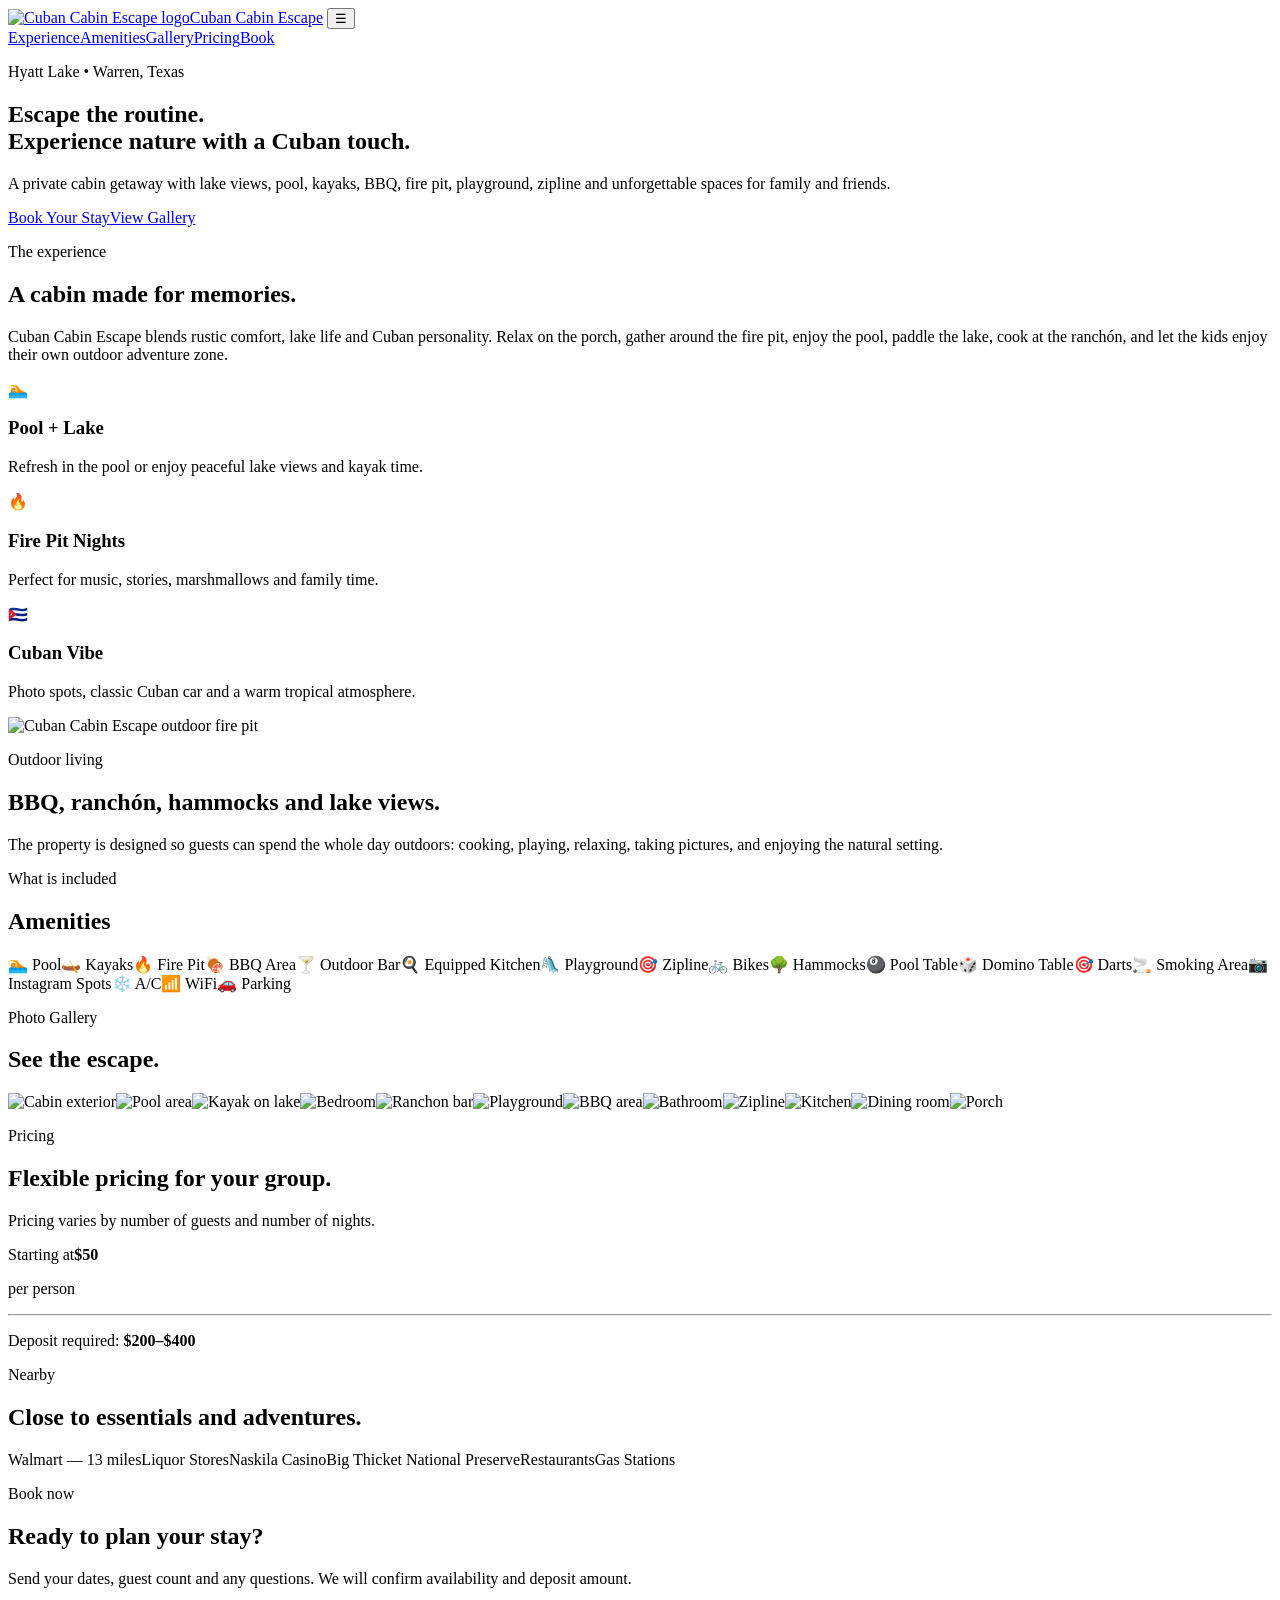
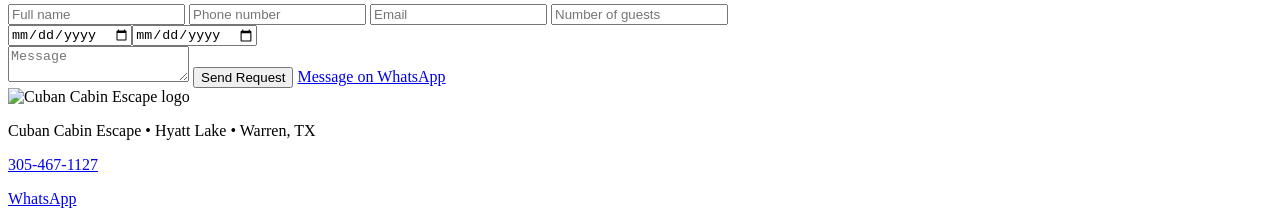
==== index.html @ 9cd669f5 "Add files via upload" ====
<!doctype html>
<html lang="en">
<head>
  <meta charset="utf-8" />
  <meta name="viewport" content="width=device-width, initial-scale=1" />
  <title>Cuban Cabin Escape | Hyatt Lake Cabin Rental in Warren, TX</title>
  <meta name="description" content="Cuban Cabin Escape is a private lake cabin in Warren, Texas with pool, kayaks, BBQ, fire pit, playground, zipline and a Cuban tropical touch." />
  <link rel="preconnect" href="https://fonts.googleapis.com">
  <link rel="preconnect" href="https://fonts.gstatic.com" crossorigin>
  <link href="https://fonts.googleapis.com/css2?family=Inter:wght@400;500;700;800&family=Playfair+Display:wght@700;800&display=swap" rel="stylesheet">
  <link rel="stylesheet" href="assets/styles.css" />
</head>
<body>
  <header class="site-header" id="top">
    <a class="brand" href="#top"><img src="assets/images/logo.jpg" alt="Cuban Cabin Escape logo"><span>Cuban Cabin Escape</span></a>
    <button class="menu-btn" aria-label="Open menu">☰</button>
    <nav class="nav">
      <a href="#experience">Experience</a><a href="#amenities">Amenities</a><a href="#gallery">Gallery</a><a href="#pricing">Pricing</a><a href="#book">Book</a>
    </nav>
  </header>

  <main>
    <section class="hero">
      <div class="hero-bg"></div>
      <div class="hero-content">
        <p class="eyebrow">Hyatt Lake • Warren, Texas</p>
        <h1>Escape the routine.<br>Experience nature with a Cuban touch.</h1>
        <p class="hero-text">A private cabin getaway with lake views, pool, kayaks, BBQ, fire pit, playground, zipline and unforgettable spaces for family and friends.</p>
        <div class="hero-actions"><a class="btn primary" href="#book">Book Your Stay</a><a class="btn ghost" href="#gallery">View Gallery</a></div>
      </div>
    </section>

    <section class="intro" id="experience">
      <div>
        <p class="eyebrow">The experience</p>
        <h2>A cabin made for memories.</h2>
      </div>
      <p>Cuban Cabin Escape blends rustic comfort, lake life and Cuban personality. Relax on the porch, gather around the fire pit, enjoy the pool, paddle the lake, cook at the ranchón, and let the kids enjoy their own outdoor adventure zone.</p>
    </section>

    <section class="highlights">
      <article><span>🏊</span><h3>Pool + Lake</h3><p>Refresh in the pool or enjoy peaceful lake views and kayak time.</p></article>
      <article><span>🔥</span><h3>Fire Pit Nights</h3><p>Perfect for music, stories, marshmallows and family time.</p></article>
      <article><span>🇨🇺</span><h3>Cuban Vibe</h3><p>Photo spots, classic Cuban car and a warm tropical atmosphere.</p></article>
    </section>

    <section class="split">
      <img src="assets/images/photo-10.jpg" alt="Cuban Cabin Escape outdoor fire pit">
      <div><p class="eyebrow">Outdoor living</p><h2>BBQ, ranchón, hammocks and lake views.</h2><p>The property is designed so guests can spend the whole day outdoors: cooking, playing, relaxing, taking pictures, and enjoying the natural setting.</p></div>
    </section>

    <section class="amenities" id="amenities">
      <p class="eyebrow">What is included</p>
      <h2>Amenities</h2>
      <div class="amenity-grid">
        <span>🏊 Pool</span><span>🛶 Kayaks</span><span>🔥 Fire Pit</span><span>🍖 BBQ Area</span><span>🍸 Outdoor Bar</span><span>🍳 Equipped Kitchen</span><span>🛝 Playground</span><span>🎯 Zipline</span><span>🚲 Bikes</span><span>🌳 Hammocks</span><span>🎱 Pool Table</span><span>🎲 Domino Table</span><span>🎯 Darts</span><span>🚬 Smoking Area</span><span>📷 Instagram Spots</span><span>❄️ A/C</span><span>📶 WiFi</span><span>🚗 Parking</span>
      </div>
    </section>

    <section class="gallery-section" id="gallery">
      <div class="section-title"><p class="eyebrow">Photo Gallery</p><h2>See the escape.</h2></div>
      <div class="gallery">
        <img src="assets/images/photo-09.jpg" alt="Cabin exterior"><img src="assets/images/photo-19.jpg" alt="Pool area"><img src="assets/images/photo-06.jpg" alt="Kayak on lake"><img src="assets/images/photo-20.jpg" alt="Bedroom"><img src="assets/images/photo-15.jpg" alt="Ranchon bar"><img src="assets/images/photo-04.jpg" alt="Playground"><img src="assets/images/photo-03.jpg" alt="BBQ area"><img src="assets/images/photo-16.jpg" alt="Bathroom"><img src="assets/images/photo-13.jpg" alt="Zipline"><img src="assets/images/photo-17.jpg" alt="Kitchen"><img src="assets/images/photo-12.jpg" alt="Dining room"><img src="assets/images/photo-08.jpg" alt="Porch">
      </div>
    </section>

    <section class="pricing" id="pricing">
      <div><p class="eyebrow">Pricing</p><h2>Flexible pricing for your group.</h2><p>Pricing varies by number of guests and number of nights.</p></div>
      <div class="price-card"><span>Starting at</span><strong>$50</strong><p>per person</p><hr><p>Deposit required: <b>$200–$400</b></p></div>
    </section>

    <section class="nearby">
      <p class="eyebrow">Nearby</p><h2>Close to essentials and adventures.</h2>
      <div class="nearby-grid"><span>Walmart — 13 miles</span><span>Liquor Stores</span><span>Naskila Casino</span><span>Big Thicket National Preserve</span><span>Restaurants</span><span>Gas Stations</span></div>
    </section>

    <section class="booking" id="book">
      <div><p class="eyebrow">Book now</p><h2>Ready to plan your stay?</h2><p>Send your dates, guest count and any questions. We will confirm availability and deposit amount.</p></div>
      <form action="https://formsubmit.co/ldispatch2022@gmail.com" method="POST">
        <input type="hidden" name="_subject" value="New Cuban Cabin Escape Booking Request">
        <input name="name" placeholder="Full name" required>
        <input name="phone" placeholder="Phone number" required>
        <input name="email" type="email" placeholder="Email">
        <input name="guests" placeholder="Number of guests">
        <div class="form-row"><input name="checkin" type="date"><input name="checkout" type="date"></div>
        <textarea name="message" placeholder="Message"></textarea>
        <button class="btn primary" type="submit">Send Request</button>
        <a class="btn whatsapp" href="https://wa.me/13054671127?text=Hello%2C%20I%20am%20interested%20in%20Cuban%20Cabin%20Escape." target="_blank">Message on WhatsApp</a>
      </form>
    </section>
  </main>

  <footer><img src="assets/images/logo.jpg" alt="Cuban Cabin Escape logo"><p>Cuban Cabin Escape • Hyatt Lake • Warren, TX</p><p><a href="tel:13054671127">305-467-1127</a></p></footer>
  <a class="float-whatsapp" href="https://wa.me/13054671127" target="_blank">WhatsApp</a>
  <script src="assets/script.js"></script>
</body>
</html>
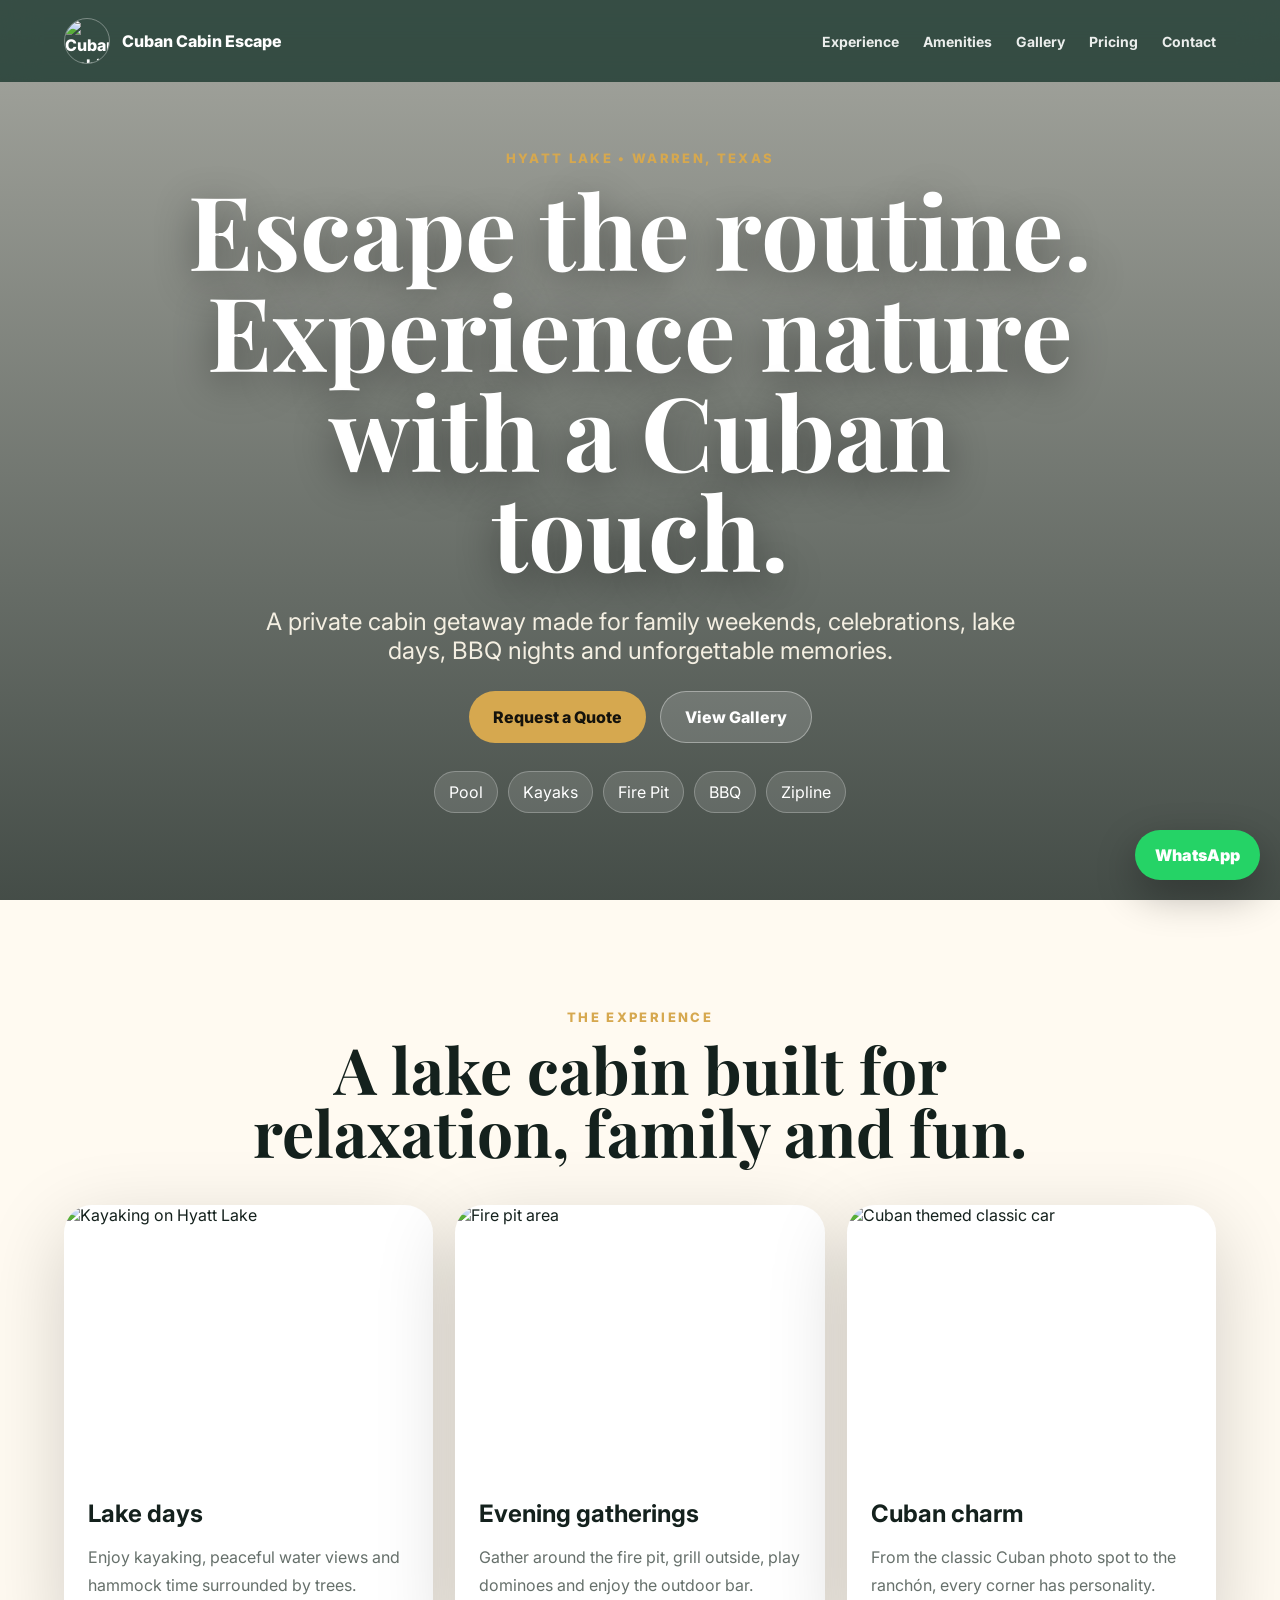
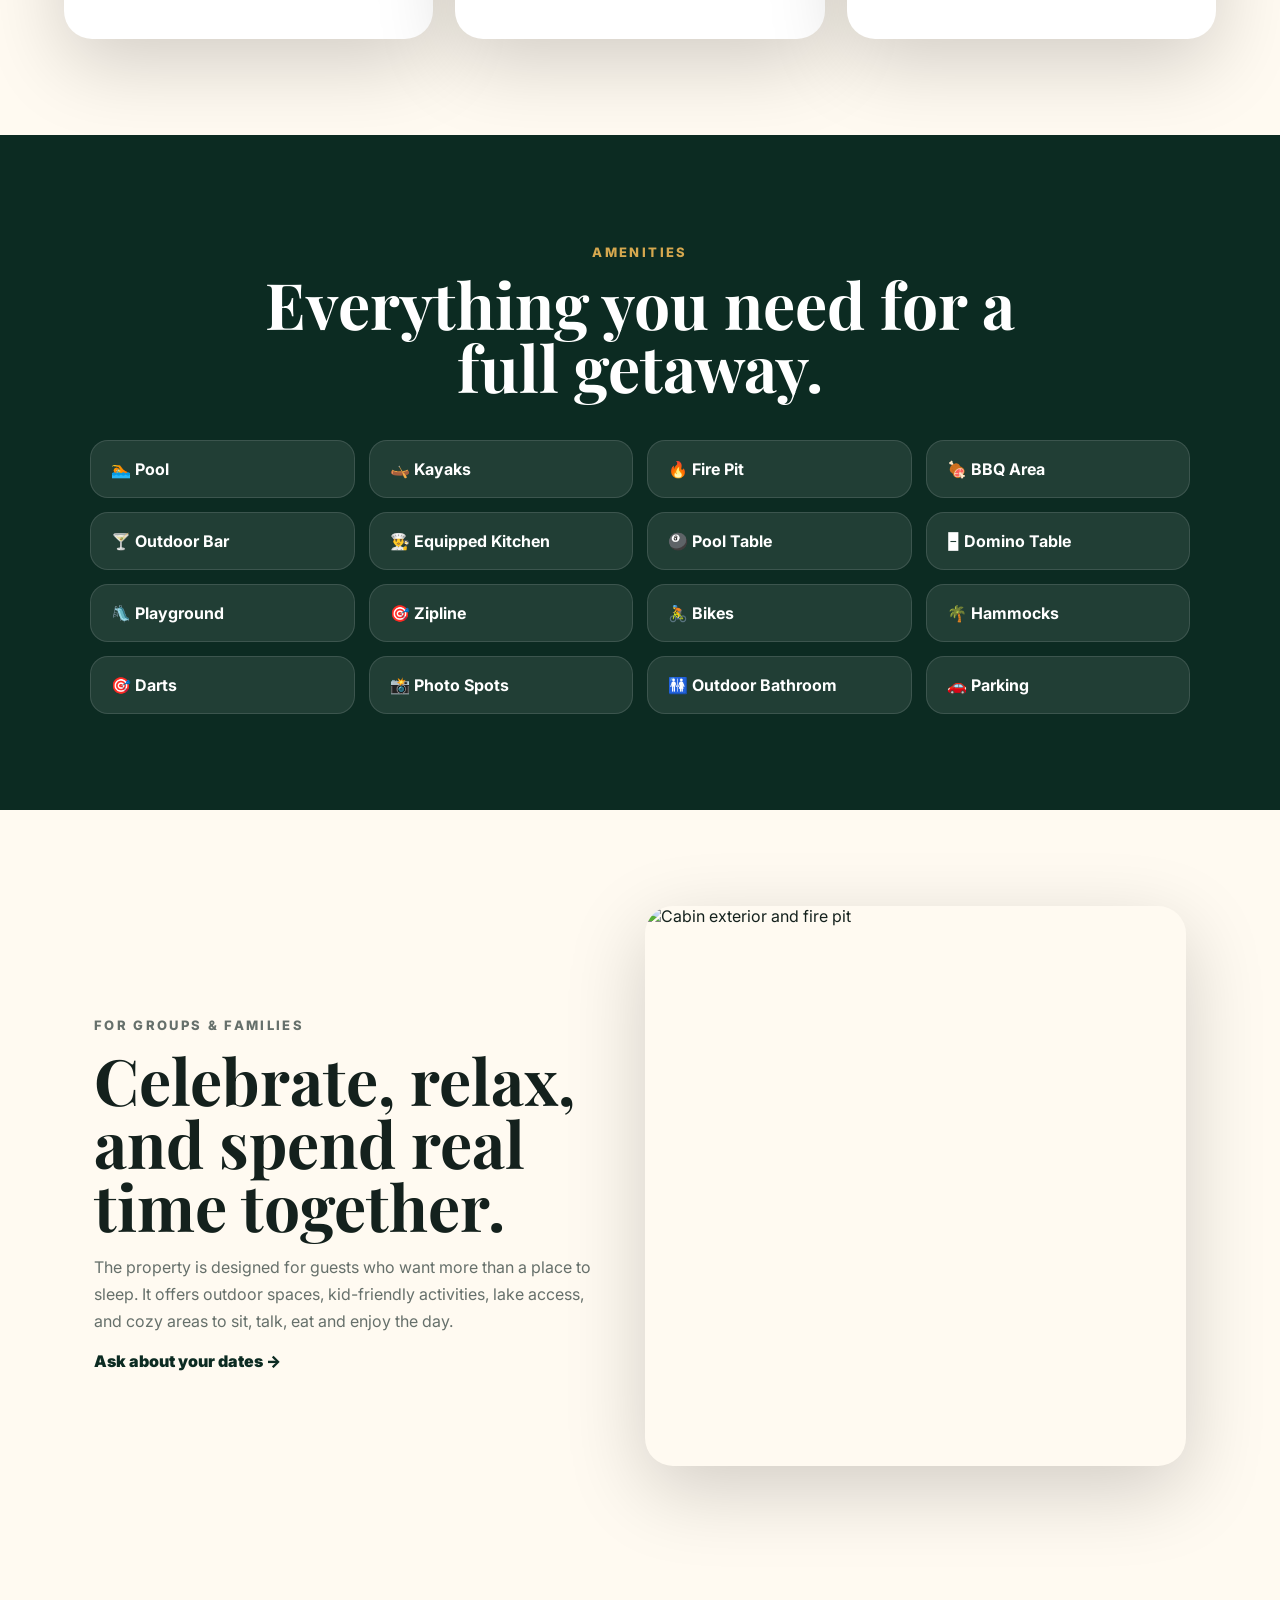
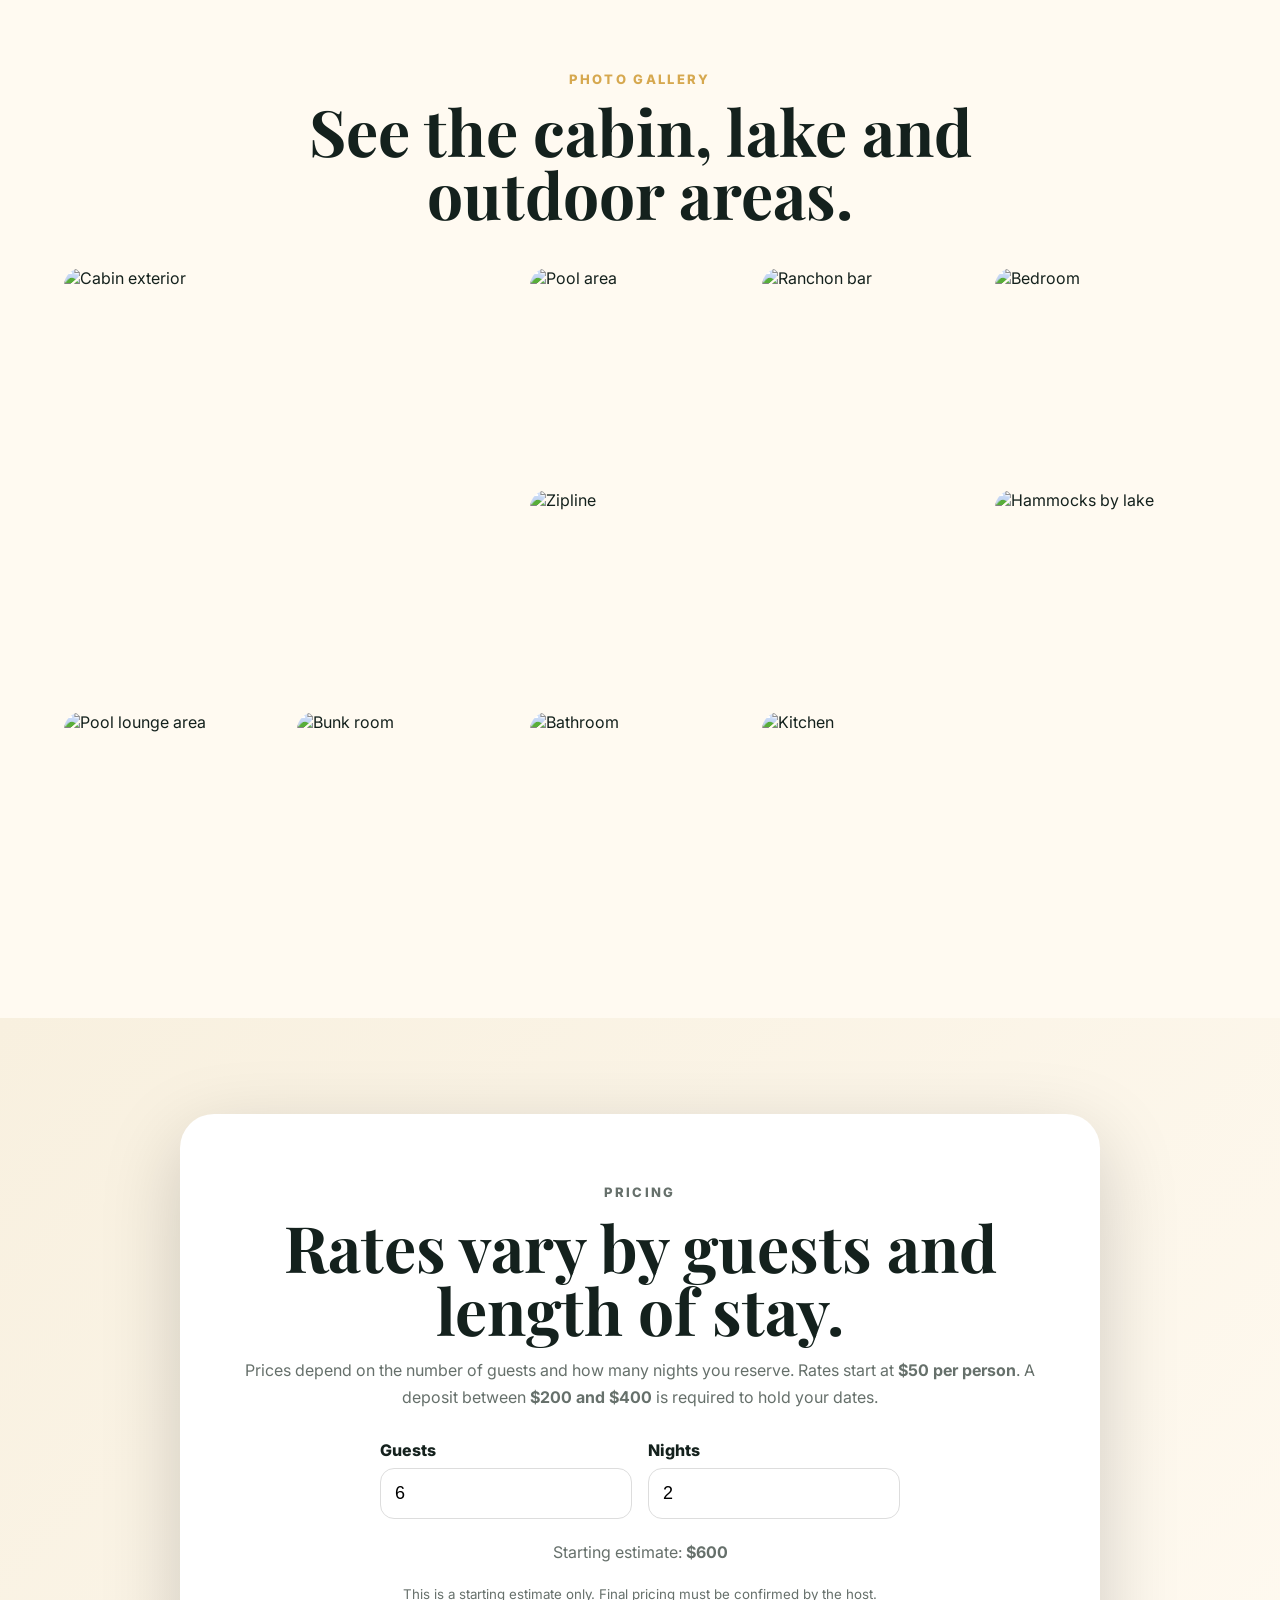
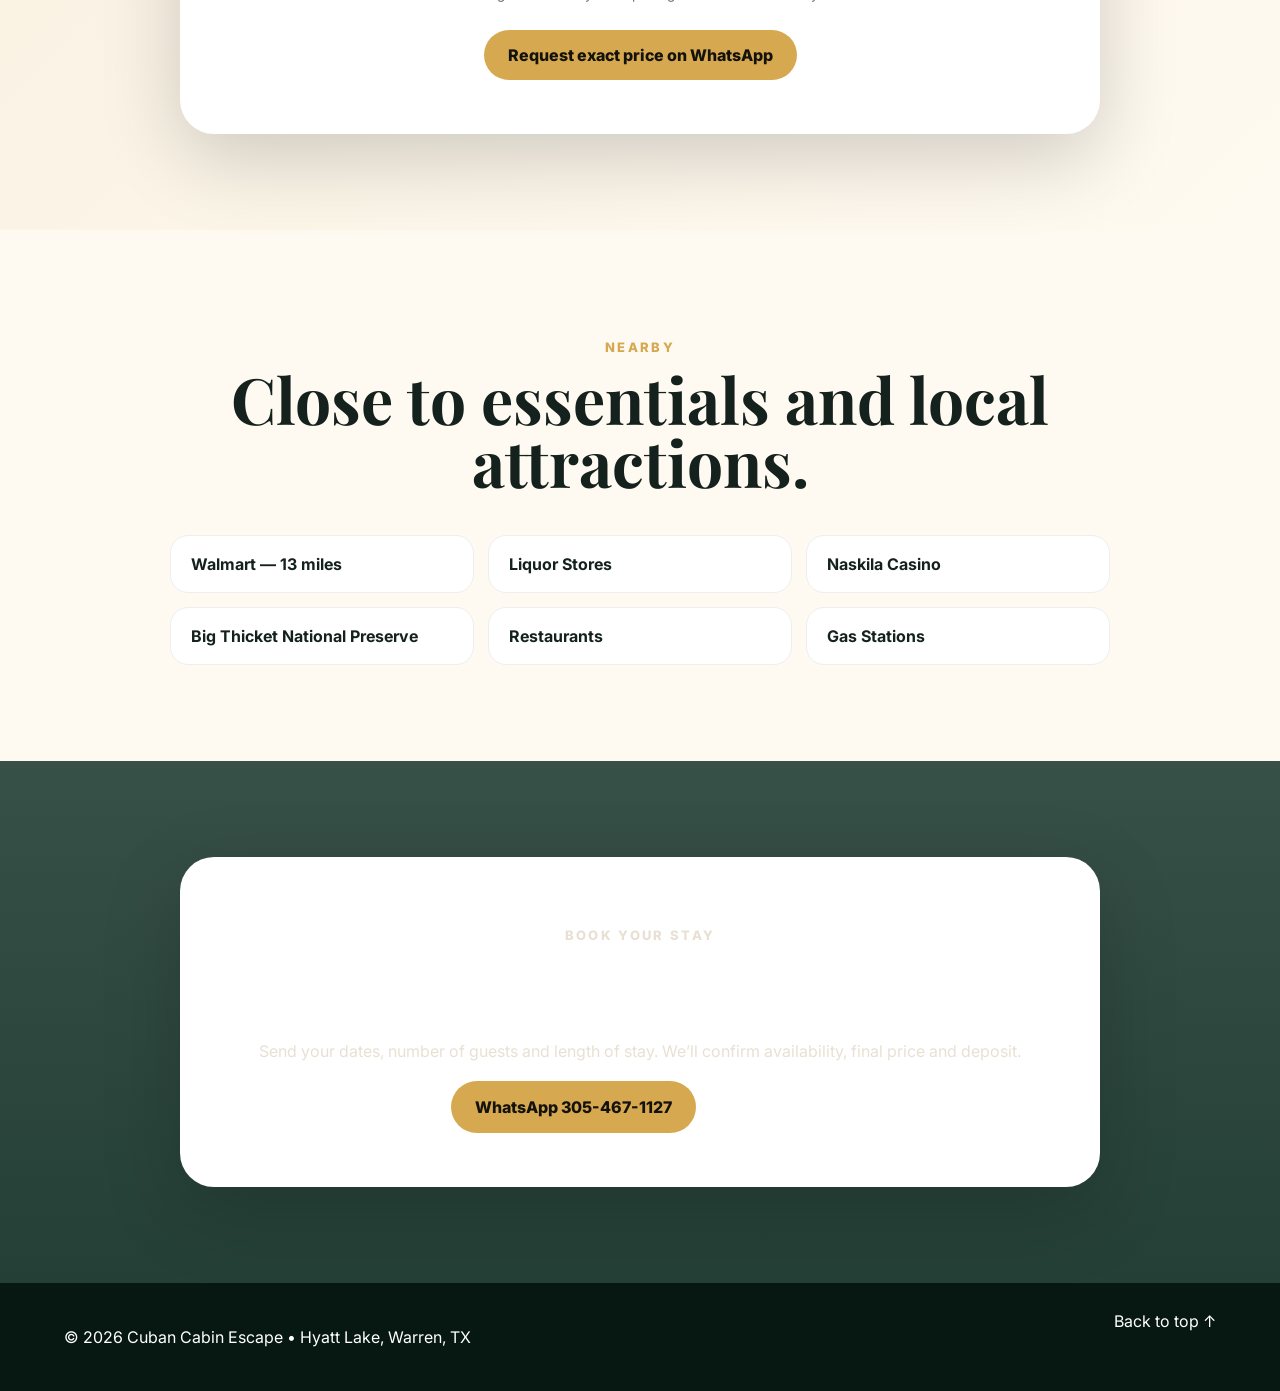
==== commit 75e3abd0: "Add files via upload" ====
--- a/index.html
+++ b/index.html
@@ -4,94 +4,133 @@
   <meta charset="utf-8" />
   <meta name="viewport" content="width=device-width, initial-scale=1" />
   <title>Cuban Cabin Escape | Hyatt Lake Cabin Rental in Warren, TX</title>
-  <meta name="description" content="Cuban Cabin Escape is a private lake cabin in Warren, Texas with pool, kayaks, BBQ, fire pit, playground, zipline and a Cuban tropical touch." />
+  <meta name="description" content="Cuban Cabin Escape is a private cabin getaway in Hyatt Lake, Warren, Texas with pool, kayaks, BBQ, outdoor bar, fire pit, playground, zipline and lake views." />
+  <meta property="og:title" content="Cuban Cabin Escape" />
+  <meta property="og:description" content="Experience nature with a Cuban touch in Warren, Texas." />
+  <meta property="og:image" content="assets/images/logo.jpg" />
   <link rel="preconnect" href="https://fonts.googleapis.com">
   <link rel="preconnect" href="https://fonts.gstatic.com" crossorigin>
-  <link href="https://fonts.googleapis.com/css2?family=Inter:wght@400;500;700;800&family=Playfair+Display:wght@700;800&display=swap" rel="stylesheet">
-  <link rel="stylesheet" href="assets/styles.css" />
+  <link href="https://fonts.googleapis.com/css2?family=Inter:wght@400;500;600;700;800&family=Playfair+Display:wght@600;700;800&display=swap" rel="stylesheet">
+  <link rel="stylesheet" href="styles.css" />
 </head>
 <body>
   <header class="site-header" id="top">
     <a class="brand" href="#top"><img src="assets/images/logo.jpg" alt="Cuban Cabin Escape logo"><span>Cuban Cabin Escape</span></a>
-    <button class="menu-btn" aria-label="Open menu">☰</button>
+    <button class="nav-toggle" aria-label="Open menu">☰</button>
     <nav class="nav">
-      <a href="#experience">Experience</a><a href="#amenities">Amenities</a><a href="#gallery">Gallery</a><a href="#pricing">Pricing</a><a href="#book">Book</a>
+      <a href="#experience">Experience</a>
+      <a href="#amenities">Amenities</a>
+      <a href="#gallery">Gallery</a>
+      <a href="#pricing">Pricing</a>
+      <a href="#contact">Contact</a>
     </nav>
   </header>
 
   <main>
     <section class="hero">
       <div class="hero-bg"></div>
-      <div class="hero-content">
+      <div class="hero-content reveal">
         <p class="eyebrow">Hyatt Lake • Warren, Texas</p>
-        <h1>Escape the routine.<br>Experience nature with a Cuban touch.</h1>
-        <p class="hero-text">A private cabin getaway with lake views, pool, kayaks, BBQ, fire pit, playground, zipline and unforgettable spaces for family and friends.</p>
-        <div class="hero-actions"><a class="btn primary" href="#book">Book Your Stay</a><a class="btn ghost" href="#gallery">View Gallery</a></div>
+        <h1>Escape the routine. Experience nature with a Cuban touch.</h1>
+        <p class="hero-copy">A private cabin getaway made for family weekends, celebrations, lake days, BBQ nights and unforgettable memories.</p>
+        <div class="hero-actions">
+          <a class="btn primary" href="https://wa.me/13054671127?text=Hello%2C%20I%20would%20like%20to%20request%20a%20quote%20for%20Cuban%20Cabin%20Escape." target="_blank" rel="noopener">Request a Quote</a>
+          <a class="btn secondary" href="#gallery">View Gallery</a>
+        </div>
+        <div class="hero-pills"><span>Pool</span><span>Kayaks</span><span>Fire Pit</span><span>BBQ</span><span>Zipline</span></div>
       </div>
     </section>
 
-    <section class="intro" id="experience">
-      <div>
+    <section class="intro section" id="experience">
+      <div class="section-head reveal">
         <p class="eyebrow">The experience</p>
-        <h2>A cabin made for memories.</h2>
+        <h2>A lake cabin built for relaxation, family and fun.</h2>
       </div>
-      <p>Cuban Cabin Escape blends rustic comfort, lake life and Cuban personality. Relax on the porch, gather around the fire pit, enjoy the pool, paddle the lake, cook at the ranchón, and let the kids enjoy their own outdoor adventure zone.</p>
-    </section>
-
-    <section class="highlights">
-      <article><span>🏊</span><h3>Pool + Lake</h3><p>Refresh in the pool or enjoy peaceful lake views and kayak time.</p></article>
-      <article><span>🔥</span><h3>Fire Pit Nights</h3><p>Perfect for music, stories, marshmallows and family time.</p></article>
-      <article><span>🇨🇺</span><h3>Cuban Vibe</h3><p>Photo spots, classic Cuban car and a warm tropical atmosphere.</p></article>
-    </section>
-
-    <section class="split">
-      <img src="assets/images/photo-10.jpg" alt="Cuban Cabin Escape outdoor fire pit">
-      <div><p class="eyebrow">Outdoor living</p><h2>BBQ, ranchón, hammocks and lake views.</h2><p>The property is designed so guests can spend the whole day outdoors: cooking, playing, relaxing, taking pictures, and enjoying the natural setting.</p></div>
-    </section>
-
-    <section class="amenities" id="amenities">
-      <p class="eyebrow">What is included</p>
-      <h2>Amenities</h2>
-      <div class="amenity-grid">
-        <span>🏊 Pool</span><span>🛶 Kayaks</span><span>🔥 Fire Pit</span><span>🍖 BBQ Area</span><span>🍸 Outdoor Bar</span><span>🍳 Equipped Kitchen</span><span>🛝 Playground</span><span>🎯 Zipline</span><span>🚲 Bikes</span><span>🌳 Hammocks</span><span>🎱 Pool Table</span><span>🎲 Domino Table</span><span>🎯 Darts</span><span>🚬 Smoking Area</span><span>📷 Instagram Spots</span><span>❄️ A/C</span><span>📶 WiFi</span><span>🚗 Parking</span>
+      <div class="feature-grid">
+        <article class="feature-card reveal"><img src="assets/images/photo-01.jpg" alt="Kayaking on Hyatt Lake"><div><h3>Lake days</h3><p>Enjoy kayaking, peaceful water views and hammock time surrounded by trees.</p></div></article>
+        <article class="feature-card reveal"><img src="assets/images/photo-06.jpg" alt="Fire pit area"><div><h3>Evening gatherings</h3><p>Gather around the fire pit, grill outside, play dominoes and enjoy the outdoor bar.</p></div></article>
+        <article class="feature-card reveal"><img src="assets/images/photo-04.jpg" alt="Cuban themed classic car"><div><h3>Cuban charm</h3><p>From the classic Cuban photo spot to the ranchón, every corner has personality.</p></div></article>
       </div>
     </section>
 
-    <section class="gallery-section" id="gallery">
-      <div class="section-title"><p class="eyebrow">Photo Gallery</p><h2>See the escape.</h2></div>
-      <div class="gallery">
-        <img src="assets/images/photo-09.jpg" alt="Cabin exterior"><img src="assets/images/photo-19.jpg" alt="Pool area"><img src="assets/images/photo-06.jpg" alt="Kayak on lake"><img src="assets/images/photo-20.jpg" alt="Bedroom"><img src="assets/images/photo-15.jpg" alt="Ranchon bar"><img src="assets/images/photo-04.jpg" alt="Playground"><img src="assets/images/photo-03.jpg" alt="BBQ area"><img src="assets/images/photo-16.jpg" alt="Bathroom"><img src="assets/images/photo-13.jpg" alt="Zipline"><img src="assets/images/photo-17.jpg" alt="Kitchen"><img src="assets/images/photo-12.jpg" alt="Dining room"><img src="assets/images/photo-08.jpg" alt="Porch">
+    <section class="section dark" id="amenities">
+      <div class="section-head reveal">
+        <p class="eyebrow">Amenities</p>
+        <h2>Everything you need for a full getaway.</h2>
+      </div>
+      <div class="amenities-grid reveal">
+        <span>🏊 Pool</span><span>🛶 Kayaks</span><span>🔥 Fire Pit</span><span>🍖 BBQ Area</span><span>🍸 Outdoor Bar</span><span>👨‍🍳 Equipped Kitchen</span><span>🎱 Pool Table</span><span>🁢 Domino Table</span><span>🛝 Playground</span><span>🎯 Zipline</span><span>🚴 Bikes</span><span>🌴 Hammocks</span><span>🎯 Darts</span><span>📸 Photo Spots</span><span>🚻 Outdoor Bathroom</span><span>🚗 Parking</span>
       </div>
     </section>
 
-    <section class="pricing" id="pricing">
-      <div><p class="eyebrow">Pricing</p><h2>Flexible pricing for your group.</h2><p>Pricing varies by number of guests and number of nights.</p></div>
-      <div class="price-card"><span>Starting at</span><strong>$50</strong><p>per person</p><hr><p>Deposit required: <b>$200–$400</b></p></div>
+    <section class="section split">
+      <div class="split-text reveal">
+        <p class="eyebrow">For groups & families</p>
+        <h2>Celebrate, relax, and spend real time together.</h2>
+        <p>The property is designed for guests who want more than a place to sleep. It offers outdoor spaces, kid-friendly activities, lake access, and cozy areas to sit, talk, eat and enjoy the day.</p>
+        <a class="text-link" href="#contact">Ask about your dates →</a>
+      </div>
+      <div class="split-image reveal"><img src="assets/images/photo-08.jpg" alt="Cabin exterior and fire pit"></div>
     </section>
 
-    <section class="nearby">
-      <p class="eyebrow">Nearby</p><h2>Close to essentials and adventures.</h2>
-      <div class="nearby-grid"><span>Walmart — 13 miles</span><span>Liquor Stores</span><span>Naskila Casino</span><span>Big Thicket National Preserve</span><span>Restaurants</span><span>Gas Stations</span></div>
+    <section class="section" id="gallery">
+      <div class="section-head reveal">
+        <p class="eyebrow">Photo gallery</p>
+        <h2>See the cabin, lake and outdoor areas.</h2>
+      </div>
+      <div class="gallery reveal">
+        <img src="assets/images/photo-07.jpg" alt="Cabin exterior">
+        <img src="assets/images/photo-14.jpg" alt="Pool area">
+        <img src="assets/images/photo-12.jpg" alt="Ranchon bar">
+        <img src="assets/images/photo-15.jpg" alt="Bedroom">
+        <img src="assets/images/photo-09.jpg" alt="Zipline">
+        <img src="assets/images/photo-02.jpg" alt="Hammocks by lake">
+        <img src="assets/images/photo-10.jpg" alt="Pool lounge area">
+        <img src="assets/images/photo-11.jpg" alt="Bunk room">
+        <img src="assets/images/photo-13.jpg" alt="Bathroom">
+        <img src="assets/images/photo-18.jpg" alt="Kitchen">
+      </div>
     </section>
 
-    <section class="booking" id="book">
-      <div><p class="eyebrow">Book now</p><h2>Ready to plan your stay?</h2><p>Send your dates, guest count and any questions. We will confirm availability and deposit amount.</p></div>
-      <form action="https://formsubmit.co/ldispatch2022@gmail.com" method="POST">
-        <input type="hidden" name="_subject" value="New Cuban Cabin Escape Booking Request">
-        <input name="name" placeholder="Full name" required>
-        <input name="phone" placeholder="Phone number" required>
-        <input name="email" type="email" placeholder="Email">
-        <input name="guests" placeholder="Number of guests">
-        <div class="form-row"><input name="checkin" type="date"><input name="checkout" type="date"></div>
-        <textarea name="message" placeholder="Message"></textarea>
-        <button class="btn primary" type="submit">Send Request</button>
-        <a class="btn whatsapp" href="https://wa.me/13054671127?text=Hello%2C%20I%20am%20interested%20in%20Cuban%20Cabin%20Escape." target="_blank">Message on WhatsApp</a>
-      </form>
+    <section class="section pricing" id="pricing">
+      <div class="pricing-card reveal">
+        <p class="eyebrow">Pricing</p>
+        <h2>Rates vary by guests and length of stay.</h2>
+        <p>Prices depend on the number of guests and how many nights you reserve. Rates start at <strong>$50 per person</strong>. A deposit between <strong>$200 and $400</strong> is required to hold your dates.</p>
+        <div class="quote-box">
+          <label>Guests <input id="guests" type="number" min="1" value="6"></label>
+          <label>Nights <input id="nights" type="number" min="1" value="2"></label>
+          <p class="estimate">Starting estimate: <strong id="estimate">$600</strong></p>
+          <small>This is a starting estimate only. Final pricing must be confirmed by the host.</small>
+        </div>
+        <a class="btn primary" href="https://wa.me/13054671127?text=Hello%2C%20I%20would%20like%20to%20request%20a%20quote%20for%20Cuban%20Cabin%20Escape.%20Dates%3A%20%20Guests%3A%20" target="_blank" rel="noopener">Request exact price on WhatsApp</a>
+      </div>
+    </section>
+
+    <section class="section nearby">
+      <div class="section-head reveal"><p class="eyebrow">Nearby</p><h2>Close to essentials and local attractions.</h2></div>
+      <div class="nearby-grid reveal"><span>Walmart — 13 miles</span><span>Liquor Stores</span><span>Naskila Casino</span><span>Big Thicket National Preserve</span><span>Restaurants</span><span>Gas Stations</span></div>
+    </section>
+
+    <section class="section contact" id="contact">
+      <div class="contact-card reveal">
+        <p class="eyebrow">Book your stay</p>
+        <h2>Ready to check availability?</h2>
+        <p>Send your dates, number of guests and length of stay. We’ll confirm availability, final price and deposit.</p>
+        <div class="contact-actions">
+          <a class="btn primary" href="https://wa.me/13054671127?text=Hello%2C%20I%20want%20to%20book%20Cuban%20Cabin%20Escape.%20My%20dates%20are%3A%20" target="_blank" rel="noopener">WhatsApp 305-467-1127</a>
+          <a class="btn secondary" href="tel:+13054671127">Call Now</a>
+        </div>
+      </div>
     </section>
   </main>
 
-  <footer><img src="assets/images/logo.jpg" alt="Cuban Cabin Escape logo"><p>Cuban Cabin Escape • Hyatt Lake • Warren, TX</p><p><a href="tel:13054671127">305-467-1127</a></p></footer>
-  <a class="float-whatsapp" href="https://wa.me/13054671127" target="_blank">WhatsApp</a>
-  <script src="assets/script.js"></script>
+  <footer class="footer">
+    <p>© <span id="year"></span> Cuban Cabin Escape • Hyatt Lake, Warren, TX</p>
+    <a href="#top">Back to top ↑</a>
+  </footer>
+
+  <a class="whatsapp" href="https://wa.me/13054671127?text=Hello%2C%20I%20am%20interested%20in%20Cuban%20Cabin%20Escape." target="_blank" rel="noopener">WhatsApp</a>
+  <script src="script.js"></script>
 </body>
 </html>
--- a/styles.css
+++ b/styles.css
@@ -0,0 +1 @@
+:root{--green:#0c2b22;--green2:#153d31;--gold:#d6a84f;--sand:#f7f1e7;--cream:#fffaf1;--ink:#14211d;--muted:#66706b;--white:#fff;--shadow:0 24px 80px rgba(0,0,0,.18);--radius:28px}*{box-sizing:border-box}html{scroll-behavior:smooth}body{margin:0;font-family:Inter,system-ui,sans-serif;color:var(--ink);background:var(--cream)}img{max-width:100%;display:block}a{color:inherit;text-decoration:none}.site-header{position:fixed;top:0;left:0;right:0;z-index:20;display:flex;align-items:center;justify-content:space-between;padding:18px 5vw;background:rgba(12,43,34,.72);backdrop-filter:blur(18px);color:white}.brand{display:flex;gap:12px;align-items:center;font-weight:800}.brand img{width:46px;height:46px;border-radius:50%;object-fit:cover;border:1px solid rgba(255,255,255,.35)}.nav{display:flex;gap:24px;font-size:14px;font-weight:700}.nav a{opacity:.9}.nav a:hover{color:var(--gold)}.nav-toggle{display:none;background:none;border:0;color:white;font-size:28px}.hero{min-height:100vh;position:relative;display:grid;place-items:center;text-align:center;color:white;overflow:hidden}.hero-bg{position:absolute;inset:0;background:linear-gradient(rgba(4,17,13,.35),rgba(4,17,13,.75)),url('assets/images/photo-08.jpg') center/cover no-repeat;transform:scale(1.03)}.hero-content{position:relative;z-index:1;max-width:980px;padding:130px 24px 80px}.eyebrow{text-transform:uppercase;letter-spacing:.18em;color:var(--gold);font-size:13px;font-weight:800}.hero h1,.section h2{font-family:'Playfair Display',serif;line-height:.98;margin:0}.hero h1{font-size:clamp(48px,8vw,104px);text-shadow:0 10px 40px rgba(0,0,0,.45)}.hero-copy{font-size:clamp(18px,2vw,24px);max-width:760px;margin:26px auto;color:#f4efe2}.hero-actions,.contact-actions{display:flex;gap:14px;justify-content:center;flex-wrap:wrap}.btn{display:inline-flex;align-items:center;justify-content:center;padding:15px 24px;border-radius:999px;font-weight:800;transition:.25s}.btn.primary{background:var(--gold);color:#14120c}.btn.secondary{background:rgba(255,255,255,.14);color:white;border:1px solid rgba(255,255,255,.36)}.btn:hover{transform:translateY(-2px);box-shadow:0 15px 40px rgba(0,0,0,.2)}.hero-pills{display:flex;gap:10px;justify-content:center;flex-wrap:wrap;margin-top:28px}.hero-pills span{border:1px solid rgba(255,255,255,.25);background:rgba(255,255,255,.12);padding:10px 14px;border-radius:999px}.section{padding:96px 5vw}.section-head{max-width:840px;margin:0 auto 42px;text-align:center}.section h2{font-size:clamp(36px,5vw,64px)}.feature-grid{display:grid;grid-template-columns:repeat(3,1fr);gap:22px;max-width:1180px;margin:auto}.feature-card{background:white;border-radius:var(--radius);overflow:hidden;box-shadow:var(--shadow)}.feature-card img{height:270px;width:100%;object-fit:cover}.feature-card div{padding:24px}.feature-card h3{font-size:24px;margin:0 0 8px}.feature-card p,.split p,.pricing p,.contact p{color:var(--muted);line-height:1.7}.dark{background:var(--green);color:white}.dark .section-head h2{color:white}.amenities-grid{display:grid;grid-template-columns:repeat(4,1fr);gap:14px;max-width:1100px;margin:auto}.amenities-grid span,.nearby-grid span{padding:18px 20px;border-radius:18px;background:rgba(255,255,255,.09);border:1px solid rgba(255,255,255,.12);font-weight:700}.split{display:grid;grid-template-columns:1fr 1.08fr;gap:50px;align-items:center;max-width:1220px;margin:auto}.split-image img{border-radius:var(--radius);box-shadow:var(--shadow);height:560px;width:100%;object-fit:cover}.text-link{font-weight:900;color:var(--green)}.gallery{display:grid;grid-template-columns:repeat(5,1fr);grid-auto-rows:210px;gap:12px}.gallery img{height:100%;width:100%;object-fit:cover;border-radius:18px;cursor:pointer;transition:.25s}.gallery img:hover{transform:scale(1.015);filter:saturate(1.05)}.gallery img:first-child{grid-column:span 2;grid-row:span 2}.gallery img:nth-child(3){grid-row:span 2}.pricing{background:linear-gradient(135deg,#f8f0df,#fffaf1)}.pricing-card,.contact-card{max-width:920px;margin:auto;text-align:center;background:white;border-radius:34px;padding:54px;box-shadow:var(--shadow)}.quote-box{margin:28px auto;display:grid;grid-template-columns:1fr 1fr;gap:16px;max-width:520px;text-align:left}.quote-box label{font-weight:800}.quote-box input{width:100%;padding:14px;border-radius:14px;border:1px solid #ddd;margin-top:8px;font-size:18px}.estimate{grid-column:1/-1;text-align:center;margin:4px 0!important}.quote-box small{grid-column:1/-1;text-align:center;color:var(--muted)}.nearby-grid{display:grid;grid-template-columns:repeat(3,1fr);gap:14px;max-width:940px;margin:auto}.nearby-grid span{background:white;border-color:#eee}.contact{background:linear-gradient(rgba(12,43,34,.82),rgba(12,43,34,.9)),url('assets/images/photo-14.jpg') center/cover fixed;color:white}.contact p{color:#e8e0d3}.footer{display:flex;justify-content:space-between;gap:20px;padding:28px 5vw;background:#071813;color:white}.whatsapp{position:fixed;right:20px;bottom:20px;z-index:30;background:#25d366;color:white;font-weight:900;padding:15px 20px;border-radius:999px;box-shadow:0 15px 40px rgba(0,0,0,.3)}.reveal{opacity:0;transform:translateY(22px);transition:opacity .7s ease, transform .7s ease}.reveal.visible{opacity:1;transform:none}@media(max-width:900px){.nav{position:absolute;right:5vw;top:74px;flex-direction:column;background:var(--green);padding:20px;border-radius:18px;display:none}.nav.open{display:flex}.nav-toggle{display:block}.feature-grid,.split{grid-template-columns:1fr}.amenities-grid,.nearby-grid{grid-template-columns:repeat(2,1fr)}.gallery{grid-template-columns:repeat(2,1fr);grid-auto-rows:190px}.gallery img:first-child,.gallery img:nth-child(3){grid-column:span 1;grid-row:span 1}.pricing-card,.contact-card{padding:34px 22px}.quote-box{grid-template-columns:1fr}.footer{flex-direction:column;text-align:center}.split-image img{height:420px}}@media(max-width:520px){.brand span{display:none}.section{padding:74px 22px}.hero-content{padding-top:110px}.amenities-grid,.nearby-grid{grid-template-columns:1fr}.gallery{grid-template-columns:1fr}.hero-actions .btn,.contact-actions .btn{width:100%}}
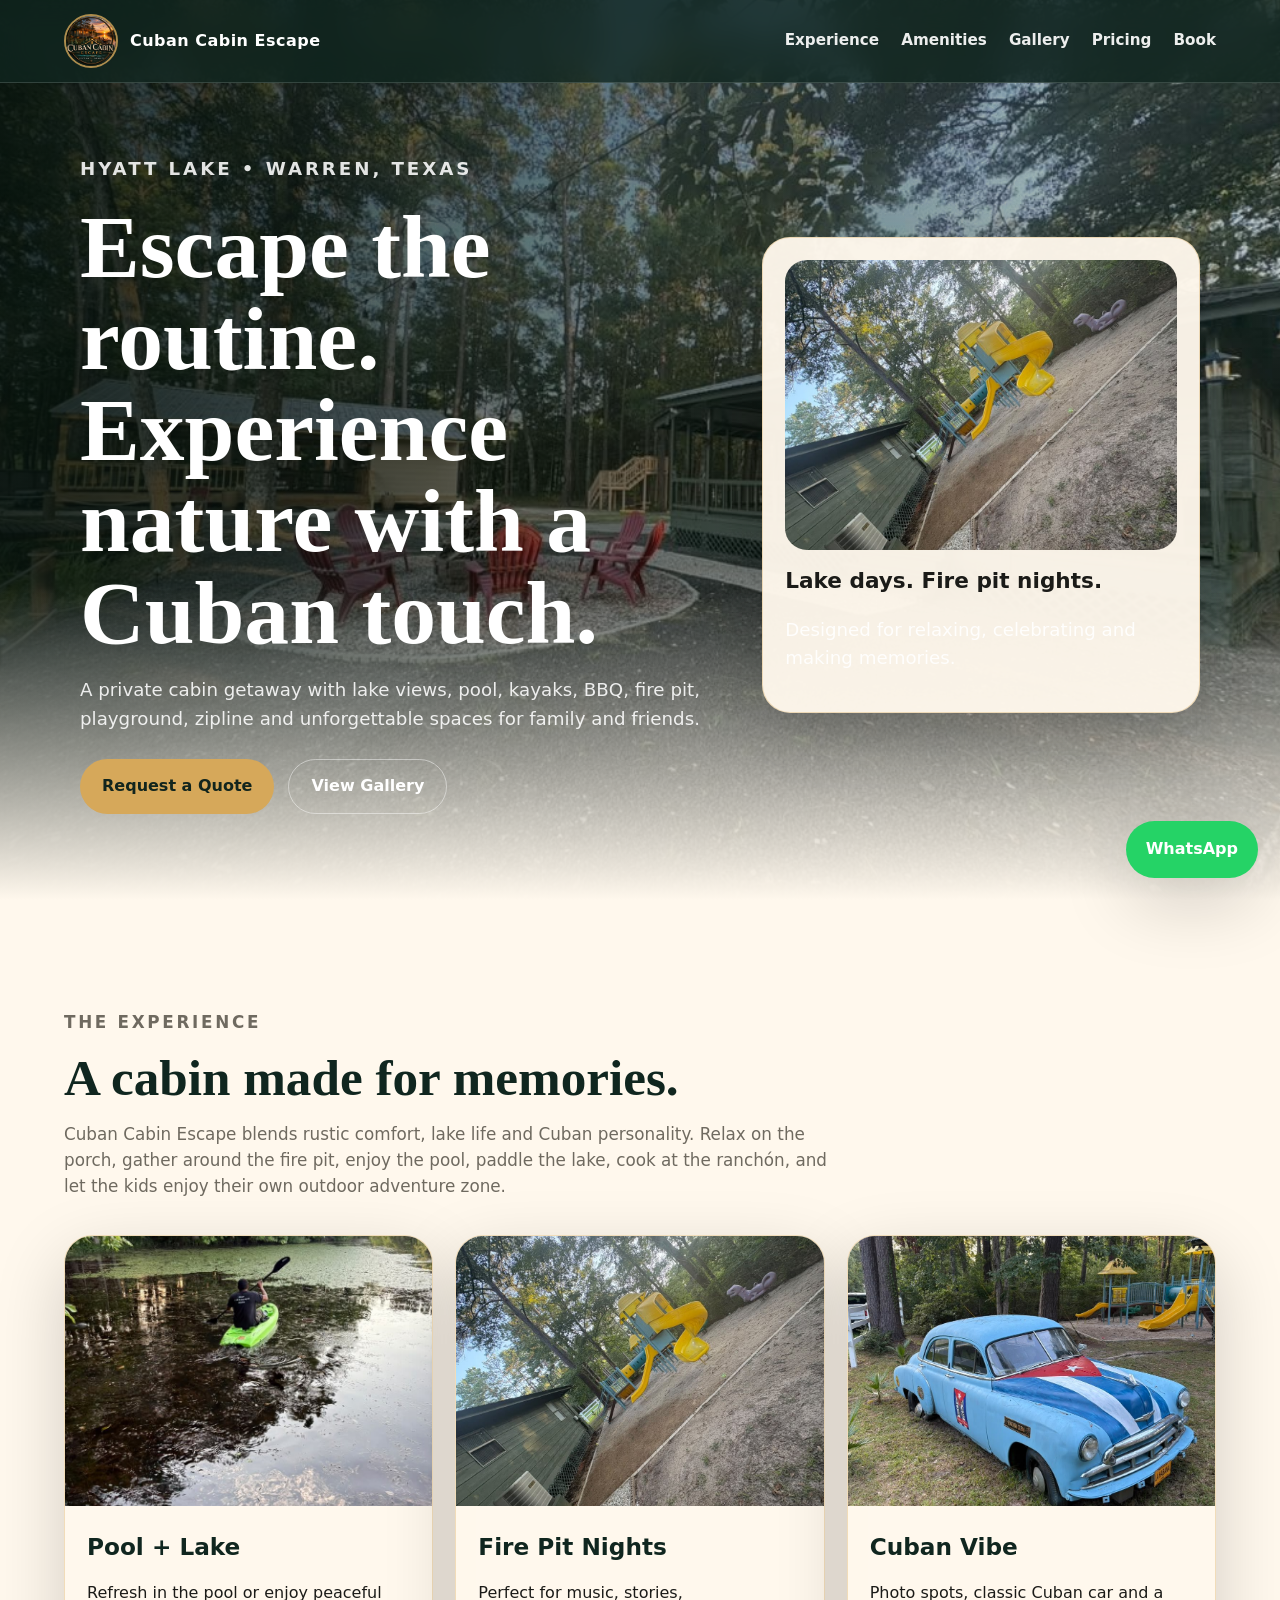
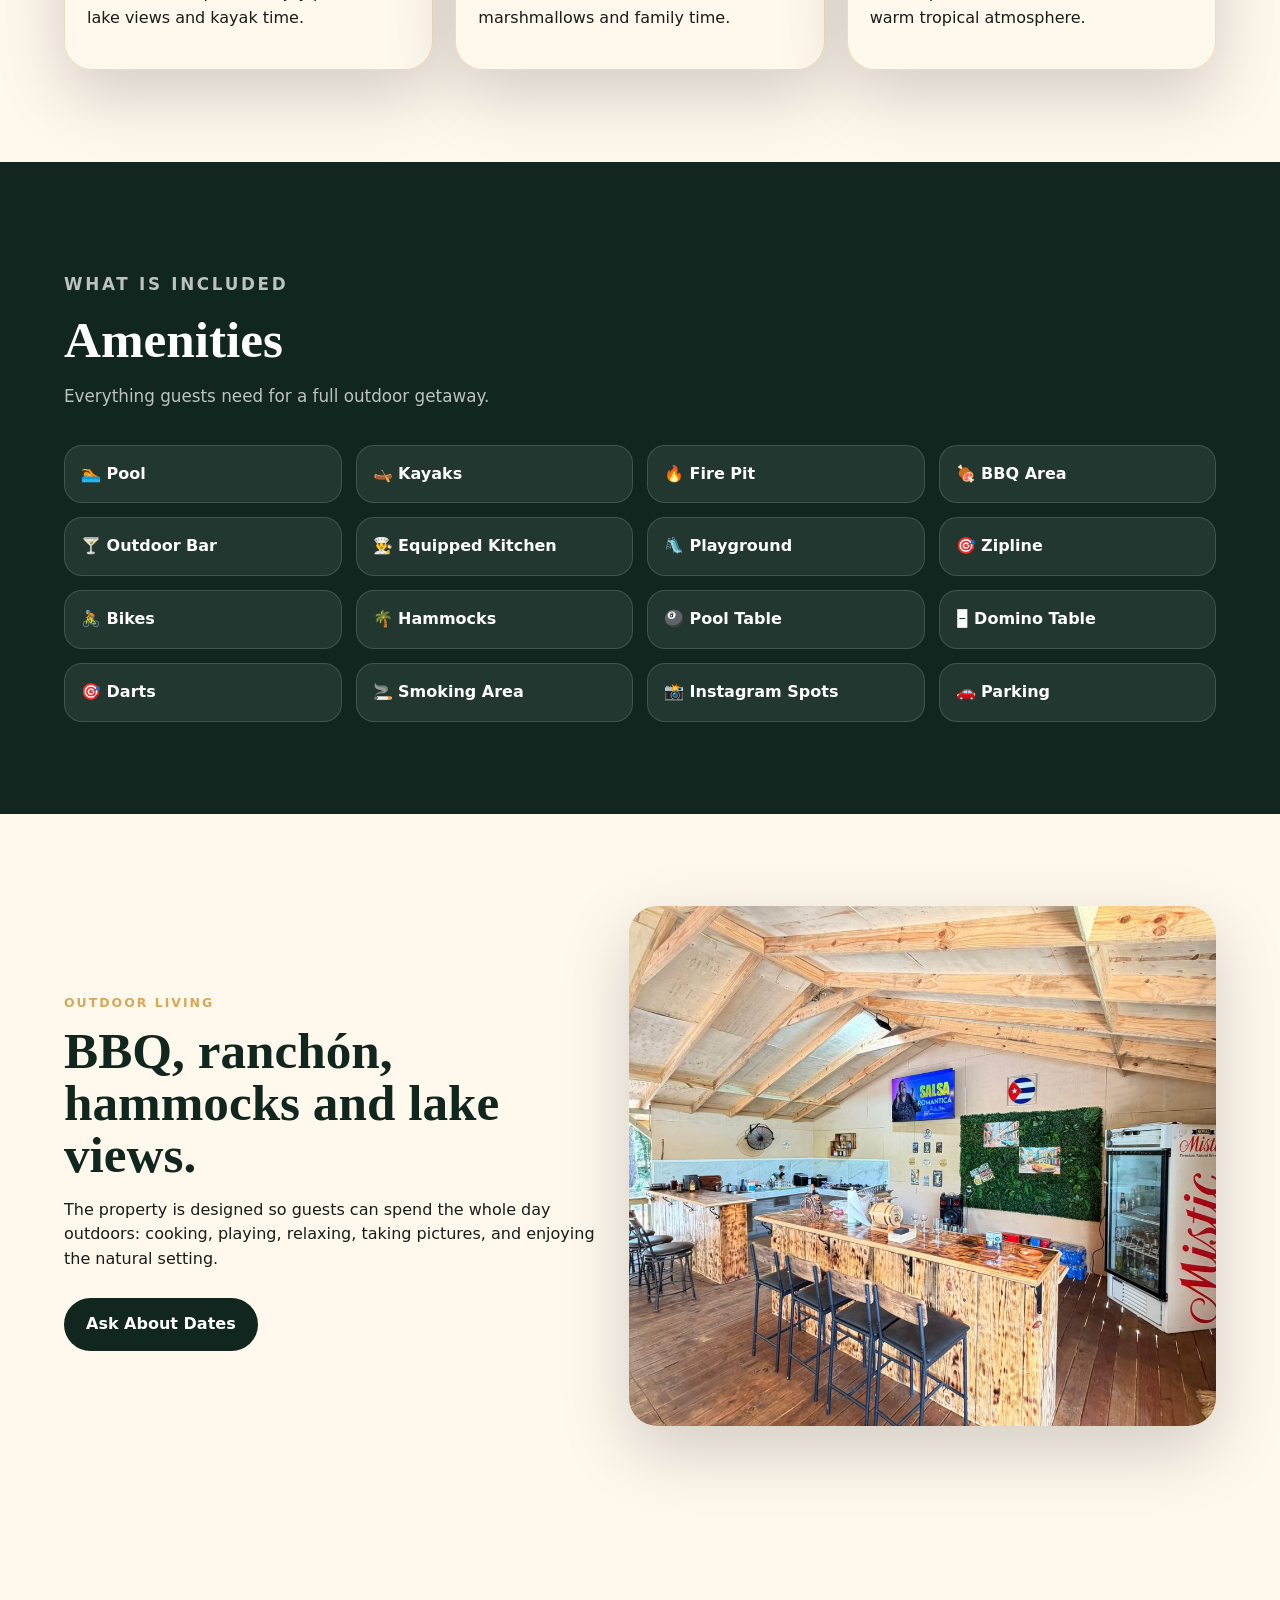
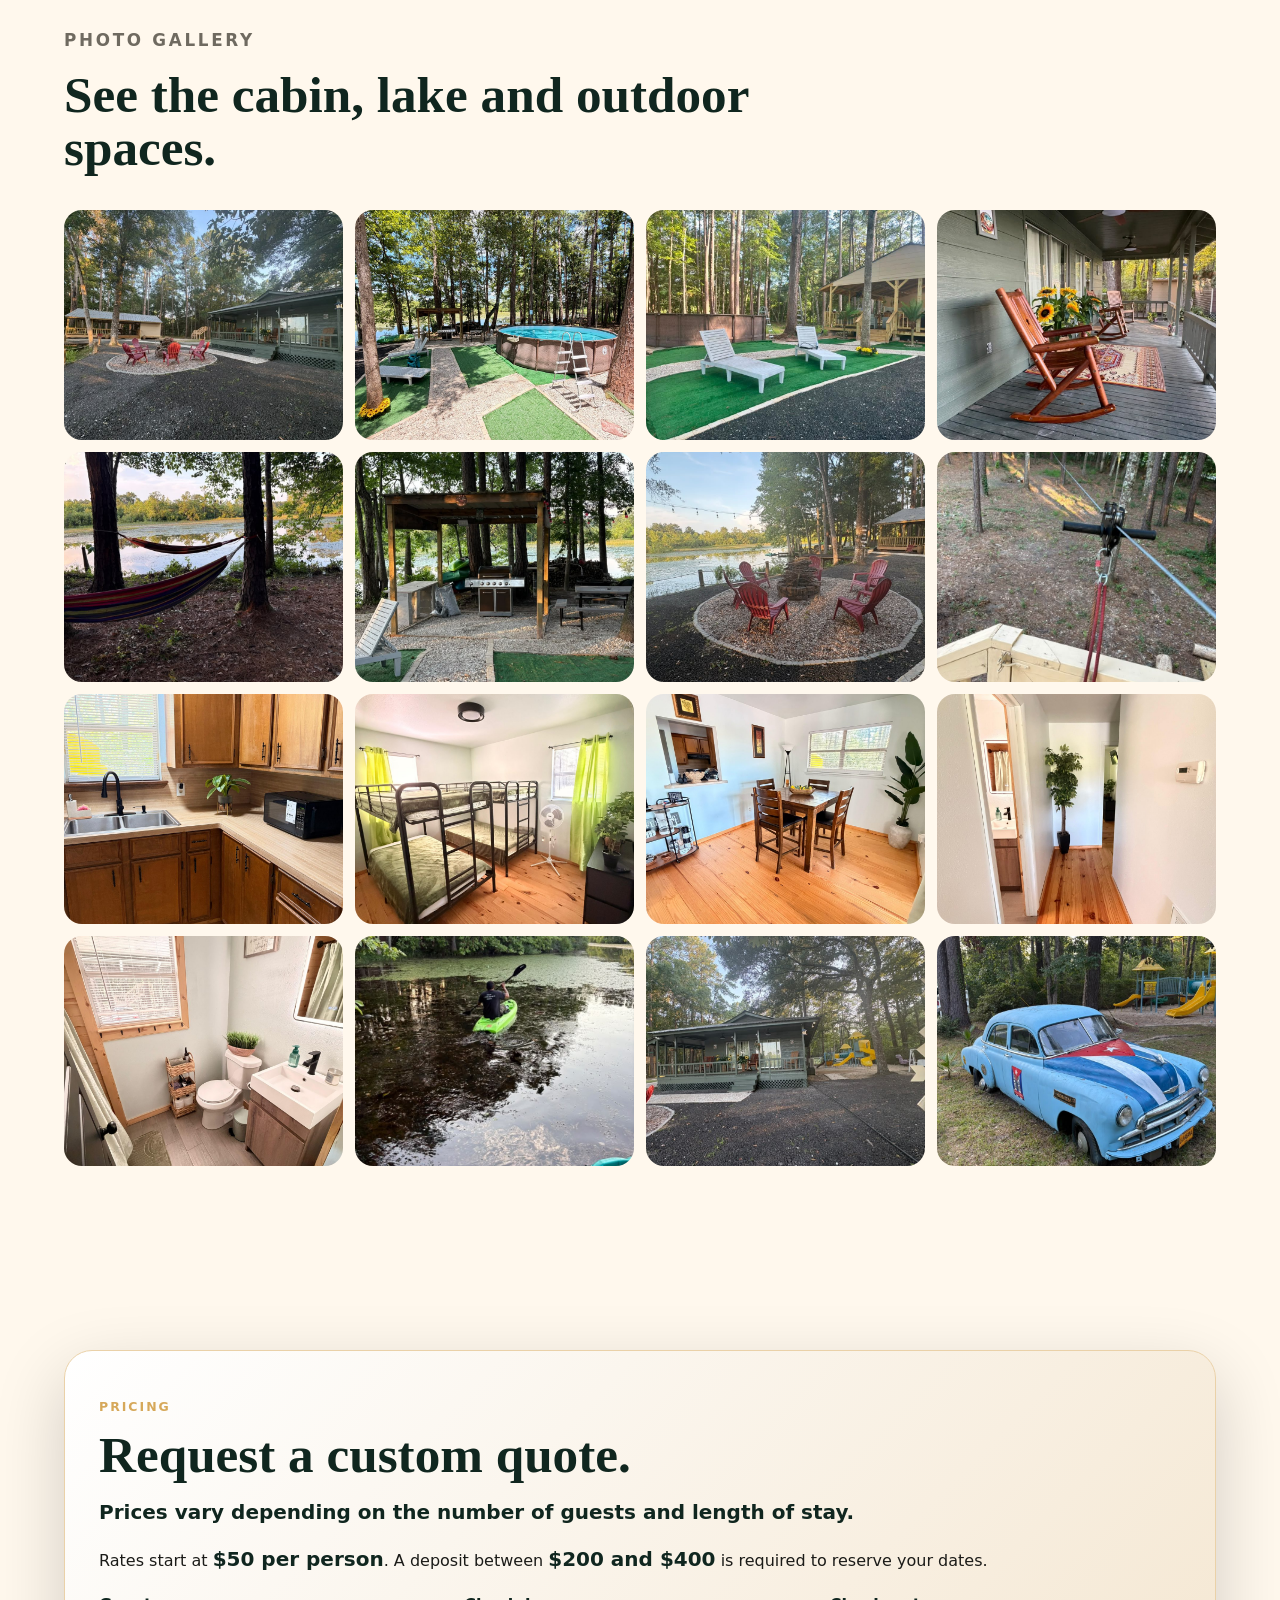
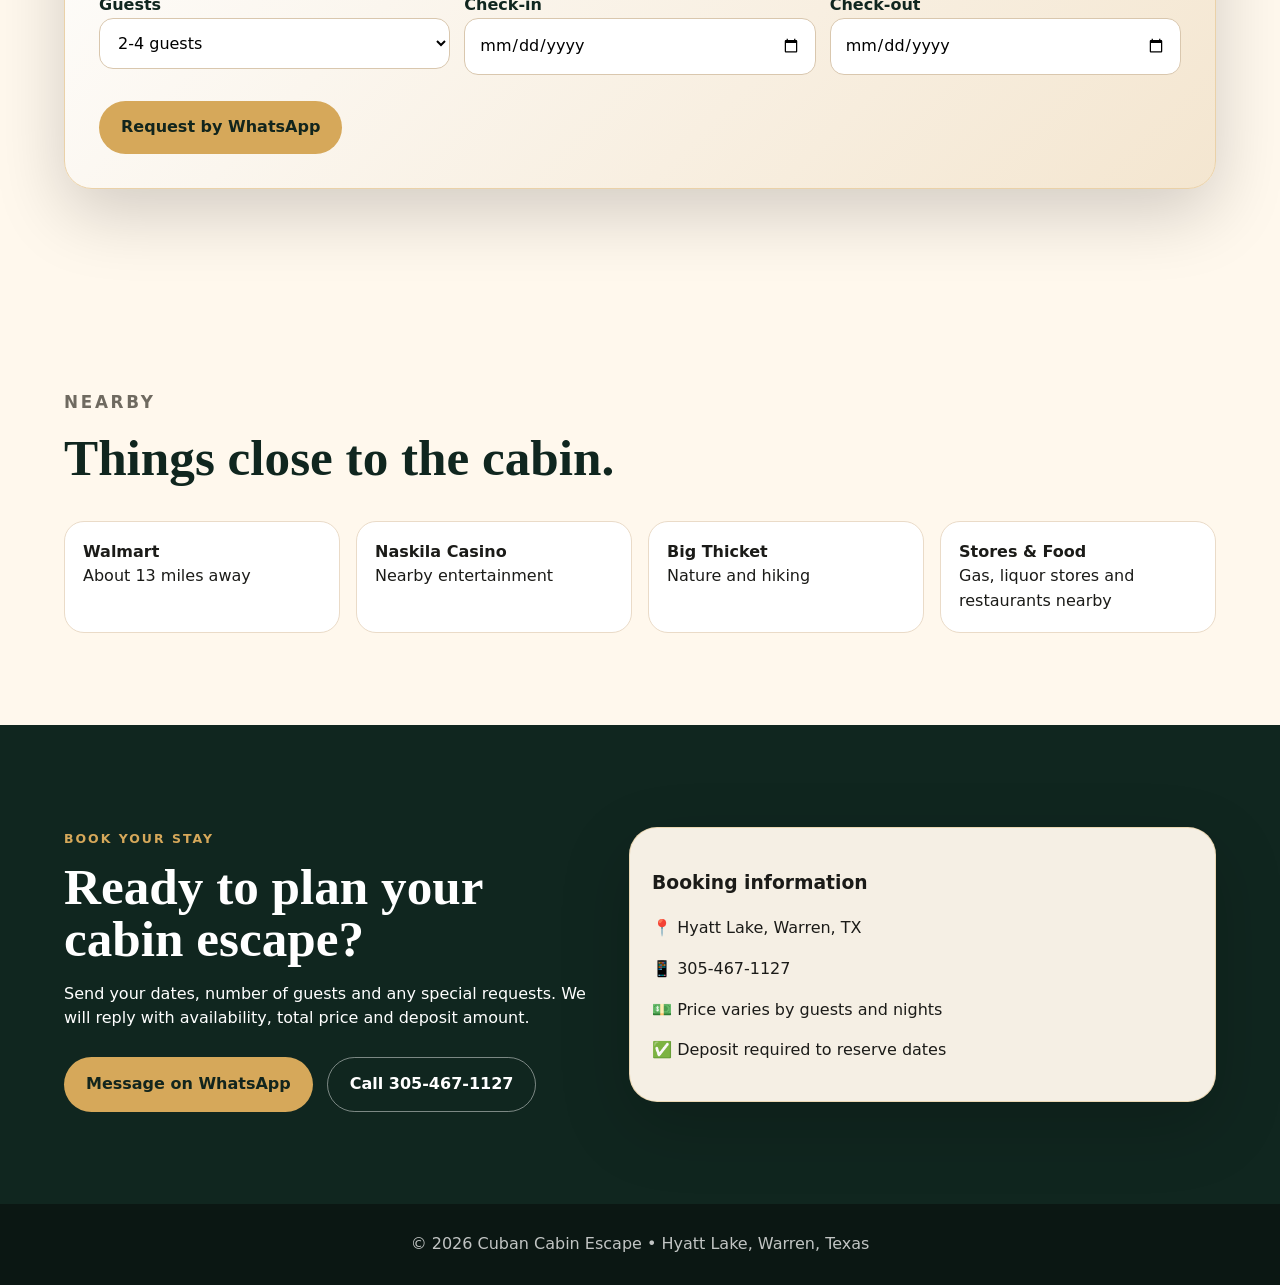
==== commit 98f0c161: "Add files via upload" ====
--- a/index.html
+++ b/index.html
@@ -4,133 +4,30 @@
   <meta charset="utf-8" />
   <meta name="viewport" content="width=device-width, initial-scale=1" />
   <title>Cuban Cabin Escape | Hyatt Lake Cabin Rental in Warren, TX</title>
-  <meta name="description" content="Cuban Cabin Escape is a private cabin getaway in Hyatt Lake, Warren, Texas with pool, kayaks, BBQ, outdoor bar, fire pit, playground, zipline and lake views." />
+  <meta name="description" content="Private cabin rental in Hyatt Lake, Warren, Texas with pool, kayaks, BBQ, outdoor bar, fire pit, playground, zipline and Cuban charm." />
   <meta property="og:title" content="Cuban Cabin Escape" />
-  <meta property="og:description" content="Experience nature with a Cuban touch in Warren, Texas." />
+  <meta property="og:description" content="Escape the routine. Experience nature with a Cuban touch." />
   <meta property="og:image" content="assets/images/logo.jpg" />
-  <link rel="preconnect" href="https://fonts.googleapis.com">
-  <link rel="preconnect" href="https://fonts.gstatic.com" crossorigin>
-  <link href="https://fonts.googleapis.com/css2?family=Inter:wght@400;500;600;700;800&family=Playfair+Display:wght@600;700;800&display=swap" rel="stylesheet">
-  <link rel="stylesheet" href="styles.css" />
+  <style>
+    :root{--green:#10261f;--green2:#1f3b2f;--gold:#d6a85a;--cream:#fff8ed;--sand:#ead6bd;--text:#1b1b18;--muted:#6f6a60;--white:#fff;--shadow:0 24px 70px rgba(0,0,0,.18);--radius:28px}*{box-sizing:border-box}html{scroll-behavior:smooth}body{margin:0;font-family:Inter,system-ui,-apple-system,Segoe UI,Arial,sans-serif;color:var(--text);background:var(--cream);line-height:1.55}img{max-width:100%;display:block}a{color:inherit;text-decoration:none}.header{position:fixed;top:0;left:0;right:0;z-index:50;display:flex;align-items:center;justify-content:space-between;padding:14px 5vw;background:rgba(16,38,31,.78);backdrop-filter:blur(14px);border-bottom:1px solid rgba(255,255,255,.15);color:#fff}.brand{display:flex;align-items:center;gap:12px;font-weight:800;letter-spacing:.03em}.brand img{width:54px;height:54px;object-fit:cover;border-radius:50%;border:2px solid rgba(214,168,90,.8)}.nav{display:flex;gap:22px;font-size:.95rem;font-weight:700}.nav a{opacity:.92}.nav a:hover{color:var(--gold)}.menu{display:none}.hero{min-height:100vh;display:grid;place-items:center;padding:120px 5vw 70px;position:relative;color:#fff;overflow:hidden}.hero:before{content:"";position:absolute;inset:0;background:linear-gradient(90deg,rgba(6,18,14,.88),rgba(6,18,14,.5),rgba(6,18,14,.2)),url('assets/images/grounds.jpg') center/cover;transform:scale(1.02)}.hero:after{content:"";position:absolute;inset:auto 0 0;height:35%;background:linear-gradient(transparent,var(--cream))}.hero-inner{position:relative;z-index:2;max-width:1120px;width:100%;display:grid;grid-template-columns:1.1fr .75fr;gap:40px;align-items:center}.eyebrow{color:var(--gold);font-weight:900;letter-spacing:.16em;text-transform:uppercase;font-size:.78rem}.hero h1,.section h2{font-family:Georgia,'Times New Roman',serif;line-height:1.02;margin:0}.hero h1{font-size:clamp(3rem,7vw,6.9rem);max-width:840px}.hero p{font-size:1.14rem;max-width:650px;color:rgba(255,255,255,.88)}.card{background:rgba(255,248,237,.96);color:var(--text);border-radius:var(--radius);padding:22px;box-shadow:var(--shadow);border:1px solid rgba(214,168,90,.35)}.hero-card img{border-radius:22px;height:290px;width:100%;object-fit:cover}.hero-card h3{font-size:1.35rem;margin:.9rem 0 .25rem}.btns{display:flex;gap:14px;flex-wrap:wrap;margin-top:26px}.btn{display:inline-flex;align-items:center;justify-content:center;padding:14px 22px;border-radius:999px;font-weight:900}.primary{background:var(--gold);color:#12251d}.secondary{border:1px solid rgba(255,255,255,.45);color:#fff}.darkbtn{background:var(--green);color:#fff}.section{padding:92px 5vw}.wrap{max-width:1180px;margin:0 auto}.section-head{max-width:780px;margin-bottom:36px}.section h2{font-size:clamp(2.1rem,4vw,4rem);color:var(--green)}.section-head p{font-size:1.05rem;color:var(--muted)}.grid{display:grid;gap:22px}.three{grid-template-columns:repeat(3,1fr)}.two{grid-template-columns:repeat(2,1fr)}.feature{overflow:hidden;padding:0}.feature img{height:270px;width:100%;object-fit:cover}.feature div{padding:22px}.feature h3{font-size:1.45rem;margin:.1rem 0 .4rem;color:var(--green)}.dark{background:var(--green);color:#fff}.dark h2{color:#fff}.dark .section-head p{color:rgba(255,255,255,.72)}.amenities{display:grid;grid-template-columns:repeat(4,1fr);gap:14px}.amenities span{background:rgba(255,255,255,.08);border:1px solid rgba(255,255,255,.14);border-radius:18px;padding:16px;font-weight:800}.split{display:grid;grid-template-columns:.95fr 1.05fr;gap:34px;align-items:center}.split img{border-radius:var(--radius);box-shadow:var(--shadow);height:520px;width:100%;object-fit:cover}.gallery{display:grid;grid-template-columns:repeat(4,1fr);gap:12px}.gallery img{height:230px;width:100%;object-fit:cover;border-radius:18px;cursor:pointer;transition:.25s}.gallery img:hover{transform:scale(1.02)}.pricing{background:linear-gradient(135deg,#fff,#f4e6d0);border:1px solid #ead1a8;border-radius:var(--radius);padding:34px;box-shadow:var(--shadow)}.pricing strong{font-size:1.25rem;color:var(--green)}.quote-box{display:grid;grid-template-columns:repeat(3,1fr);gap:14px;margin-top:18px}.quote-box label{font-weight:900;color:var(--green)}.quote-box input,.quote-box select,textarea{width:100%;border:1px solid #d9c7ae;border-radius:14px;padding:14px;background:#fff;font:inherit}.nearby{display:grid;grid-template-columns:repeat(4,1fr);gap:16px}.nearby div{background:#fff;border-radius:20px;padding:18px;border:1px solid #eadbc8}.contact{background:var(--green);color:#fff}.contact h2{color:#fff}.footer{padding:28px 5vw;background:#0b1713;color:rgba(255,255,255,.75);text-align:center}.whatsapp{position:fixed;right:22px;bottom:22px;z-index:80;background:#25d366;color:white;border-radius:999px;padding:16px 20px;font-weight:900;box-shadow:var(--shadow)}.lightbox{position:fixed;inset:0;background:rgba(0,0,0,.9);display:none;align-items:center;justify-content:center;z-index:100;padding:28px}.lightbox img{max-height:90vh;max-width:95vw;border-radius:18px}.lightbox.open{display:flex}.close{position:absolute;top:20px;right:28px;color:#fff;font-size:38px;cursor:pointer}@media(max-width:900px){.nav{display:none}.menu{display:block;background:transparent;color:#fff;border:1px solid rgba(255,255,255,.3);border-radius:10px;padding:8px 10px}.nav.open{display:flex;position:absolute;top:82px;left:5vw;right:5vw;background:var(--green);border-radius:18px;padding:18px;flex-direction:column}.hero-inner,.split,.two{grid-template-columns:1fr}.three,.amenities,.nearby{grid-template-columns:1fr 1fr}.gallery{grid-template-columns:1fr 1fr}.quote-box{grid-template-columns:1fr}.hero-card{display:none}}@media(max-width:560px){.header{padding:10px 4vw}.brand span{font-size:.9rem}.brand img{width:44px;height:44px}.hero{padding-top:110px}.three,.amenities,.nearby,.gallery{grid-template-columns:1fr}.gallery img{height:260px}.section{padding:68px 5vw}.whatsapp{left:18px;right:18px;text-align:center;justify-content:center}.split img{height:360px}}
+  </style>
 </head>
 <body>
-  <header class="site-header" id="top">
-    <a class="brand" href="#top"><img src="assets/images/logo.jpg" alt="Cuban Cabin Escape logo"><span>Cuban Cabin Escape</span></a>
-    <button class="nav-toggle" aria-label="Open menu">☰</button>
-    <nav class="nav">
-      <a href="#experience">Experience</a>
-      <a href="#amenities">Amenities</a>
-      <a href="#gallery">Gallery</a>
-      <a href="#pricing">Pricing</a>
-      <a href="#contact">Contact</a>
-    </nav>
-  </header>
-
-  <main>
-    <section class="hero">
-      <div class="hero-bg"></div>
-      <div class="hero-content reveal">
-        <p class="eyebrow">Hyatt Lake • Warren, Texas</p>
-        <h1>Escape the routine. Experience nature with a Cuban touch.</h1>
-        <p class="hero-copy">A private cabin getaway made for family weekends, celebrations, lake days, BBQ nights and unforgettable memories.</p>
-        <div class="hero-actions">
-          <a class="btn primary" href="https://wa.me/13054671127?text=Hello%2C%20I%20would%20like%20to%20request%20a%20quote%20for%20Cuban%20Cabin%20Escape." target="_blank" rel="noopener">Request a Quote</a>
-          <a class="btn secondary" href="#gallery">View Gallery</a>
-        </div>
-        <div class="hero-pills"><span>Pool</span><span>Kayaks</span><span>Fire Pit</span><span>BBQ</span><span>Zipline</span></div>
-      </div>
-    </section>
-
-    <section class="intro section" id="experience">
-      <div class="section-head reveal">
-        <p class="eyebrow">The experience</p>
-        <h2>A lake cabin built for relaxation, family and fun.</h2>
-      </div>
-      <div class="feature-grid">
-        <article class="feature-card reveal"><img src="assets/images/photo-01.jpg" alt="Kayaking on Hyatt Lake"><div><h3>Lake days</h3><p>Enjoy kayaking, peaceful water views and hammock time surrounded by trees.</p></div></article>
-        <article class="feature-card reveal"><img src="assets/images/photo-06.jpg" alt="Fire pit area"><div><h3>Evening gatherings</h3><p>Gather around the fire pit, grill outside, play dominoes and enjoy the outdoor bar.</p></div></article>
-        <article class="feature-card reveal"><img src="assets/images/photo-04.jpg" alt="Cuban themed classic car"><div><h3>Cuban charm</h3><p>From the classic Cuban photo spot to the ranchón, every corner has personality.</p></div></article>
-      </div>
-    </section>
-
-    <section class="section dark" id="amenities">
-      <div class="section-head reveal">
-        <p class="eyebrow">Amenities</p>
-        <h2>Everything you need for a full getaway.</h2>
-      </div>
-      <div class="amenities-grid reveal">
-        <span>🏊 Pool</span><span>🛶 Kayaks</span><span>🔥 Fire Pit</span><span>🍖 BBQ Area</span><span>🍸 Outdoor Bar</span><span>👨‍🍳 Equipped Kitchen</span><span>🎱 Pool Table</span><span>🁢 Domino Table</span><span>🛝 Playground</span><span>🎯 Zipline</span><span>🚴 Bikes</span><span>🌴 Hammocks</span><span>🎯 Darts</span><span>📸 Photo Spots</span><span>🚻 Outdoor Bathroom</span><span>🚗 Parking</span>
-      </div>
-    </section>
-
-    <section class="section split">
-      <div class="split-text reveal">
-        <p class="eyebrow">For groups & families</p>
-        <h2>Celebrate, relax, and spend real time together.</h2>
-        <p>The property is designed for guests who want more than a place to sleep. It offers outdoor spaces, kid-friendly activities, lake access, and cozy areas to sit, talk, eat and enjoy the day.</p>
-        <a class="text-link" href="#contact">Ask about your dates →</a>
-      </div>
-      <div class="split-image reveal"><img src="assets/images/photo-08.jpg" alt="Cabin exterior and fire pit"></div>
-    </section>
-
-    <section class="section" id="gallery">
-      <div class="section-head reveal">
-        <p class="eyebrow">Photo gallery</p>
-        <h2>See the cabin, lake and outdoor areas.</h2>
-      </div>
-      <div class="gallery reveal">
-        <img src="assets/images/photo-07.jpg" alt="Cabin exterior">
-        <img src="assets/images/photo-14.jpg" alt="Pool area">
-        <img src="assets/images/photo-12.jpg" alt="Ranchon bar">
-        <img src="assets/images/photo-15.jpg" alt="Bedroom">
-        <img src="assets/images/photo-09.jpg" alt="Zipline">
-        <img src="assets/images/photo-02.jpg" alt="Hammocks by lake">
-        <img src="assets/images/photo-10.jpg" alt="Pool lounge area">
-        <img src="assets/images/photo-11.jpg" alt="Bunk room">
-        <img src="assets/images/photo-13.jpg" alt="Bathroom">
-        <img src="assets/images/photo-18.jpg" alt="Kitchen">
-      </div>
-    </section>
-
-    <section class="section pricing" id="pricing">
-      <div class="pricing-card reveal">
-        <p class="eyebrow">Pricing</p>
-        <h2>Rates vary by guests and length of stay.</h2>
-        <p>Prices depend on the number of guests and how many nights you reserve. Rates start at <strong>$50 per person</strong>. A deposit between <strong>$200 and $400</strong> is required to hold your dates.</p>
-        <div class="quote-box">
-          <label>Guests <input id="guests" type="number" min="1" value="6"></label>
-          <label>Nights <input id="nights" type="number" min="1" value="2"></label>
-          <p class="estimate">Starting estimate: <strong id="estimate">$600</strong></p>
-          <small>This is a starting estimate only. Final pricing must be confirmed by the host.</small>
-        </div>
-        <a class="btn primary" href="https://wa.me/13054671127?text=Hello%2C%20I%20would%20like%20to%20request%20a%20quote%20for%20Cuban%20Cabin%20Escape.%20Dates%3A%20%20Guests%3A%20" target="_blank" rel="noopener">Request exact price on WhatsApp</a>
-      </div>
-    </section>
-
-    <section class="section nearby">
-      <div class="section-head reveal"><p class="eyebrow">Nearby</p><h2>Close to essentials and local attractions.</h2></div>
-      <div class="nearby-grid reveal"><span>Walmart — 13 miles</span><span>Liquor Stores</span><span>Naskila Casino</span><span>Big Thicket National Preserve</span><span>Restaurants</span><span>Gas Stations</span></div>
-    </section>
-
-    <section class="section contact" id="contact">
-      <div class="contact-card reveal">
-        <p class="eyebrow">Book your stay</p>
-        <h2>Ready to check availability?</h2>
-        <p>Send your dates, number of guests and length of stay. We’ll confirm availability, final price and deposit.</p>
-        <div class="contact-actions">
-          <a class="btn primary" href="https://wa.me/13054671127?text=Hello%2C%20I%20want%20to%20book%20Cuban%20Cabin%20Escape.%20My%20dates%20are%3A%20" target="_blank" rel="noopener">WhatsApp 305-467-1127</a>
-          <a class="btn secondary" href="tel:+13054671127">Call Now</a>
-        </div>
-      </div>
-    </section>
-  </main>
-
-  <footer class="footer">
-    <p>© <span id="year"></span> Cuban Cabin Escape • Hyatt Lake, Warren, TX</p>
-    <a href="#top">Back to top ↑</a>
-  </footer>
-
-  <a class="whatsapp" href="https://wa.me/13054671127?text=Hello%2C%20I%20am%20interested%20in%20Cuban%20Cabin%20Escape." target="_blank" rel="noopener">WhatsApp</a>
-  <script src="script.js"></script>
+  <header class="header"><a class="brand" href="#top"><img src="assets/images/logo.jpg" alt="Cuban Cabin Escape logo"><span>Cuban Cabin Escape</span></a><button class="menu" id="menu">☰</button><nav class="nav" id="nav"><a href="#experience">Experience</a><a href="#amenities">Amenities</a><a href="#gallery">Gallery</a><a href="#pricing">Pricing</a><a href="#contact">Book</a></nav></header>
+  <main id="top">
+    <section class="hero"><div class="hero-inner"><div><p class="eyebrow">Hyatt Lake • Warren, Texas</p><h1>Escape the routine. Experience nature with a Cuban touch.</h1><p>A private cabin getaway with lake views, pool, kayaks, BBQ, fire pit, playground, zipline and unforgettable spaces for family and friends.</p><div class="btns"><a class="btn primary" href="https://wa.me/13054671127?text=Hello%2C%20I%20would%20like%20to%20request%20a%20quote%20for%20Cuban%20Cabin%20Escape." target="_blank">Request a Quote</a><a class="btn secondary" href="#gallery">View Gallery</a></div></div><aside class="card hero-card"><img src="assets/images/firepit.jpg" alt="Outdoor fire pit"><h3>Lake days. Fire pit nights.</h3><p>Designed for relaxing, celebrating and making memories.</p></aside></div></section>
+    <section class="section" id="experience"><div class="wrap"><div class="section-head"><p class="eyebrow">The experience</p><h2>A cabin made for memories.</h2><p>Cuban Cabin Escape blends rustic comfort, lake life and Cuban personality. Relax on the porch, gather around the fire pit, enjoy the pool, paddle the lake, cook at the ranchón, and let the kids enjoy their own outdoor adventure zone.</p></div><div class="grid three"><article class="card feature"><img src="assets/images/lake-kayak.jpg"><div><h3>Pool + Lake</h3><p>Refresh in the pool or enjoy peaceful lake views and kayak time.</p></div></article><article class="card feature"><img src="assets/images/firepit.jpg"><div><h3>Fire Pit Nights</h3><p>Perfect for music, stories, marshmallows and family time.</p></div></article><article class="card feature"><img src="assets/images/cuban-car.jpg"><div><h3>Cuban Vibe</h3><p>Photo spots, classic Cuban car and a warm tropical atmosphere.</p></div></article></div></div></section>
+    <section class="section dark" id="amenities"><div class="wrap"><div class="section-head"><p class="eyebrow">What is included</p><h2>Amenities</h2><p>Everything guests need for a full outdoor getaway.</p></div><div class="amenities"><span>🏊 Pool</span><span>🛶 Kayaks</span><span>🔥 Fire Pit</span><span>🍖 BBQ Area</span><span>🍸 Outdoor Bar</span><span>👨‍🍳 Equipped Kitchen</span><span>🛝 Playground</span><span>🎯 Zipline</span><span>🚴 Bikes</span><span>🌴 Hammocks</span><span>🎱 Pool Table</span><span>🁢 Domino Table</span><span>🎯 Darts</span><span>🚬 Smoking Area</span><span>📸 Instagram Spots</span><span>🚗 Parking</span></div></div></section>
+    <section class="section"><div class="wrap split"><div><p class="eyebrow">Outdoor living</p><h2>BBQ, ranchón, hammocks and lake views.</h2><p>The property is designed so guests can spend the whole day outdoors: cooking, playing, relaxing, taking pictures, and enjoying the natural setting.</p><div class="btns"><a class="btn darkbtn" href="#contact">Ask About Dates</a></div></div><img src="assets/images/ranchon-bar.jpg" alt="Outdoor ranchon bar"></div></section>
+    <section class="section" id="gallery"><div class="wrap"><div class="section-head"><p class="eyebrow">Photo gallery</p><h2>See the cabin, lake and outdoor spaces.</h2></div><div class="gallery" id="galleryGrid">
+      <img src="assets/images/grounds.jpg" alt="Cabin grounds"><img src="assets/images/pool-view.jpg" alt="Pool area"><img src="assets/images/pool-loungers.jpg" alt="Pool loungers"><img src="assets/images/front-porch.jpg" alt="Front porch"><img src="assets/images/hammocks.jpg" alt="Hammocks"><img src="assets/images/bbq-area.jpg" alt="BBQ area"><img src="assets/images/playground.jpg" alt="Playground"><img src="assets/images/zipline.jpg" alt="Zipline"><img src="assets/images/master-bedroom.jpg" alt="Main bedroom"><img src="assets/images/bunk-room.jpg" alt="Bunk room"><img src="assets/images/dining.jpg" alt="Dining room"><img src="assets/images/kitchen.jpg" alt="Kitchen"><img src="assets/images/bathroom.jpg" alt="Bathroom"><img src="assets/images/lake-kayak.jpg" alt="Kayaking"><img src="assets/images/cabin-front.jpg" alt="Cabin exterior"><img src="assets/images/cuban-car.jpg" alt="Classic Cuban car">
+    </div></div></section>
+    <section class="section" id="pricing"><div class="wrap"><div class="pricing"><p class="eyebrow">Pricing</p><h2>Request a custom quote.</h2><p><strong>Prices vary depending on the number of guests and length of stay.</strong></p><p>Rates start at <strong>$50 per person</strong>. A deposit between <strong>$200 and $400</strong> is required to reserve your dates.</p><div class="quote-box"><div><label>Guests</label><select id="guests"><option>2-4 guests</option><option>5-8 guests</option><option>9-12 guests</option><option>13+ guests</option></select></div><div><label>Check-in</label><input type="date" id="checkin"></div><div><label>Check-out</label><input type="date" id="checkout"></div></div><div class="btns"><a class="btn primary" id="quoteBtn" target="_blank">Request by WhatsApp</a></div></div></div></section>
+    <section class="section"><div class="wrap"><div class="section-head"><p class="eyebrow">Nearby</p><h2>Things close to the cabin.</h2></div><div class="nearby"><div><strong>Walmart</strong><br>About 13 miles away</div><div><strong>Naskila Casino</strong><br>Nearby entertainment</div><div><strong>Big Thicket</strong><br>Nature and hiking</div><div><strong>Stores & Food</strong><br>Gas, liquor stores and restaurants nearby</div></div></div></section>
+    <section class="section contact" id="contact"><div class="wrap split"><div><p class="eyebrow">Book your stay</p><h2>Ready to plan your cabin escape?</h2><p>Send your dates, number of guests and any special requests. We will reply with availability, total price and deposit amount.</p><div class="btns"><a class="btn primary" href="https://wa.me/13054671127?text=Hello%2C%20I%20would%20like%20to%20request%20availability%20for%20Cuban%20Cabin%20Escape." target="_blank">Message on WhatsApp</a><a class="btn secondary" href="tel:13054671127">Call 305-467-1127</a></div></div><div class="card"><h3>Booking information</h3><p>📍 Hyatt Lake, Warren, TX</p><p>📱 305-467-1127</p><p>💵 Price varies by guests and nights</p><p>✅ Deposit required to reserve dates</p></div></div></section>
+  </main><footer class="footer">© <span id="year"></span> Cuban Cabin Escape • Hyatt Lake, Warren, Texas</footer><a class="whatsapp" href="https://wa.me/13054671127?text=Hello%2C%20I%20would%20like%20information%20about%20Cuban%20Cabin%20Escape." target="_blank">WhatsApp</a><div class="lightbox" id="lightbox"><span class="close" id="close">×</span><img id="lightboxImg" alt="Gallery image"></div>
+  <script>
+    document.getElementById('year').textContent=new Date().getFullYear();const menu=document.getElementById('menu'),nav=document.getElementById('nav');menu&&menu.addEventListener('click',()=>nav.classList.toggle('open'));const quoteBtn=document.getElementById('quoteBtn');function quoteLink(){const g=document.getElementById('guests').value,ci=document.getElementById('checkin').value,co=document.getElementById('checkout').value;const msg=`Hello, I would like a quote for Cuban Cabin Escape. Guests: ${g}. Check-in: ${ci||'pending'}. Check-out: ${co||'pending'}.`;quoteBtn.href='https://wa.me/13054671127?text='+encodeURIComponent(msg)}['guests','checkin','checkout'].forEach(id=>document.getElementById(id).addEventListener('change',quoteLink));quoteLink();const lb=document.getElementById('lightbox'),lbImg=document.getElementById('lightboxImg');document.querySelectorAll('#galleryGrid img').forEach(img=>img.addEventListener('click',()=>{lbImg.src=img.src;lb.classList.add('open')}));document.getElementById('close').onclick=()=>lb.classList.remove('open');lb.onclick=e=>{if(e.target===lb)lb.classList.remove('open')};
+  </script>
 </body>
 </html>
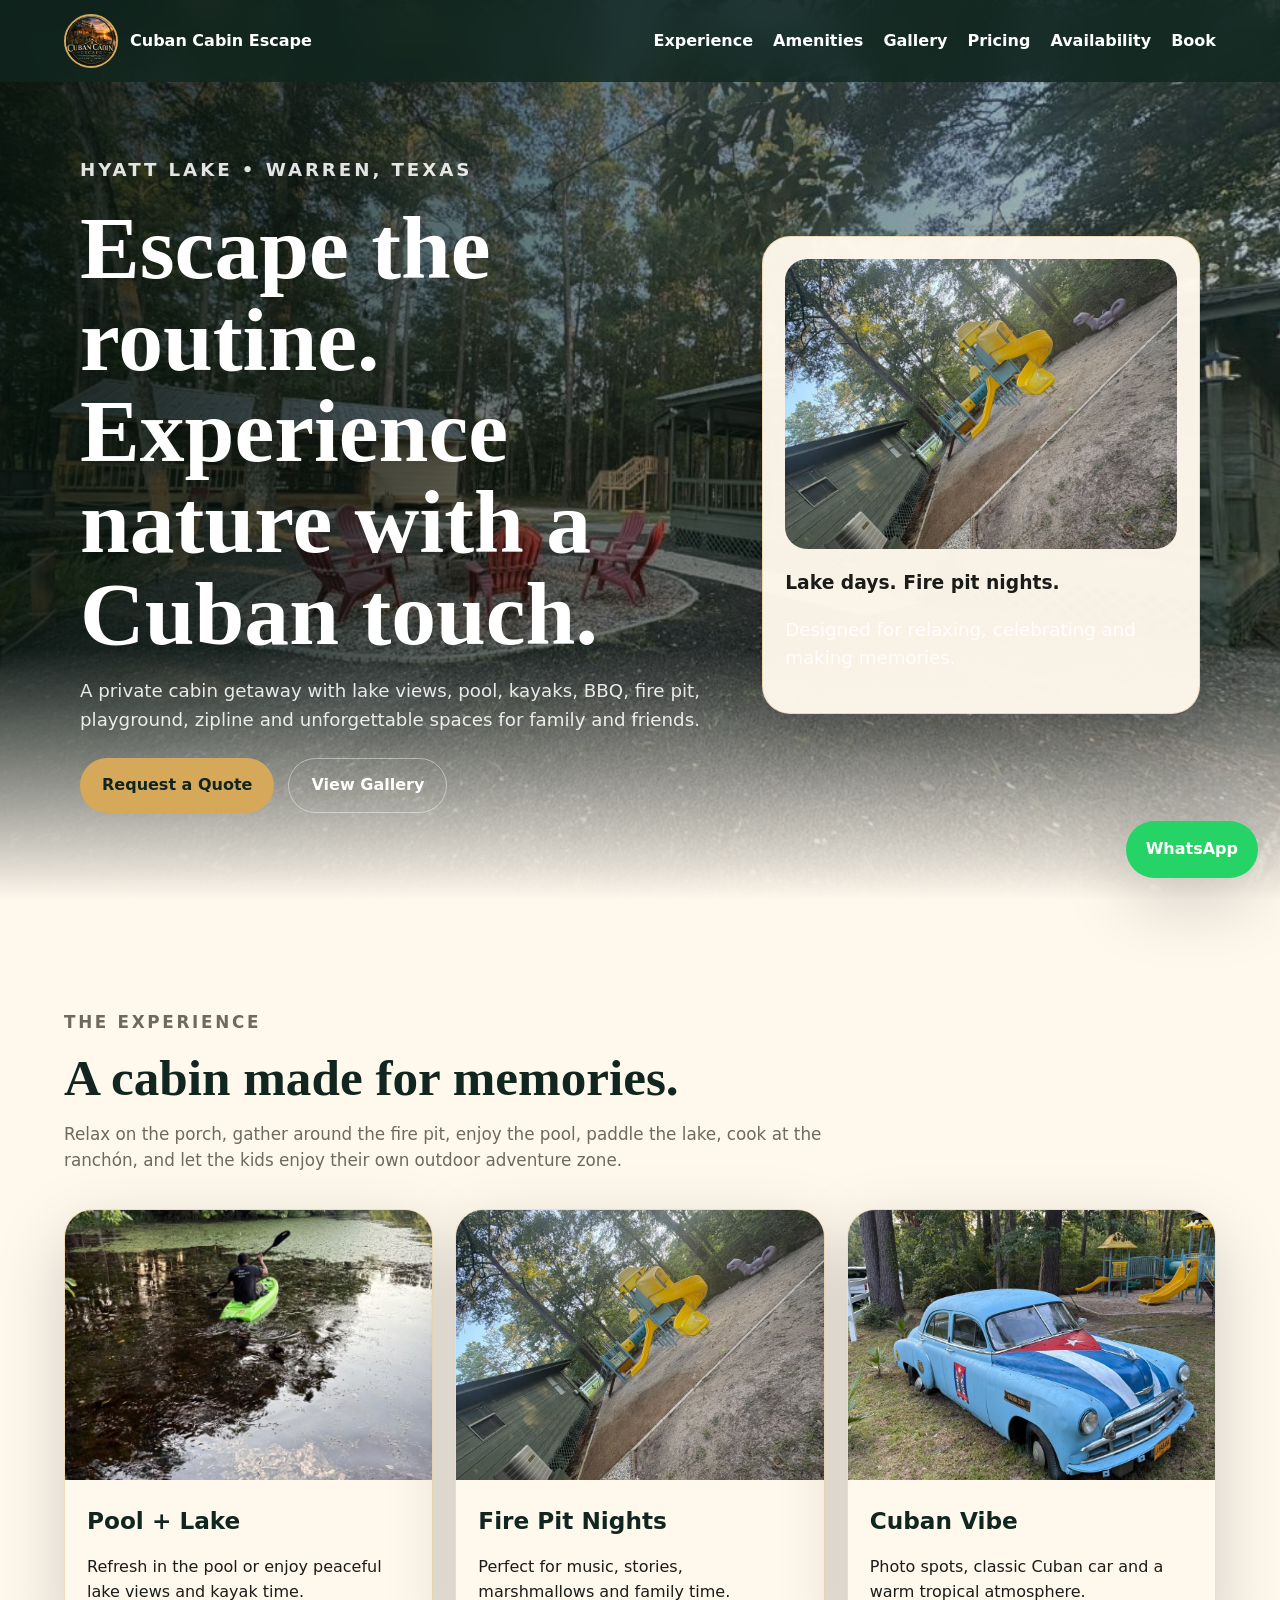
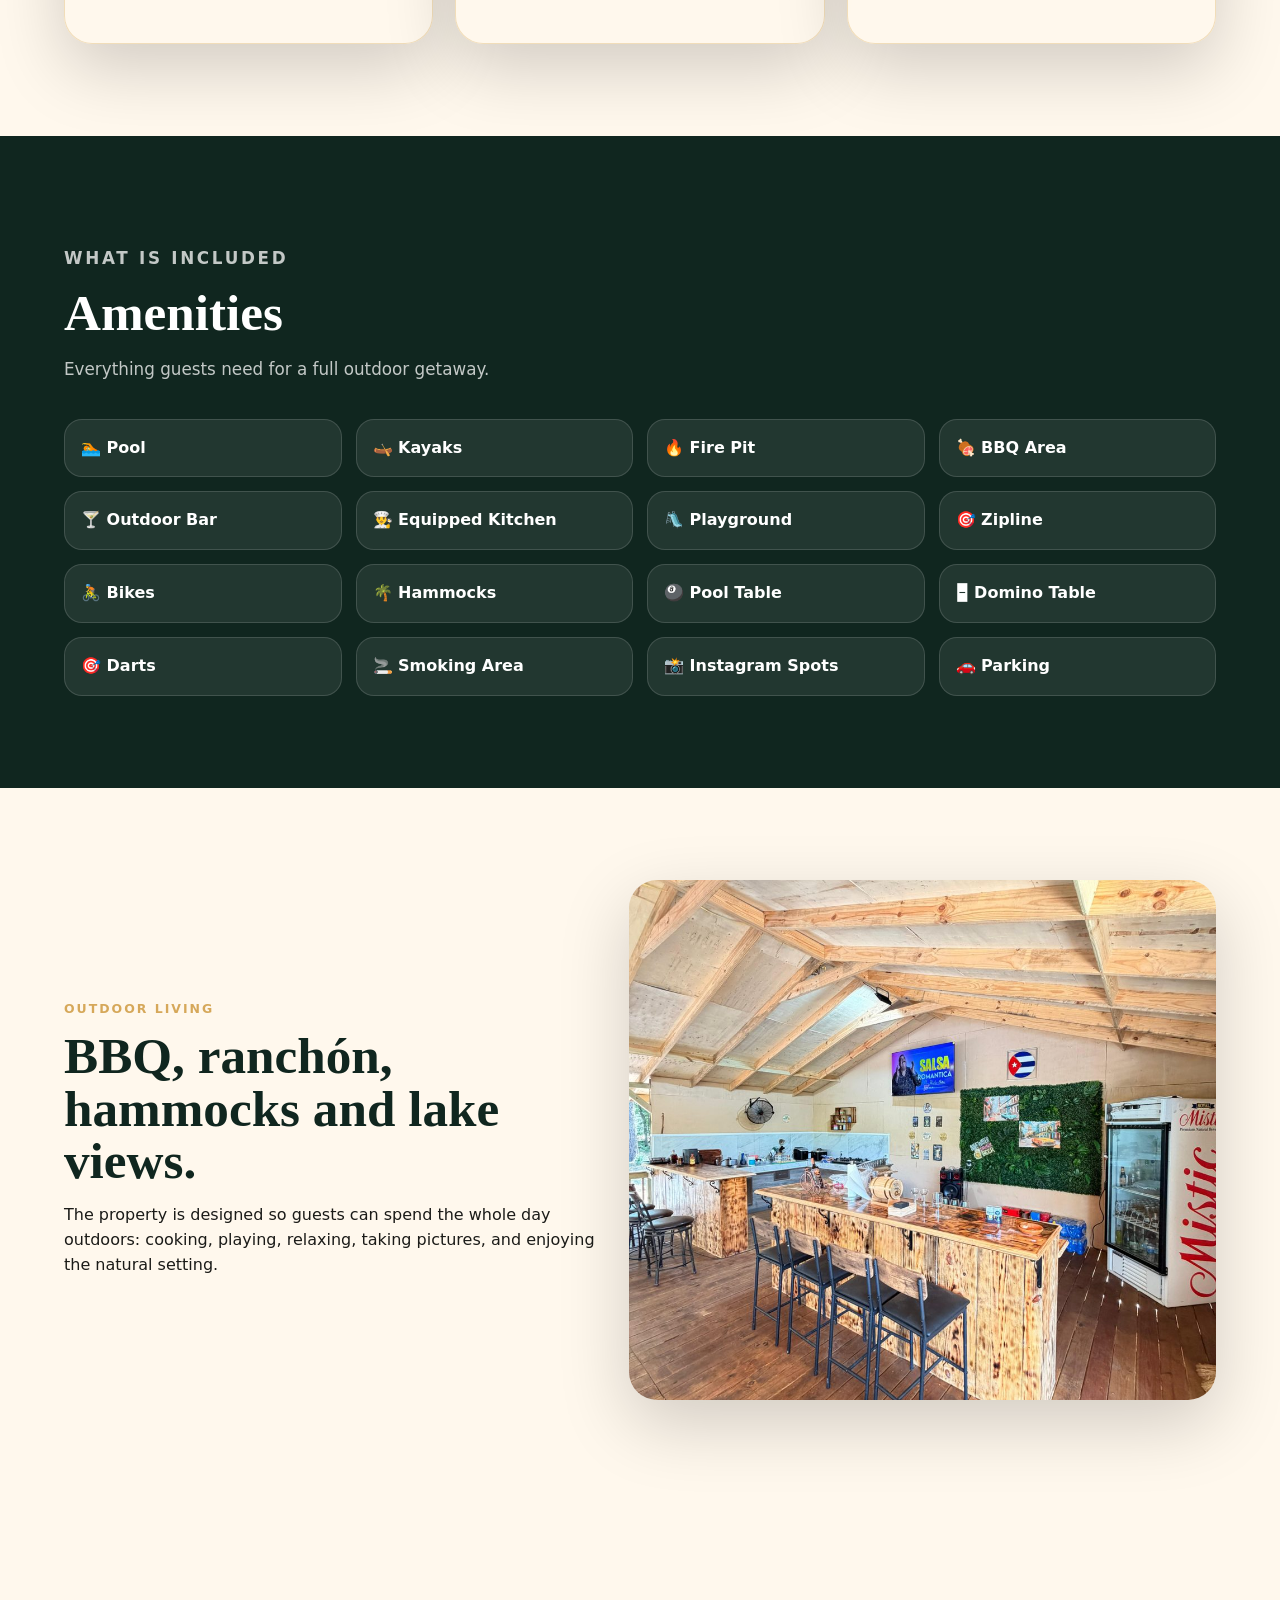
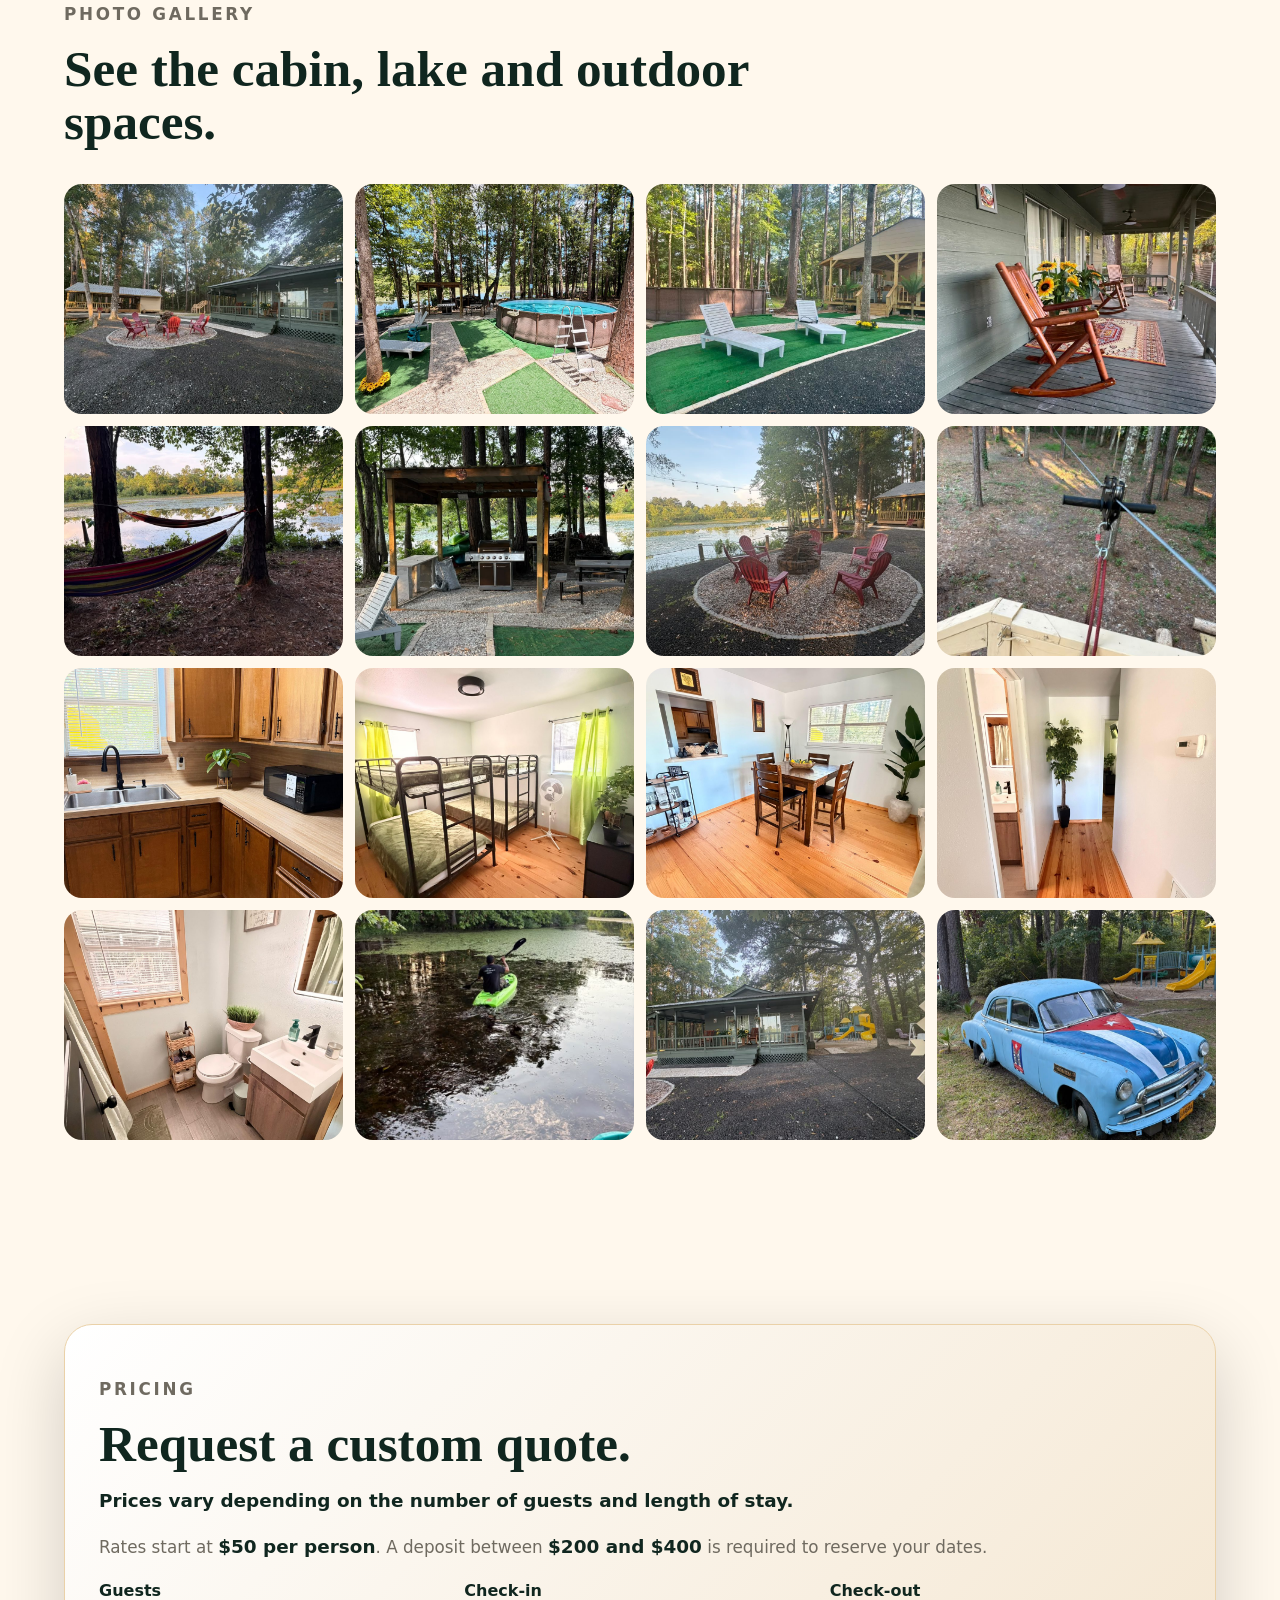
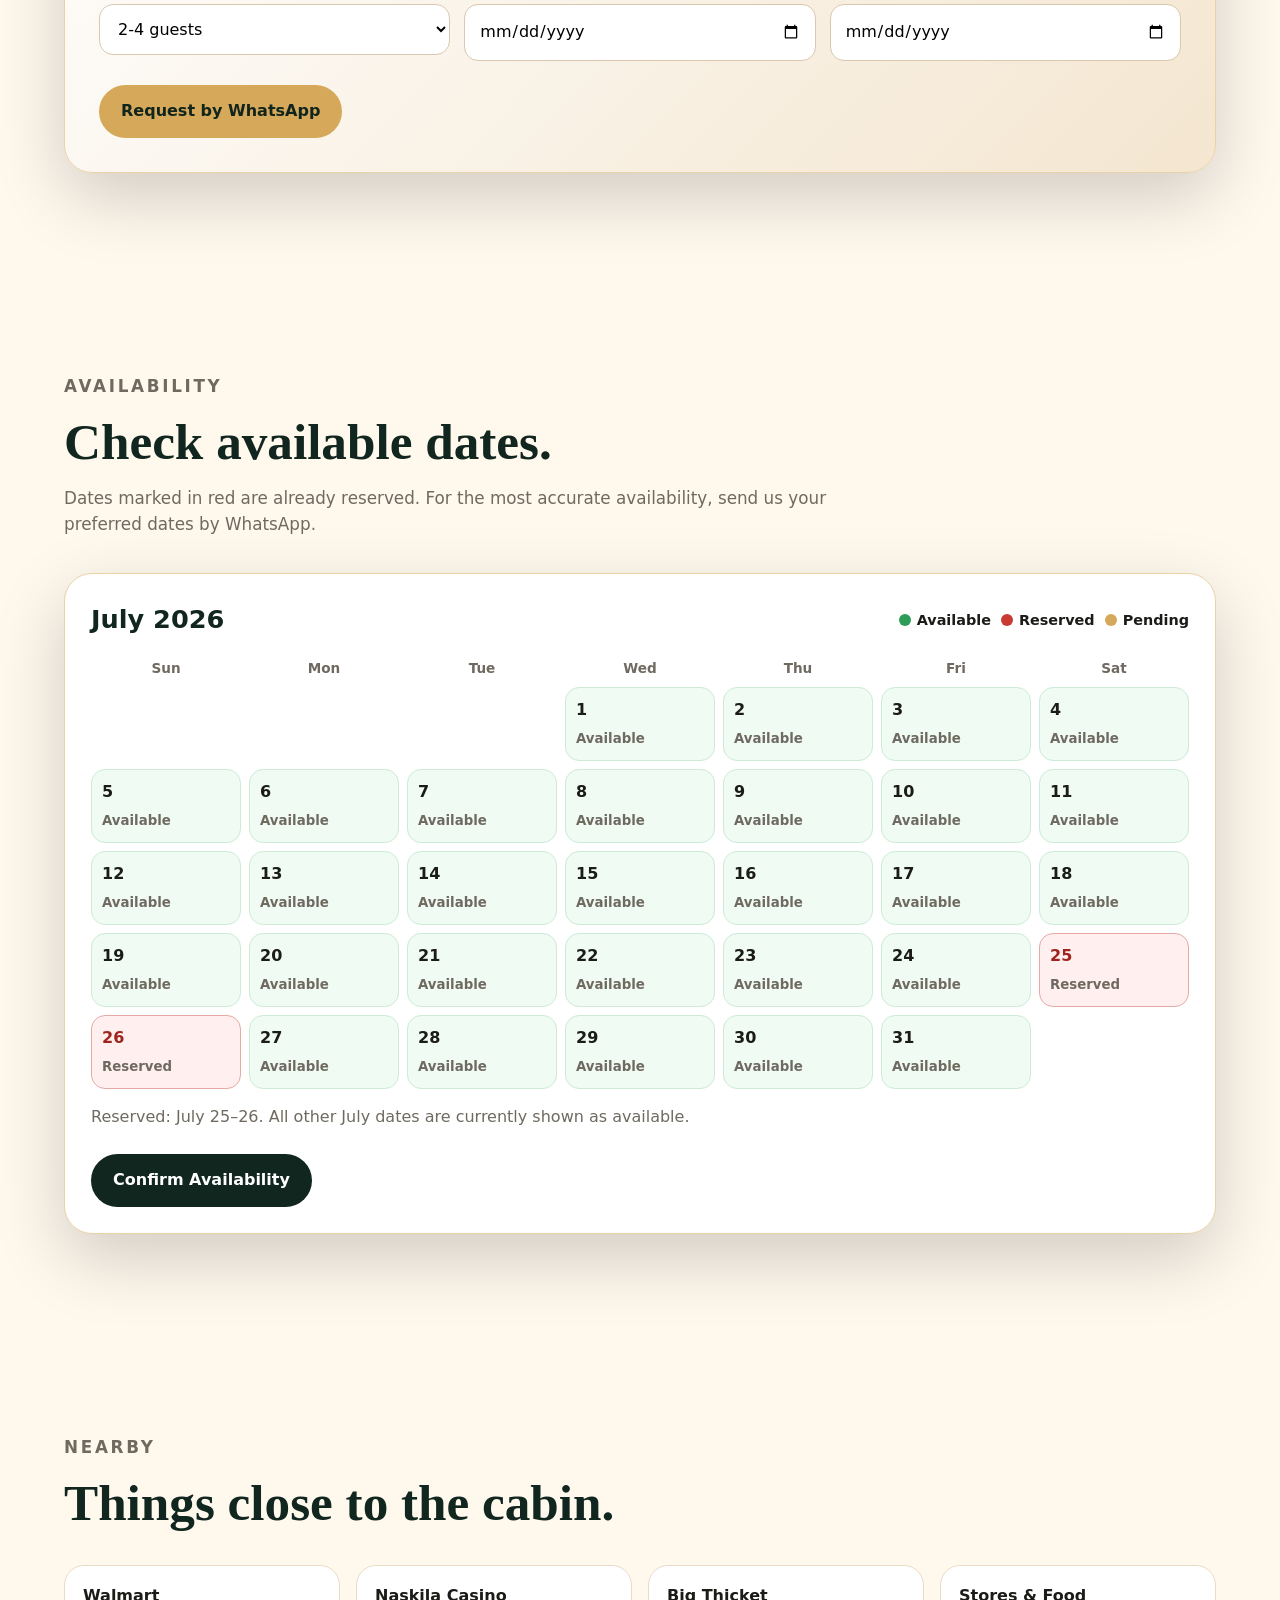
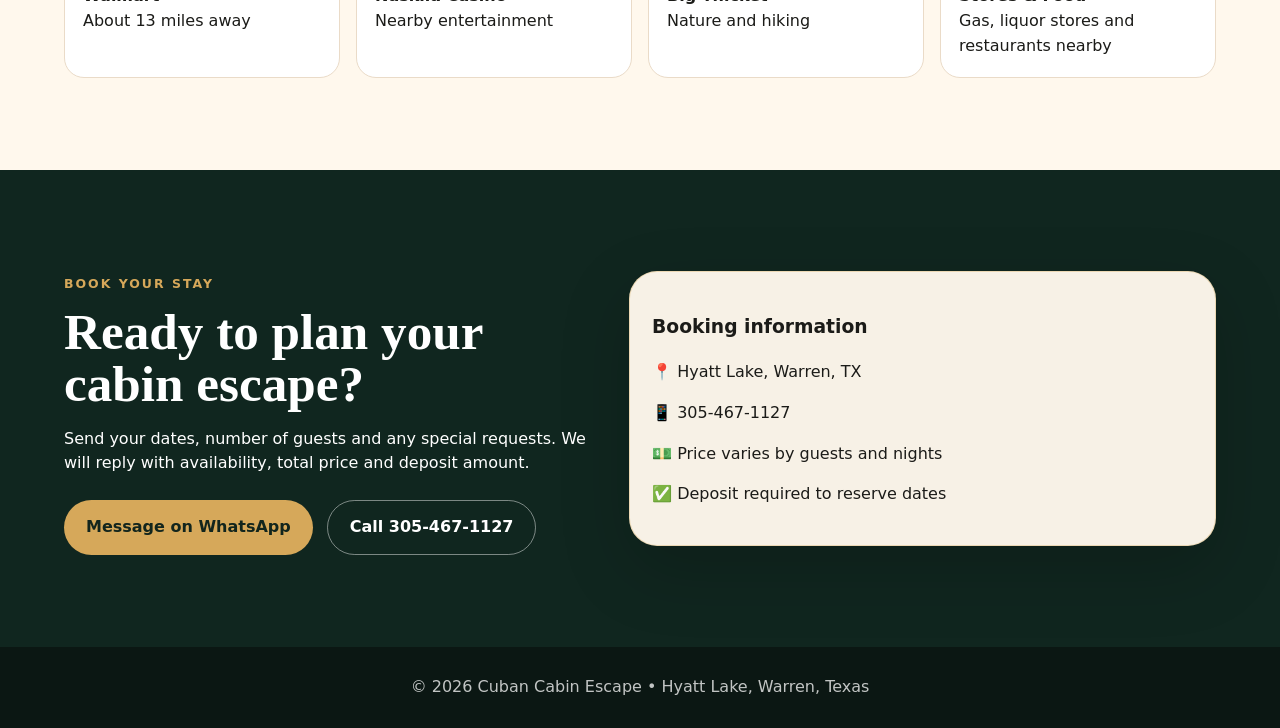
==== commit 78915a9f: "Add files via upload" ====
--- a/index.html
+++ b/index.html
@@ -1,33 +1 @@
-<!doctype html>
-<html lang="en">
-<head>
-  <meta charset="utf-8" />
-  <meta name="viewport" content="width=device-width, initial-scale=1" />
-  <title>Cuban Cabin Escape | Hyatt Lake Cabin Rental in Warren, TX</title>
-  <meta name="description" content="Private cabin rental in Hyatt Lake, Warren, Texas with pool, kayaks, BBQ, outdoor bar, fire pit, playground, zipline and Cuban charm." />
-  <meta property="og:title" content="Cuban Cabin Escape" />
-  <meta property="og:description" content="Escape the routine. Experience nature with a Cuban touch." />
-  <meta property="og:image" content="assets/images/logo.jpg" />
-  <style>
-    :root{--green:#10261f;--green2:#1f3b2f;--gold:#d6a85a;--cream:#fff8ed;--sand:#ead6bd;--text:#1b1b18;--muted:#6f6a60;--white:#fff;--shadow:0 24px 70px rgba(0,0,0,.18);--radius:28px}*{box-sizing:border-box}html{scroll-behavior:smooth}body{margin:0;font-family:Inter,system-ui,-apple-system,Segoe UI,Arial,sans-serif;color:var(--text);background:var(--cream);line-height:1.55}img{max-width:100%;display:block}a{color:inherit;text-decoration:none}.header{position:fixed;top:0;left:0;right:0;z-index:50;display:flex;align-items:center;justify-content:space-between;padding:14px 5vw;background:rgba(16,38,31,.78);backdrop-filter:blur(14px);border-bottom:1px solid rgba(255,255,255,.15);color:#fff}.brand{display:flex;align-items:center;gap:12px;font-weight:800;letter-spacing:.03em}.brand img{width:54px;height:54px;object-fit:cover;border-radius:50%;border:2px solid rgba(214,168,90,.8)}.nav{display:flex;gap:22px;font-size:.95rem;font-weight:700}.nav a{opacity:.92}.nav a:hover{color:var(--gold)}.menu{display:none}.hero{min-height:100vh;display:grid;place-items:center;padding:120px 5vw 70px;position:relative;color:#fff;overflow:hidden}.hero:before{content:"";position:absolute;inset:0;background:linear-gradient(90deg,rgba(6,18,14,.88),rgba(6,18,14,.5),rgba(6,18,14,.2)),url('assets/images/grounds.jpg') center/cover;transform:scale(1.02)}.hero:after{content:"";position:absolute;inset:auto 0 0;height:35%;background:linear-gradient(transparent,var(--cream))}.hero-inner{position:relative;z-index:2;max-width:1120px;width:100%;display:grid;grid-template-columns:1.1fr .75fr;gap:40px;align-items:center}.eyebrow{color:var(--gold);font-weight:900;letter-spacing:.16em;text-transform:uppercase;font-size:.78rem}.hero h1,.section h2{font-family:Georgia,'Times New Roman',serif;line-height:1.02;margin:0}.hero h1{font-size:clamp(3rem,7vw,6.9rem);max-width:840px}.hero p{font-size:1.14rem;max-width:650px;color:rgba(255,255,255,.88)}.card{background:rgba(255,248,237,.96);color:var(--text);border-radius:var(--radius);padding:22px;box-shadow:var(--shadow);border:1px solid rgba(214,168,90,.35)}.hero-card img{border-radius:22px;height:290px;width:100%;object-fit:cover}.hero-card h3{font-size:1.35rem;margin:.9rem 0 .25rem}.btns{display:flex;gap:14px;flex-wrap:wrap;margin-top:26px}.btn{display:inline-flex;align-items:center;justify-content:center;padding:14px 22px;border-radius:999px;font-weight:900}.primary{background:var(--gold);color:#12251d}.secondary{border:1px solid rgba(255,255,255,.45);color:#fff}.darkbtn{background:var(--green);color:#fff}.section{padding:92px 5vw}.wrap{max-width:1180px;margin:0 auto}.section-head{max-width:780px;margin-bottom:36px}.section h2{font-size:clamp(2.1rem,4vw,4rem);color:var(--green)}.section-head p{font-size:1.05rem;color:var(--muted)}.grid{display:grid;gap:22px}.three{grid-template-columns:repeat(3,1fr)}.two{grid-template-columns:repeat(2,1fr)}.feature{overflow:hidden;padding:0}.feature img{height:270px;width:100%;object-fit:cover}.feature div{padding:22px}.feature h3{font-size:1.45rem;margin:.1rem 0 .4rem;color:var(--green)}.dark{background:var(--green);color:#fff}.dark h2{color:#fff}.dark .section-head p{color:rgba(255,255,255,.72)}.amenities{display:grid;grid-template-columns:repeat(4,1fr);gap:14px}.amenities span{background:rgba(255,255,255,.08);border:1px solid rgba(255,255,255,.14);border-radius:18px;padding:16px;font-weight:800}.split{display:grid;grid-template-columns:.95fr 1.05fr;gap:34px;align-items:center}.split img{border-radius:var(--radius);box-shadow:var(--shadow);height:520px;width:100%;object-fit:cover}.gallery{display:grid;grid-template-columns:repeat(4,1fr);gap:12px}.gallery img{height:230px;width:100%;object-fit:cover;border-radius:18px;cursor:pointer;transition:.25s}.gallery img:hover{transform:scale(1.02)}.pricing{background:linear-gradient(135deg,#fff,#f4e6d0);border:1px solid #ead1a8;border-radius:var(--radius);padding:34px;box-shadow:var(--shadow)}.pricing strong{font-size:1.25rem;color:var(--green)}.quote-box{display:grid;grid-template-columns:repeat(3,1fr);gap:14px;margin-top:18px}.quote-box label{font-weight:900;color:var(--green)}.quote-box input,.quote-box select,textarea{width:100%;border:1px solid #d9c7ae;border-radius:14px;padding:14px;background:#fff;font:inherit}.nearby{display:grid;grid-template-columns:repeat(4,1fr);gap:16px}.nearby div{background:#fff;border-radius:20px;padding:18px;border:1px solid #eadbc8}.contact{background:var(--green);color:#fff}.contact h2{color:#fff}.footer{padding:28px 5vw;background:#0b1713;color:rgba(255,255,255,.75);text-align:center}.whatsapp{position:fixed;right:22px;bottom:22px;z-index:80;background:#25d366;color:white;border-radius:999px;padding:16px 20px;font-weight:900;box-shadow:var(--shadow)}.lightbox{position:fixed;inset:0;background:rgba(0,0,0,.9);display:none;align-items:center;justify-content:center;z-index:100;padding:28px}.lightbox img{max-height:90vh;max-width:95vw;border-radius:18px}.lightbox.open{display:flex}.close{position:absolute;top:20px;right:28px;color:#fff;font-size:38px;cursor:pointer}@media(max-width:900px){.nav{display:none}.menu{display:block;background:transparent;color:#fff;border:1px solid rgba(255,255,255,.3);border-radius:10px;padding:8px 10px}.nav.open{display:flex;position:absolute;top:82px;left:5vw;right:5vw;background:var(--green);border-radius:18px;padding:18px;flex-direction:column}.hero-inner,.split,.two{grid-template-columns:1fr}.three,.amenities,.nearby{grid-template-columns:1fr 1fr}.gallery{grid-template-columns:1fr 1fr}.quote-box{grid-template-columns:1fr}.hero-card{display:none}}@media(max-width:560px){.header{padding:10px 4vw}.brand span{font-size:.9rem}.brand img{width:44px;height:44px}.hero{padding-top:110px}.three,.amenities,.nearby,.gallery{grid-template-columns:1fr}.gallery img{height:260px}.section{padding:68px 5vw}.whatsapp{left:18px;right:18px;text-align:center;justify-content:center}.split img{height:360px}}
-  </style>
-</head>
-<body>
-  <header class="header"><a class="brand" href="#top"><img src="assets/images/logo.jpg" alt="Cuban Cabin Escape logo"><span>Cuban Cabin Escape</span></a><button class="menu" id="menu">☰</button><nav class="nav" id="nav"><a href="#experience">Experience</a><a href="#amenities">Amenities</a><a href="#gallery">Gallery</a><a href="#pricing">Pricing</a><a href="#contact">Book</a></nav></header>
-  <main id="top">
-    <section class="hero"><div class="hero-inner"><div><p class="eyebrow">Hyatt Lake • Warren, Texas</p><h1>Escape the routine. Experience nature with a Cuban touch.</h1><p>A private cabin getaway with lake views, pool, kayaks, BBQ, fire pit, playground, zipline and unforgettable spaces for family and friends.</p><div class="btns"><a class="btn primary" href="https://wa.me/13054671127?text=Hello%2C%20I%20would%20like%20to%20request%20a%20quote%20for%20Cuban%20Cabin%20Escape." target="_blank">Request a Quote</a><a class="btn secondary" href="#gallery">View Gallery</a></div></div><aside class="card hero-card"><img src="assets/images/firepit.jpg" alt="Outdoor fire pit"><h3>Lake days. Fire pit nights.</h3><p>Designed for relaxing, celebrating and making memories.</p></aside></div></section>
-    <section class="section" id="experience"><div class="wrap"><div class="section-head"><p class="eyebrow">The experience</p><h2>A cabin made for memories.</h2><p>Cuban Cabin Escape blends rustic comfort, lake life and Cuban personality. Relax on the porch, gather around the fire pit, enjoy the pool, paddle the lake, cook at the ranchón, and let the kids enjoy their own outdoor adventure zone.</p></div><div class="grid three"><article class="card feature"><img src="assets/images/lake-kayak.jpg"><div><h3>Pool + Lake</h3><p>Refresh in the pool or enjoy peaceful lake views and kayak time.</p></div></article><article class="card feature"><img src="assets/images/firepit.jpg"><div><h3>Fire Pit Nights</h3><p>Perfect for music, stories, marshmallows and family time.</p></div></article><article class="card feature"><img src="assets/images/cuban-car.jpg"><div><h3>Cuban Vibe</h3><p>Photo spots, classic Cuban car and a warm tropical atmosphere.</p></div></article></div></div></section>
-    <section class="section dark" id="amenities"><div class="wrap"><div class="section-head"><p class="eyebrow">What is included</p><h2>Amenities</h2><p>Everything guests need for a full outdoor getaway.</p></div><div class="amenities"><span>🏊 Pool</span><span>🛶 Kayaks</span><span>🔥 Fire Pit</span><span>🍖 BBQ Area</span><span>🍸 Outdoor Bar</span><span>👨‍🍳 Equipped Kitchen</span><span>🛝 Playground</span><span>🎯 Zipline</span><span>🚴 Bikes</span><span>🌴 Hammocks</span><span>🎱 Pool Table</span><span>🁢 Domino Table</span><span>🎯 Darts</span><span>🚬 Smoking Area</span><span>📸 Instagram Spots</span><span>🚗 Parking</span></div></div></section>
-    <section class="section"><div class="wrap split"><div><p class="eyebrow">Outdoor living</p><h2>BBQ, ranchón, hammocks and lake views.</h2><p>The property is designed so guests can spend the whole day outdoors: cooking, playing, relaxing, taking pictures, and enjoying the natural setting.</p><div class="btns"><a class="btn darkbtn" href="#contact">Ask About Dates</a></div></div><img src="assets/images/ranchon-bar.jpg" alt="Outdoor ranchon bar"></div></section>
-    <section class="section" id="gallery"><div class="wrap"><div class="section-head"><p class="eyebrow">Photo gallery</p><h2>See the cabin, lake and outdoor spaces.</h2></div><div class="gallery" id="galleryGrid">
-      <img src="assets/images/grounds.jpg" alt="Cabin grounds"><img src="assets/images/pool-view.jpg" alt="Pool area"><img src="assets/images/pool-loungers.jpg" alt="Pool loungers"><img src="assets/images/front-porch.jpg" alt="Front porch"><img src="assets/images/hammocks.jpg" alt="Hammocks"><img src="assets/images/bbq-area.jpg" alt="BBQ area"><img src="assets/images/playground.jpg" alt="Playground"><img src="assets/images/zipline.jpg" alt="Zipline"><img src="assets/images/master-bedroom.jpg" alt="Main bedroom"><img src="assets/images/bunk-room.jpg" alt="Bunk room"><img src="assets/images/dining.jpg" alt="Dining room"><img src="assets/images/kitchen.jpg" alt="Kitchen"><img src="assets/images/bathroom.jpg" alt="Bathroom"><img src="assets/images/lake-kayak.jpg" alt="Kayaking"><img src="assets/images/cabin-front.jpg" alt="Cabin exterior"><img src="assets/images/cuban-car.jpg" alt="Classic Cuban car">
-    </div></div></section>
-    <section class="section" id="pricing"><div class="wrap"><div class="pricing"><p class="eyebrow">Pricing</p><h2>Request a custom quote.</h2><p><strong>Prices vary depending on the number of guests and length of stay.</strong></p><p>Rates start at <strong>$50 per person</strong>. A deposit between <strong>$200 and $400</strong> is required to reserve your dates.</p><div class="quote-box"><div><label>Guests</label><select id="guests"><option>2-4 guests</option><option>5-8 guests</option><option>9-12 guests</option><option>13+ guests</option></select></div><div><label>Check-in</label><input type="date" id="checkin"></div><div><label>Check-out</label><input type="date" id="checkout"></div></div><div class="btns"><a class="btn primary" id="quoteBtn" target="_blank">Request by WhatsApp</a></div></div></div></section>
-    <section class="section"><div class="wrap"><div class="section-head"><p class="eyebrow">Nearby</p><h2>Things close to the cabin.</h2></div><div class="nearby"><div><strong>Walmart</strong><br>About 13 miles away</div><div><strong>Naskila Casino</strong><br>Nearby entertainment</div><div><strong>Big Thicket</strong><br>Nature and hiking</div><div><strong>Stores & Food</strong><br>Gas, liquor stores and restaurants nearby</div></div></div></section>
-    <section class="section contact" id="contact"><div class="wrap split"><div><p class="eyebrow">Book your stay</p><h2>Ready to plan your cabin escape?</h2><p>Send your dates, number of guests and any special requests. We will reply with availability, total price and deposit amount.</p><div class="btns"><a class="btn primary" href="https://wa.me/13054671127?text=Hello%2C%20I%20would%20like%20to%20request%20availability%20for%20Cuban%20Cabin%20Escape." target="_blank">Message on WhatsApp</a><a class="btn secondary" href="tel:13054671127">Call 305-467-1127</a></div></div><div class="card"><h3>Booking information</h3><p>📍 Hyatt Lake, Warren, TX</p><p>📱 305-467-1127</p><p>💵 Price varies by guests and nights</p><p>✅ Deposit required to reserve dates</p></div></div></section>
-  </main><footer class="footer">© <span id="year"></span> Cuban Cabin Escape • Hyatt Lake, Warren, Texas</footer><a class="whatsapp" href="https://wa.me/13054671127?text=Hello%2C%20I%20would%20like%20information%20about%20Cuban%20Cabin%20Escape." target="_blank">WhatsApp</a><div class="lightbox" id="lightbox"><span class="close" id="close">×</span><img id="lightboxImg" alt="Gallery image"></div>
-  <script>
-    document.getElementById('year').textContent=new Date().getFullYear();const menu=document.getElementById('menu'),nav=document.getElementById('nav');menu&&menu.addEventListener('click',()=>nav.classList.toggle('open'));const quoteBtn=document.getElementById('quoteBtn');function quoteLink(){const g=document.getElementById('guests').value,ci=document.getElementById('checkin').value,co=document.getElementById('checkout').value;const msg=`Hello, I would like a quote for Cuban Cabin Escape. Guests: ${g}. Check-in: ${ci||'pending'}. Check-out: ${co||'pending'}.`;quoteBtn.href='https://wa.me/13054671127?text='+encodeURIComponent(msg)}['guests','checkin','checkout'].forEach(id=>document.getElementById(id).addEventListener('change',quoteLink));quoteLink();const lb=document.getElementById('lightbox'),lbImg=document.getElementById('lightboxImg');document.querySelectorAll('#galleryGrid img').forEach(img=>img.addEventListener('click',()=>{lbImg.src=img.src;lb.classList.add('open')}));document.getElementById('close').onclick=()=>lb.classList.remove('open');lb.onclick=e=>{if(e.target===lb)lb.classList.remove('open')};
-  </script>
-</body>
-</html>
+<!doctype html><html lang="en"><head><meta charset="utf-8"><meta name="viewport" content="width=device-width,initial-scale=1"><title>Cuban Cabin Escape | Warren, TX</title><meta name="description" content="Private cabin rental in Hyatt Lake, Warren, Texas with pool, kayaks, BBQ, fire pit, playground, zipline and Cuban charm."><style>:root{--green:#10261f;--gold:#d6a85a;--cream:#fff8ed;--text:#1b1b18;--muted:#6f6a60;--shadow:0 24px 70px rgba(0,0,0,.18);--radius:28px}*{box-sizing:border-box}html{scroll-behavior:smooth}body{margin:0;font-family:Inter,system-ui,Arial,sans-serif;color:var(--text);background:var(--cream);line-height:1.55}img{max-width:100%;display:block}a{text-decoration:none;color:inherit}.header{position:fixed;inset:0 0 auto 0;z-index:50;display:flex;align-items:center;justify-content:space-between;padding:14px 5vw;background:rgba(16,38,31,.82);backdrop-filter:blur(14px);color:#fff}.brand{display:flex;align-items:center;gap:12px;font-weight:900}.brand img{width:54px;height:54px;border-radius:50%;object-fit:cover;border:2px solid var(--gold)}.nav{display:flex;gap:20px;font-weight:800}.nav a:hover{color:var(--gold)}.menu{display:none}.hero{min-height:100vh;display:grid;place-items:center;padding:120px 5vw 70px;position:relative;color:white;overflow:hidden}.hero:before{content:"";position:absolute;inset:0;background:linear-gradient(90deg,rgba(6,18,14,.88),rgba(6,18,14,.48),rgba(6,18,14,.2)),url('assets/images/grounds.jpg') center/cover;transform:scale(1.02)}.hero:after{content:"";position:absolute;inset:auto 0 0;height:28%;background:linear-gradient(transparent,var(--cream))}.hero-inner{position:relative;z-index:2;max-width:1120px;width:100%;display:grid;grid-template-columns:1.1fr .75fr;gap:40px;align-items:center}.eyebrow{color:var(--gold);font-weight:900;letter-spacing:.16em;text-transform:uppercase;font-size:.78rem}.hero h1,.section h2{font-family:Georgia,'Times New Roman',serif;line-height:1.02;margin:0}.hero h1{font-size:clamp(3rem,7vw,6.7rem)}.hero p{font-size:1.14rem;max-width:650px;color:rgba(255,255,255,.88)}.card{background:rgba(255,248,237,.97);color:var(--text);border-radius:var(--radius);padding:22px;box-shadow:var(--shadow);border:1px solid rgba(214,168,90,.35)}.hero-card img{border-radius:22px;height:290px;width:100%;object-fit:cover}.btns{display:flex;gap:14px;flex-wrap:wrap;margin-top:24px}.btn{display:inline-flex;align-items:center;justify-content:center;padding:14px 22px;border-radius:999px;font-weight:900}.primary{background:var(--gold);color:#12251d}.secondary{border:1px solid rgba(255,255,255,.45);color:white}.darkbtn{background:var(--green);color:white}.section{padding:92px 5vw}.wrap{max-width:1180px;margin:0 auto}.section-head{max-width:780px;margin-bottom:36px}.section h2{font-size:clamp(2.1rem,4vw,4rem);color:var(--green)}.section-head p,.pricing p{color:var(--muted);font-size:1.05rem}.grid{display:grid;gap:22px}.three{grid-template-columns:repeat(3,1fr)}.feature{overflow:hidden;padding:0}.feature img{height:270px;width:100%;object-fit:cover}.feature div{padding:22px}.feature h3{font-size:1.45rem;margin:.1rem 0 .4rem;color:var(--green)}.dark{background:var(--green);color:white}.dark h2{color:white}.dark .section-head p{color:rgba(255,255,255,.75)}.amenities{display:grid;grid-template-columns:repeat(4,1fr);gap:14px}.amenities span{background:rgba(255,255,255,.08);border:1px solid rgba(255,255,255,.14);border-radius:18px;padding:16px;font-weight:800}.split{display:grid;grid-template-columns:.95fr 1.05fr;gap:34px;align-items:center}.split img{border-radius:var(--radius);box-shadow:var(--shadow);height:520px;width:100%;object-fit:cover}.gallery{display:grid;grid-template-columns:repeat(4,1fr);gap:12px}.gallery img{height:230px;width:100%;object-fit:cover;border-radius:18px;cursor:pointer;transition:.25s}.gallery img:hover{transform:scale(1.02)}.pricing{background:linear-gradient(135deg,#fff,#f4e6d0);border:1px solid #ead1a8;border-radius:var(--radius);padding:34px;box-shadow:var(--shadow)}.pricing strong{font-size:1.15rem;color:var(--green)}.quote-box{display:grid;grid-template-columns:repeat(3,1fr);gap:14px;margin-top:18px}.quote-box label{font-weight:900;color:var(--green)}.quote-box input,.quote-box select{width:100%;border:1px solid #d9c7ae;border-radius:14px;padding:14px;background:white;font:inherit}.calendar-wrap{background:white;border-radius:var(--radius);padding:26px;box-shadow:var(--shadow);border:1px solid #ead1a8}.calendar-top{display:flex;align-items:center;justify-content:space-between;gap:16px;margin-bottom:18px}.calendar-title{font-size:1.6rem;font-weight:900;color:var(--green)}.legend{display:flex;gap:10px;flex-wrap:wrap}.legend span{display:inline-flex;align-items:center;gap:6px;font-weight:800;font-size:.9rem}.dot{width:12px;height:12px;border-radius:50%;display:inline-block}.dot.available{background:#2e9d59}.dot.reserved{background:#c83a32}.dot.pending{background:#d6a85a}.calendar{display:grid;grid-template-columns:repeat(7,1fr);gap:8px}.day-name{text-align:center;font-weight:900;color:var(--muted);font-size:.85rem}.day{min-height:74px;border:1px solid #eadbc8;background:#fffaf1;border-radius:14px;padding:10px;font-weight:800;display:flex;flex-direction:column;justify-content:space-between}.day.empty{background:transparent;border:0}.day small{font-weight:700;color:var(--muted)}.day.available{border-color:#cdebd6;background:#f0fbf4}.day.reserved{border-color:#e5aaa5;background:#fff0ef;color:#9f241d}.day.pending{border-color:#ead18d;background:#fff7dc;color:#8a620a}.calendar-note{margin-top:16px;color:var(--muted)}.nearby{display:grid;grid-template-columns:repeat(4,1fr);gap:16px}.nearby div{background:white;border-radius:20px;padding:18px;border:1px solid #eadbc8}.contact{background:var(--green);color:white}.contact h2{color:white}.footer{padding:28px 5vw;background:#0b1713;color:rgba(255,255,255,.75);text-align:center}.whatsapp{position:fixed;right:22px;bottom:22px;z-index:80;background:#25d366;color:white;border-radius:999px;padding:16px 20px;font-weight:900;box-shadow:var(--shadow)}.lightbox{position:fixed;inset:0;background:rgba(0,0,0,.9);display:none;align-items:center;justify-content:center;z-index:100;padding:28px}.lightbox img{max-height:90vh;max-width:95vw;border-radius:18px}.lightbox.open{display:flex}.close{position:absolute;top:20px;right:28px;color:white;font-size:38px;cursor:pointer}@media(max-width:900px){.nav{display:none}.menu{display:block;background:transparent;color:white;border:1px solid rgba(255,255,255,.3);border-radius:10px;padding:8px 10px}.nav.open{display:flex;position:absolute;top:82px;left:5vw;right:5vw;background:var(--green);border-radius:18px;padding:18px;flex-direction:column}.hero-inner,.split{grid-template-columns:1fr}.three,.amenities,.nearby{grid-template-columns:1fr 1fr}.gallery{grid-template-columns:1fr 1fr}.quote-box{grid-template-columns:1fr}.hero-card{display:none}}@media(max-width:560px){.brand span{font-size:.9rem}.brand img{width:44px;height:44px}.three,.amenities,.nearby,.gallery{grid-template-columns:1fr}.gallery img{height:260px}.section{padding:68px 5vw}.calendar{gap:5px}.day{min-height:58px;padding:7px;font-size:.9rem}.day small{font-size:.65rem}.calendar-top{align-items:flex-start;flex-direction:column}.whatsapp{left:18px;right:18px;text-align:center}.split img{height:360px}}</style></head><body><header class="header"><a class="brand" href="#top"><img src="assets/images/logo.jpg"><span>Cuban Cabin Escape</span></a><button class="menu" id="menu">☰</button><nav class="nav" id="nav"><a href="#experience">Experience</a><a href="#amenities">Amenities</a><a href="#gallery">Gallery</a><a href="#pricing">Pricing</a><a href="#availability">Availability</a><a href="#contact">Book</a></nav></header><main id="top"><section class="hero"><div class="hero-inner"><div><p class="eyebrow">Hyatt Lake • Warren, Texas</p><h1>Escape the routine. Experience nature with a Cuban touch.</h1><p>A private cabin getaway with lake views, pool, kayaks, BBQ, fire pit, playground, zipline and unforgettable spaces for family and friends.</p><div class="btns"><a class="btn primary" href="https://wa.me/13054671127?text=Hello%2C%20I%20would%20like%20to%20request%20a%20quote%20for%20Cuban%20Cabin%20Escape." target="_blank">Request a Quote</a><a class="btn secondary" href="#gallery">View Gallery</a></div></div><aside class="card hero-card"><img src="assets/images/firepit.jpg"><h3>Lake days. Fire pit nights.</h3><p>Designed for relaxing, celebrating and making memories.</p></aside></div></section><section class="section" id="experience"><div class="wrap"><div class="section-head"><p class="eyebrow">The experience</p><h2>A cabin made for memories.</h2><p>Relax on the porch, gather around the fire pit, enjoy the pool, paddle the lake, cook at the ranchón, and let the kids enjoy their own outdoor adventure zone.</p></div><div class="grid three"><article class="card feature"><img src="assets/images/lake-kayak.jpg"><div><h3>Pool + Lake</h3><p>Refresh in the pool or enjoy peaceful lake views and kayak time.</p></div></article><article class="card feature"><img src="assets/images/firepit.jpg"><div><h3>Fire Pit Nights</h3><p>Perfect for music, stories, marshmallows and family time.</p></div></article><article class="card feature"><img src="assets/images/cuban-car.jpg"><div><h3>Cuban Vibe</h3><p>Photo spots, classic Cuban car and a warm tropical atmosphere.</p></div></article></div></div></section><section class="section dark" id="amenities"><div class="wrap"><div class="section-head"><p class="eyebrow">What is included</p><h2>Amenities</h2><p>Everything guests need for a full outdoor getaway.</p></div><div class="amenities"><span>🏊 Pool</span><span>🛶 Kayaks</span><span>🔥 Fire Pit</span><span>🍖 BBQ Area</span><span>🍸 Outdoor Bar</span><span>👨‍🍳 Equipped Kitchen</span><span>🛝 Playground</span><span>🎯 Zipline</span><span>🚴 Bikes</span><span>🌴 Hammocks</span><span>🎱 Pool Table</span><span>🁢 Domino Table</span><span>🎯 Darts</span><span>🚬 Smoking Area</span><span>📸 Instagram Spots</span><span>🚗 Parking</span></div></div></section><section class="section"><div class="wrap split"><div><p class="eyebrow">Outdoor living</p><h2>BBQ, ranchón, hammocks and lake views.</h2><p>The property is designed so guests can spend the whole day outdoors: cooking, playing, relaxing, taking pictures, and enjoying the natural setting.</p></div><img src="assets/images/ranchon-bar.jpg"></div></section><section class="section" id="gallery"><div class="wrap"><div class="section-head"><p class="eyebrow">Photo gallery</p><h2>See the cabin, lake and outdoor spaces.</h2></div><div class="gallery" id="galleryGrid"><img src="assets/images/grounds.jpg"><img src="assets/images/pool-view.jpg"><img src="assets/images/pool-loungers.jpg"><img src="assets/images/front-porch.jpg"><img src="assets/images/hammocks.jpg"><img src="assets/images/bbq-area.jpg"><img src="assets/images/playground.jpg"><img src="assets/images/zipline.jpg"><img src="assets/images/master-bedroom.jpg"><img src="assets/images/bunk-room.jpg"><img src="assets/images/dining.jpg"><img src="assets/images/kitchen.jpg"><img src="assets/images/bathroom.jpg"><img src="assets/images/lake-kayak.jpg"><img src="assets/images/cabin-front.jpg"><img src="assets/images/cuban-car.jpg"></div></div></section><section class="section" id="pricing"><div class="wrap"><div class="pricing"><p class="eyebrow">Pricing</p><h2>Request a custom quote.</h2><p><strong>Prices vary depending on the number of guests and length of stay.</strong></p><p>Rates start at <strong>$50 per person</strong>. A deposit between <strong>$200 and $400</strong> is required to reserve your dates.</p><div class="quote-box"><div><label>Guests</label><select id="guests"><option>2-4 guests</option><option>5-8 guests</option><option>9-12 guests</option><option>13+ guests</option></select></div><div><label>Check-in</label><input type="date" id="checkin"></div><div><label>Check-out</label><input type="date" id="checkout"></div></div><div class="btns"><a class="btn primary" id="quoteBtn" target="_blank">Request by WhatsApp</a></div></div></div></section><section class="section" id="availability"><div class="wrap"><div class="section-head"><p class="eyebrow">Availability</p><h2>Check available dates.</h2><p>Dates marked in red are already reserved. For the most accurate availability, send us your preferred dates by WhatsApp.</p></div><div class="calendar-wrap"><div class="calendar-top"><div class="calendar-title">July 2026</div><div class="legend"><span><i class="dot available"></i>Available</span><span><i class="dot reserved"></i>Reserved</span><span><i class="dot pending"></i>Pending</span></div></div><div class="calendar"><div class="day-name">Sun</div><div class="day-name">Mon</div><div class="day-name">Tue</div><div class="day-name">Wed</div><div class="day-name">Thu</div><div class="day-name">Fri</div><div class="day-name">Sat</div><div class="day empty"></div><div class="day empty"></div><div class="day empty"></div><div class="day available">1<small>Available</small></div><div class="day available">2<small>Available</small></div><div class="day available">3<small>Available</small></div><div class="day available">4<small>Available</small></div><div class="day available">5<small>Available</small></div><div class="day available">6<small>Available</small></div><div class="day available">7<small>Available</small></div><div class="day available">8<small>Available</small></div><div class="day available">9<small>Available</small></div><div class="day available">10<small>Available</small></div><div class="day available">11<small>Available</small></div><div class="day available">12<small>Available</small></div><div class="day available">13<small>Available</small></div><div class="day available">14<small>Available</small></div><div class="day available">15<small>Available</small></div><div class="day available">16<small>Available</small></div><div class="day available">17<small>Available</small></div><div class="day available">18<small>Available</small></div><div class="day available">19<small>Available</small></div><div class="day available">20<small>Available</small></div><div class="day available">21<small>Available</small></div><div class="day available">22<small>Available</small></div><div class="day available">23<small>Available</small></div><div class="day available">24<small>Available</small></div><div class="day reserved">25<small>Reserved</small></div><div class="day reserved">26<small>Reserved</small></div><div class="day available">27<small>Available</small></div><div class="day available">28<small>Available</small></div><div class="day available">29<small>Available</small></div><div class="day available">30<small>Available</small></div><div class="day available">31<small>Available</small></div><div class="day empty"></div></div><p class="calendar-note">Reserved: July 25–26. All other July dates are currently shown as available.</p><div class="btns"><a class="btn darkbtn" href="https://wa.me/13054671127?text=Hello%2C%20I%20would%20like%20to%20check%20availability%20for%20Cuban%20Cabin%20Escape." target="_blank">Confirm Availability</a></div></div></div></section><section class="section"><div class="wrap"><div class="section-head"><p class="eyebrow">Nearby</p><h2>Things close to the cabin.</h2></div><div class="nearby"><div><strong>Walmart</strong><br>About 13 miles away</div><div><strong>Naskila Casino</strong><br>Nearby entertainment</div><div><strong>Big Thicket</strong><br>Nature and hiking</div><div><strong>Stores & Food</strong><br>Gas, liquor stores and restaurants nearby</div></div></div></section><section class="section contact" id="contact"><div class="wrap split"><div><p class="eyebrow">Book your stay</p><h2>Ready to plan your cabin escape?</h2><p>Send your dates, number of guests and any special requests. We will reply with availability, total price and deposit amount.</p><div class="btns"><a class="btn primary" href="https://wa.me/13054671127?text=Hello%2C%20I%20would%20like%20to%20request%20availability%20for%20Cuban%20Cabin%20Escape." target="_blank">Message on WhatsApp</a><a class="btn secondary" href="tel:13054671127">Call 305-467-1127</a></div></div><div class="card"><h3>Booking information</h3><p>📍 Hyatt Lake, Warren, TX</p><p>📱 305-467-1127</p><p>💵 Price varies by guests and nights</p><p>✅ Deposit required to reserve dates</p></div></div></section></main><footer class="footer">© <span id="year"></span> Cuban Cabin Escape • Hyatt Lake, Warren, Texas</footer><a class="whatsapp" href="https://wa.me/13054671127?text=Hello%2C%20I%20would%20like%20information%20about%20Cuban%20Cabin%20Escape." target="_blank">WhatsApp</a><div class="lightbox" id="lightbox"><span class="close" id="close">×</span><img id="lightboxImg"></div><script>document.getElementById('year').textContent=new Date().getFullYear();const menu=document.getElementById('menu'),nav=document.getElementById('nav');menu&&menu.addEventListener('click',()=>nav.classList.toggle('open'));const quoteBtn=document.getElementById('quoteBtn');function quoteLink(){const g=document.getElementById('guests').value,ci=document.getElementById('checkin').value,co=document.getElementById('checkout').value;quoteBtn.href='https://wa.me/13054671127?text='+encodeURIComponent(`Hello, I would like a quote for Cuban Cabin Escape. Guests: ${g}. Check-in: ${ci||'pending'}. Check-out: ${co||'pending'}.`)}['guests','checkin','checkout'].forEach(id=>document.getElementById(id).addEventListener('change',quoteLink));quoteLink();const lb=document.getElementById('lightbox'),lbImg=document.getElementById('lightboxImg');document.querySelectorAll('#galleryGrid img').forEach(img=>img.addEventListener('click',()=>{lbImg.src=img.src;lb.classList.add('open')}));document.getElementById('close').onclick=()=>lb.classList.remove('open');lb.onclick=e=>{if(e.target===lb)lb.classList.remove('open')};</script></body></html>
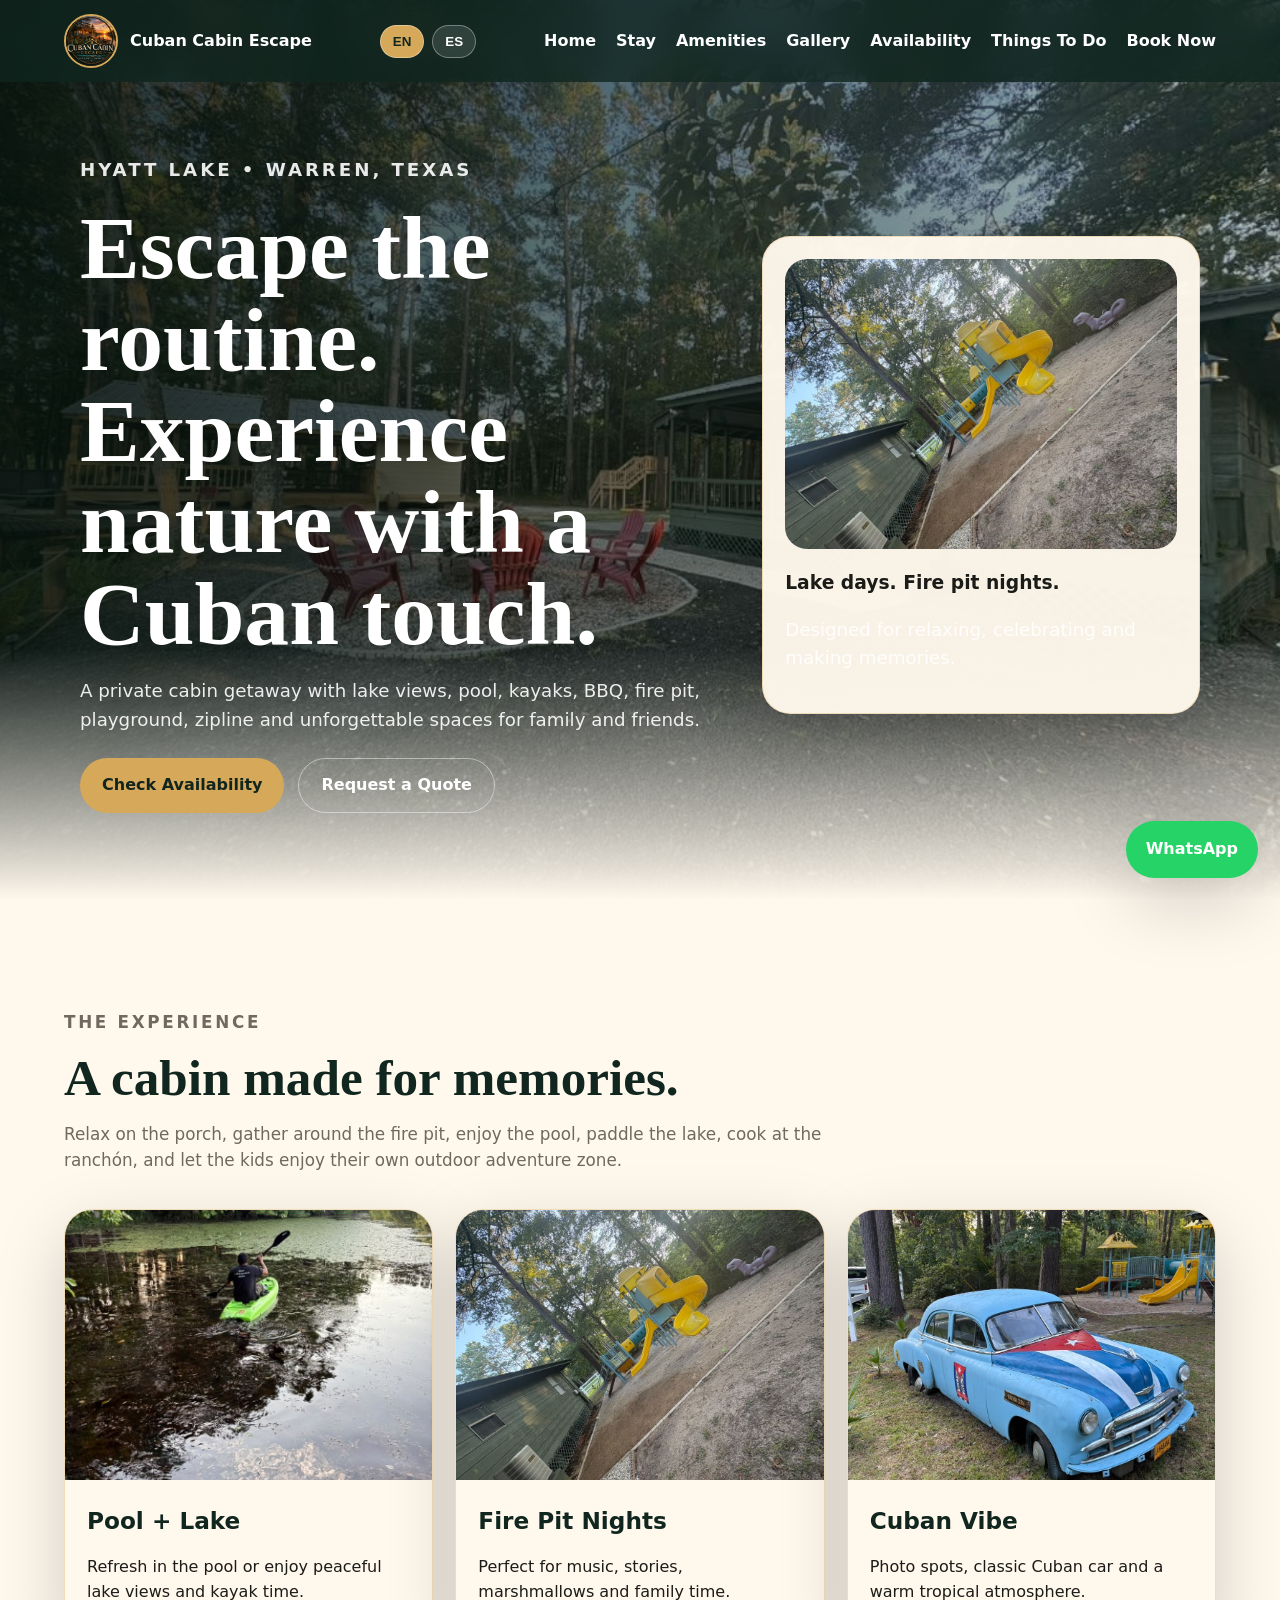
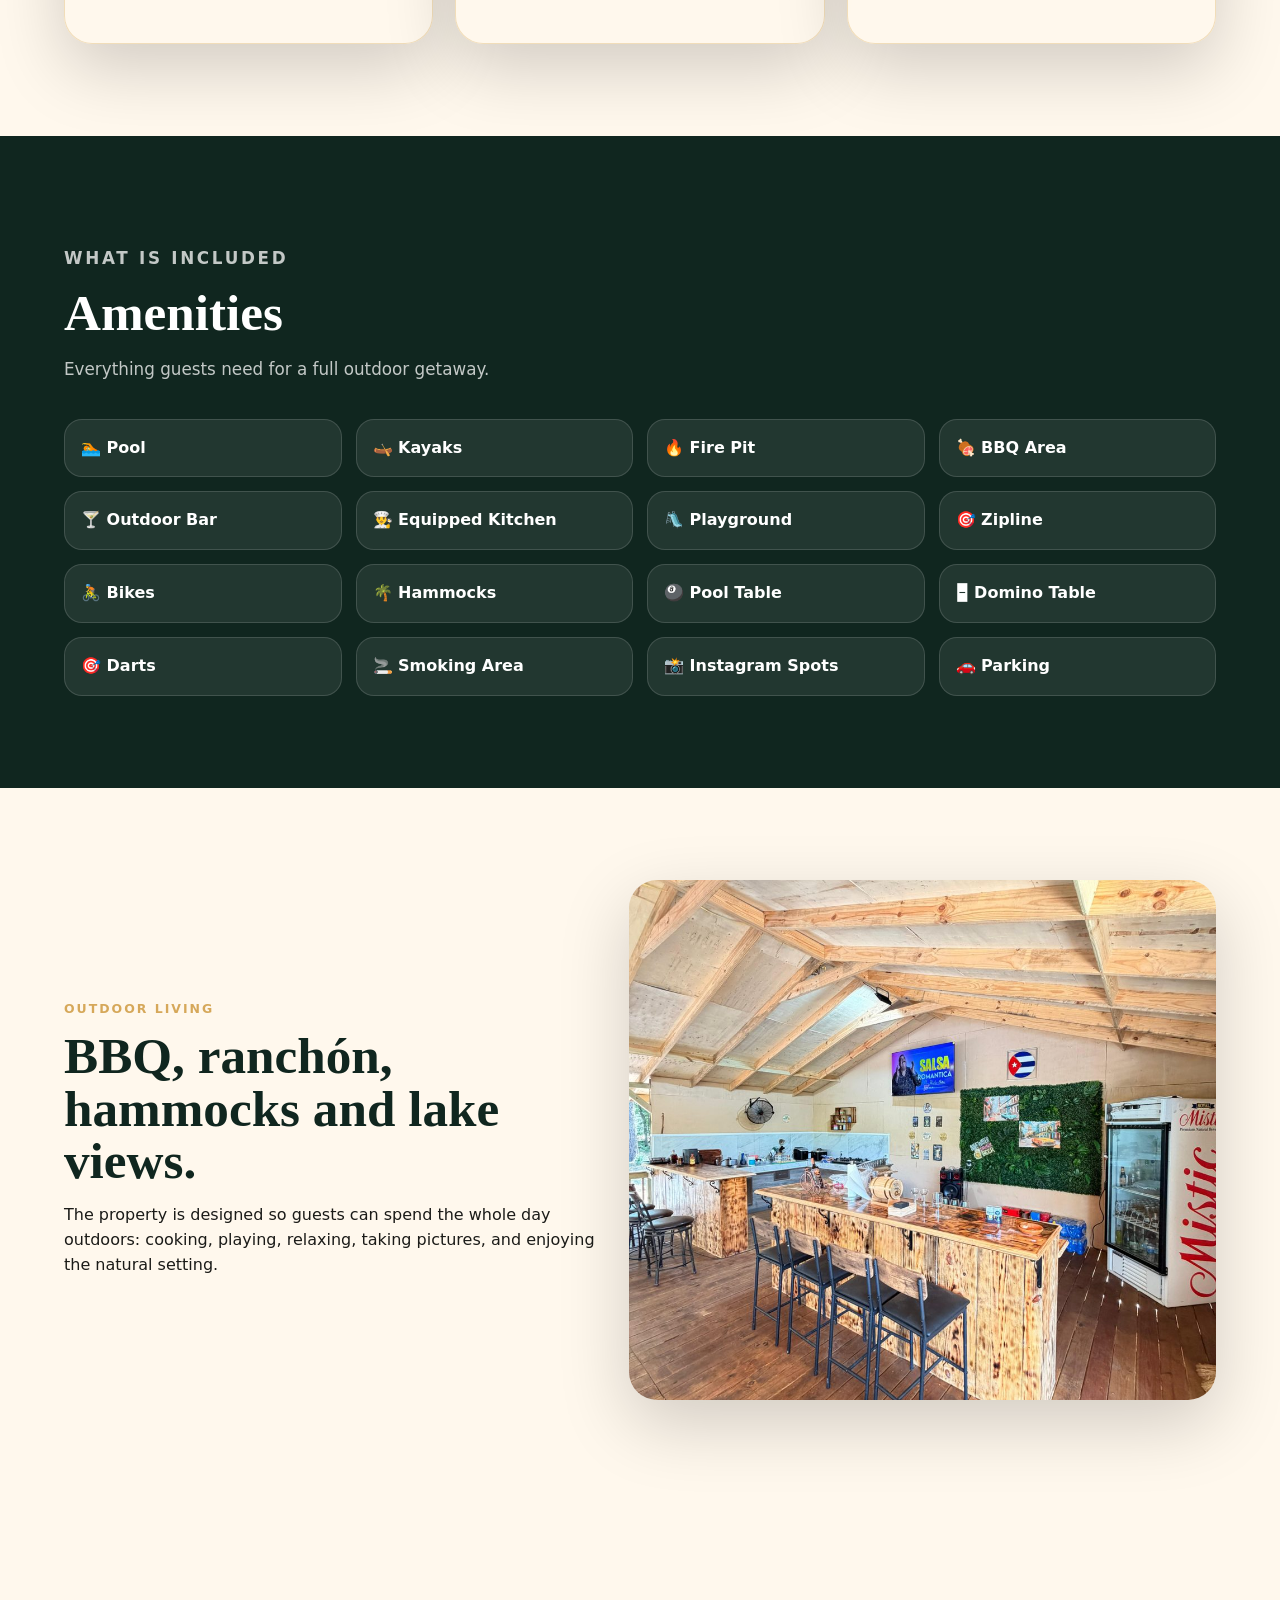
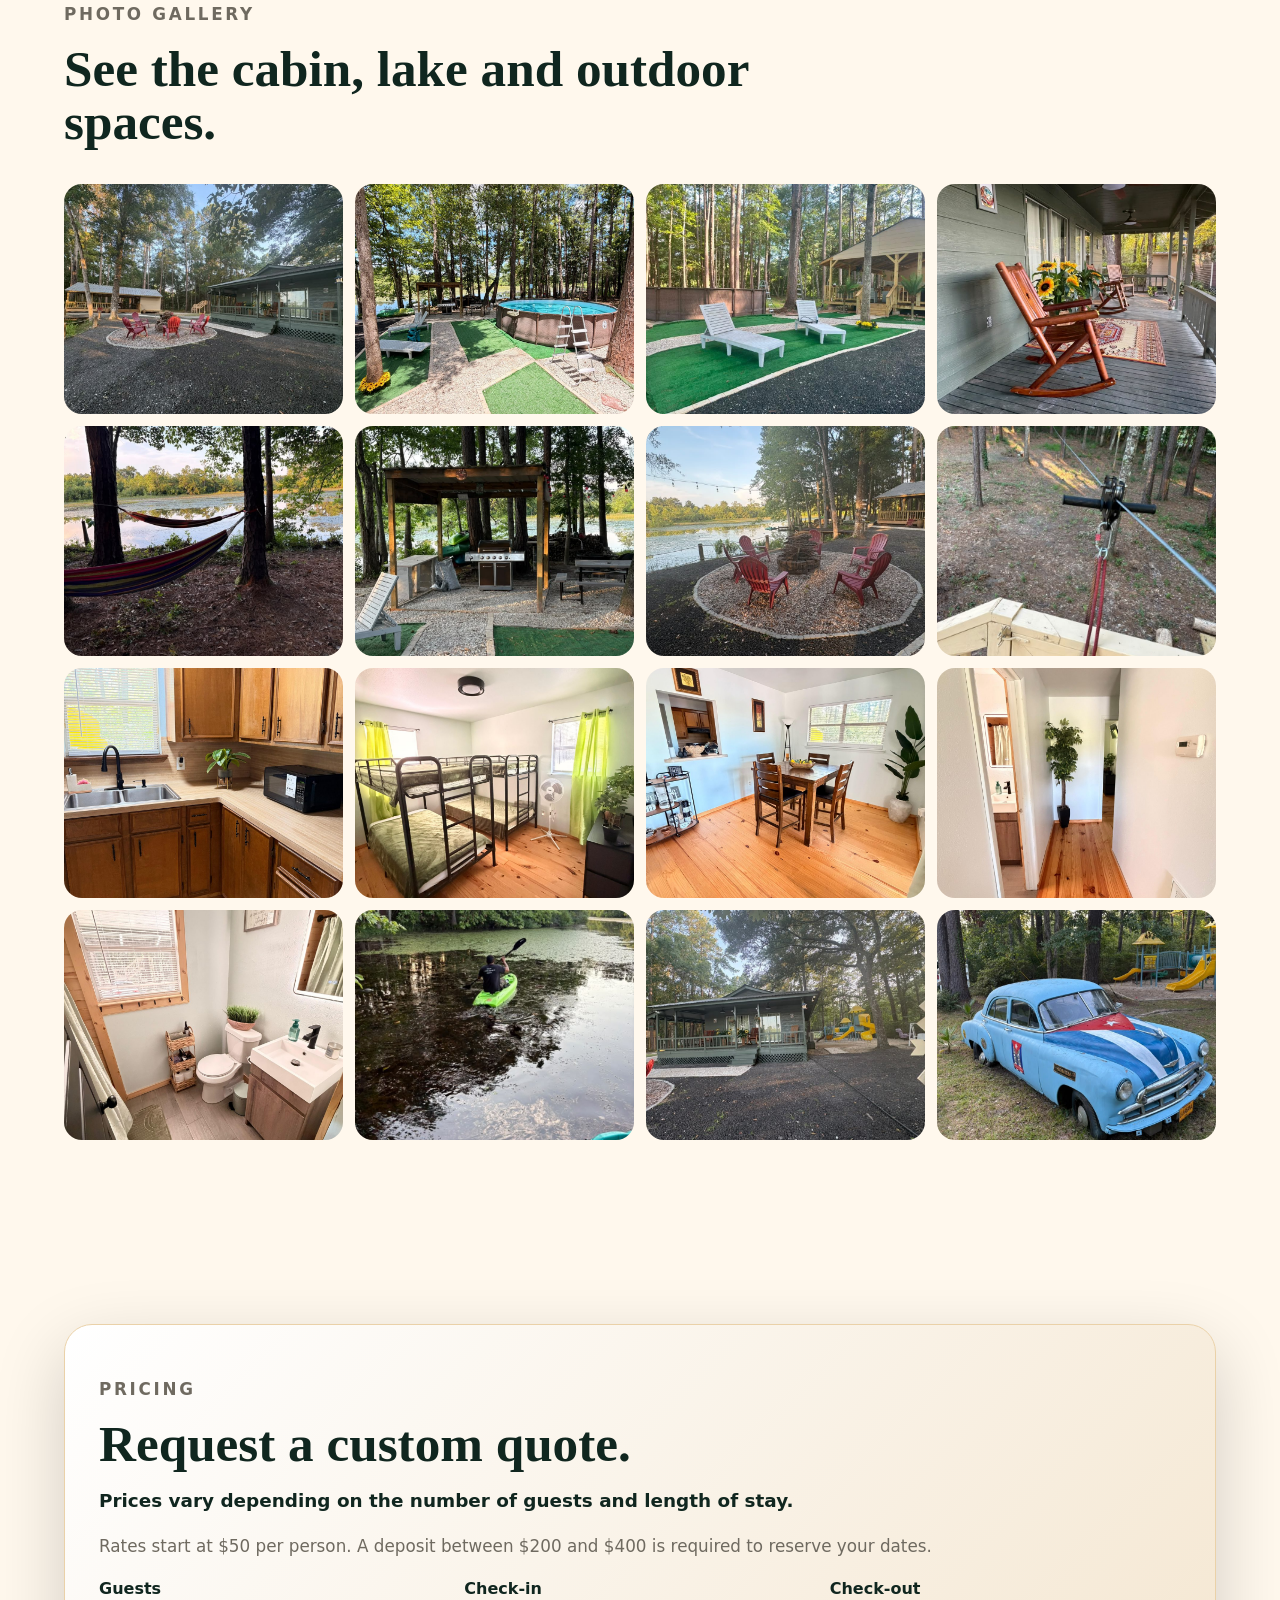
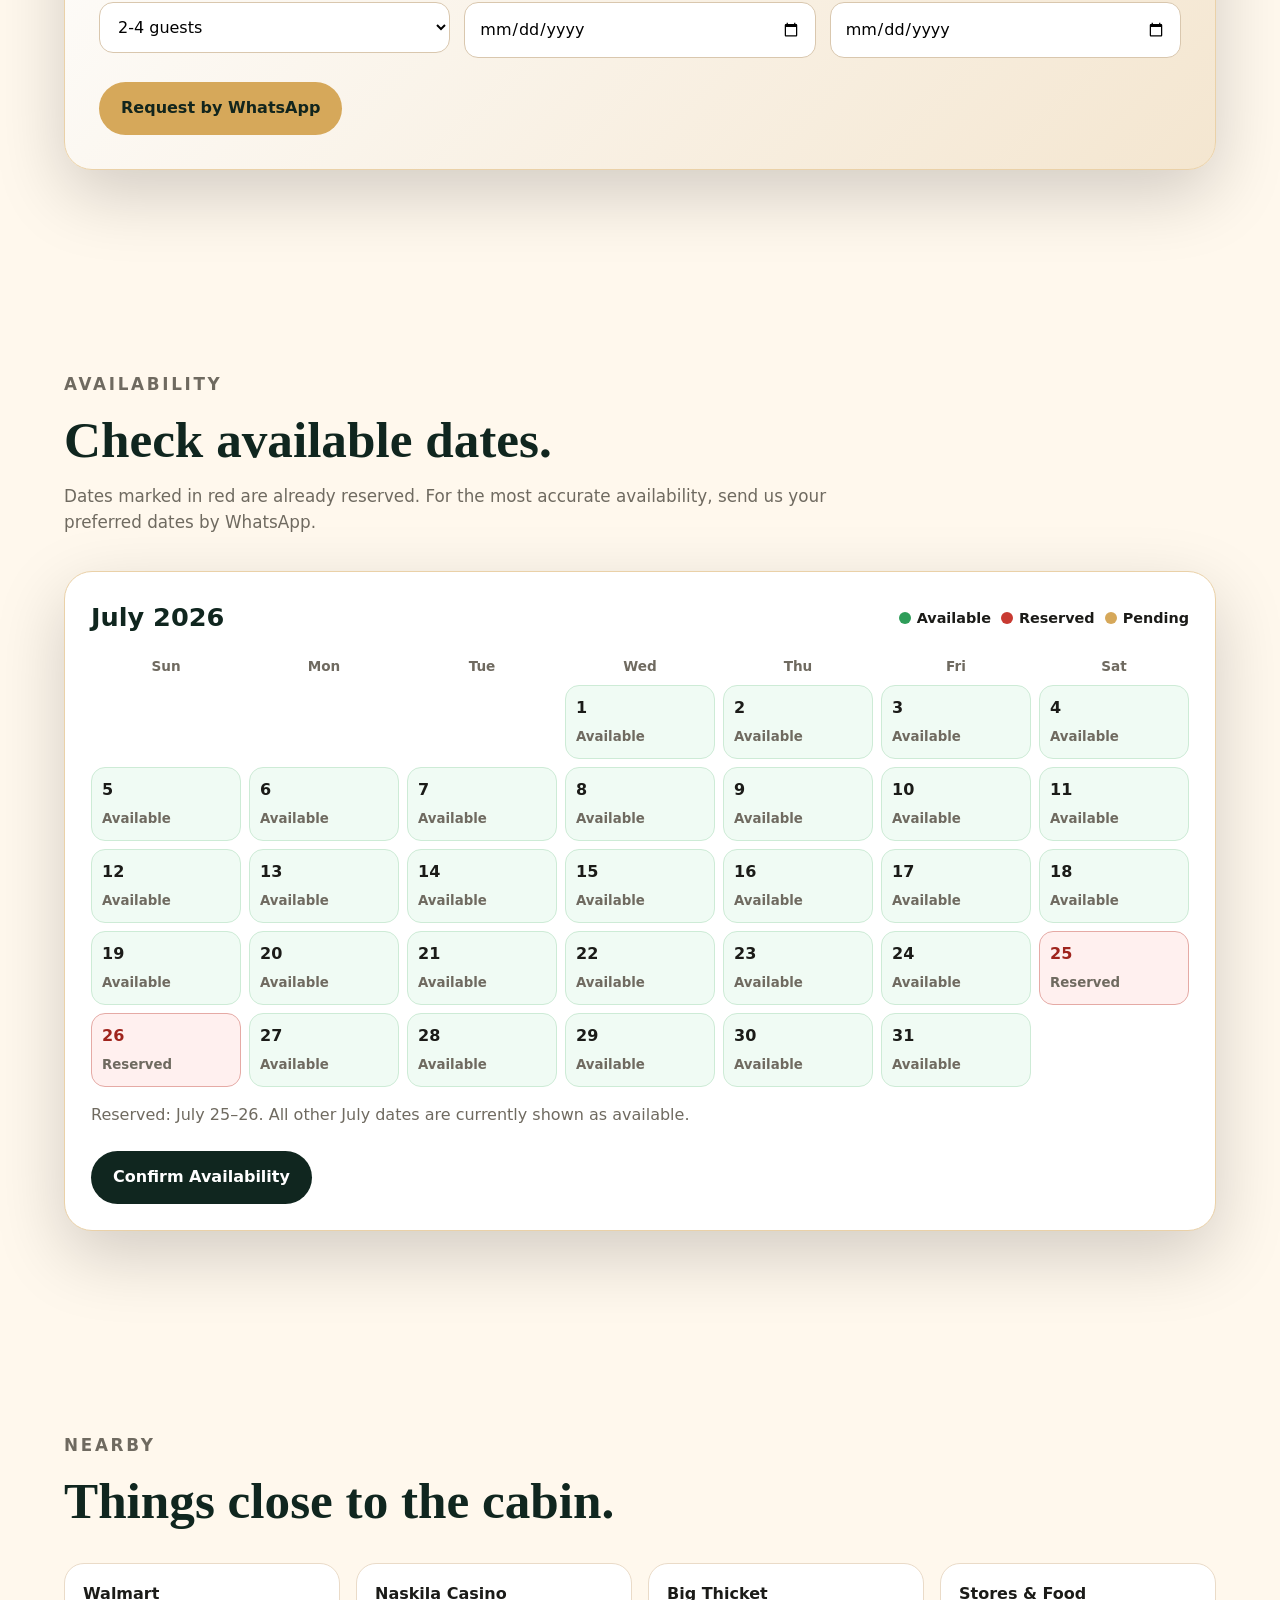
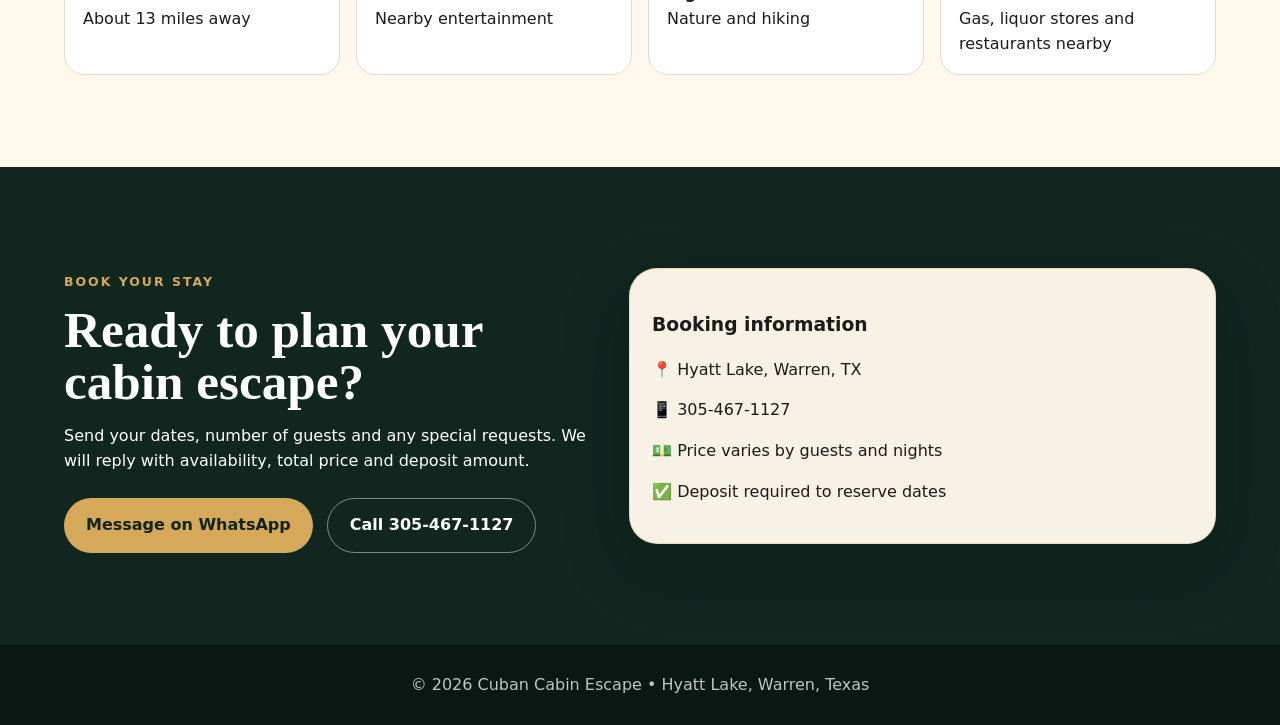
==== commit 7ee81d50: "Add files via upload" ====
--- a/index.html
+++ b/index.html
@@ -1 +1,37 @@
-<!doctype html><html lang="en"><head><meta charset="utf-8"><meta name="viewport" content="width=device-width,initial-scale=1"><title>Cuban Cabin Escape | Warren, TX</title><meta name="description" content="Private cabin rental in Hyatt Lake, Warren, Texas with pool, kayaks, BBQ, fire pit, playground, zipline and Cuban charm."><style>:root{--green:#10261f;--gold:#d6a85a;--cream:#fff8ed;--text:#1b1b18;--muted:#6f6a60;--shadow:0 24px 70px rgba(0,0,0,.18);--radius:28px}*{box-sizing:border-box}html{scroll-behavior:smooth}body{margin:0;font-family:Inter,system-ui,Arial,sans-serif;color:var(--text);background:var(--cream);line-height:1.55}img{max-width:100%;display:block}a{text-decoration:none;color:inherit}.header{position:fixed;inset:0 0 auto 0;z-index:50;display:flex;align-items:center;justify-content:space-between;padding:14px 5vw;background:rgba(16,38,31,.82);backdrop-filter:blur(14px);color:#fff}.brand{display:flex;align-items:center;gap:12px;font-weight:900}.brand img{width:54px;height:54px;border-radius:50%;object-fit:cover;border:2px solid var(--gold)}.nav{display:flex;gap:20px;font-weight:800}.nav a:hover{color:var(--gold)}.menu{display:none}.hero{min-height:100vh;display:grid;place-items:center;padding:120px 5vw 70px;position:relative;color:white;overflow:hidden}.hero:before{content:"";position:absolute;inset:0;background:linear-gradient(90deg,rgba(6,18,14,.88),rgba(6,18,14,.48),rgba(6,18,14,.2)),url('assets/images/grounds.jpg') center/cover;transform:scale(1.02)}.hero:after{content:"";position:absolute;inset:auto 0 0;height:28%;background:linear-gradient(transparent,var(--cream))}.hero-inner{position:relative;z-index:2;max-width:1120px;width:100%;display:grid;grid-template-columns:1.1fr .75fr;gap:40px;align-items:center}.eyebrow{color:var(--gold);font-weight:900;letter-spacing:.16em;text-transform:uppercase;font-size:.78rem}.hero h1,.section h2{font-family:Georgia,'Times New Roman',serif;line-height:1.02;margin:0}.hero h1{font-size:clamp(3rem,7vw,6.7rem)}.hero p{font-size:1.14rem;max-width:650px;color:rgba(255,255,255,.88)}.card{background:rgba(255,248,237,.97);color:var(--text);border-radius:var(--radius);padding:22px;box-shadow:var(--shadow);border:1px solid rgba(214,168,90,.35)}.hero-card img{border-radius:22px;height:290px;width:100%;object-fit:cover}.btns{display:flex;gap:14px;flex-wrap:wrap;margin-top:24px}.btn{display:inline-flex;align-items:center;justify-content:center;padding:14px 22px;border-radius:999px;font-weight:900}.primary{background:var(--gold);color:#12251d}.secondary{border:1px solid rgba(255,255,255,.45);color:white}.darkbtn{background:var(--green);color:white}.section{padding:92px 5vw}.wrap{max-width:1180px;margin:0 auto}.section-head{max-width:780px;margin-bottom:36px}.section h2{font-size:clamp(2.1rem,4vw,4rem);color:var(--green)}.section-head p,.pricing p{color:var(--muted);font-size:1.05rem}.grid{display:grid;gap:22px}.three{grid-template-columns:repeat(3,1fr)}.feature{overflow:hidden;padding:0}.feature img{height:270px;width:100%;object-fit:cover}.feature div{padding:22px}.feature h3{font-size:1.45rem;margin:.1rem 0 .4rem;color:var(--green)}.dark{background:var(--green);color:white}.dark h2{color:white}.dark .section-head p{color:rgba(255,255,255,.75)}.amenities{display:grid;grid-template-columns:repeat(4,1fr);gap:14px}.amenities span{background:rgba(255,255,255,.08);border:1px solid rgba(255,255,255,.14);border-radius:18px;padding:16px;font-weight:800}.split{display:grid;grid-template-columns:.95fr 1.05fr;gap:34px;align-items:center}.split img{border-radius:var(--radius);box-shadow:var(--shadow);height:520px;width:100%;object-fit:cover}.gallery{display:grid;grid-template-columns:repeat(4,1fr);gap:12px}.gallery img{height:230px;width:100%;object-fit:cover;border-radius:18px;cursor:pointer;transition:.25s}.gallery img:hover{transform:scale(1.02)}.pricing{background:linear-gradient(135deg,#fff,#f4e6d0);border:1px solid #ead1a8;border-radius:var(--radius);padding:34px;box-shadow:var(--shadow)}.pricing strong{font-size:1.15rem;color:var(--green)}.quote-box{display:grid;grid-template-columns:repeat(3,1fr);gap:14px;margin-top:18px}.quote-box label{font-weight:900;color:var(--green)}.quote-box input,.quote-box select{width:100%;border:1px solid #d9c7ae;border-radius:14px;padding:14px;background:white;font:inherit}.calendar-wrap{background:white;border-radius:var(--radius);padding:26px;box-shadow:var(--shadow);border:1px solid #ead1a8}.calendar-top{display:flex;align-items:center;justify-content:space-between;gap:16px;margin-bottom:18px}.calendar-title{font-size:1.6rem;font-weight:900;color:var(--green)}.legend{display:flex;gap:10px;flex-wrap:wrap}.legend span{display:inline-flex;align-items:center;gap:6px;font-weight:800;font-size:.9rem}.dot{width:12px;height:12px;border-radius:50%;display:inline-block}.dot.available{background:#2e9d59}.dot.reserved{background:#c83a32}.dot.pending{background:#d6a85a}.calendar{display:grid;grid-template-columns:repeat(7,1fr);gap:8px}.day-name{text-align:center;font-weight:900;color:var(--muted);font-size:.85rem}.day{min-height:74px;border:1px solid #eadbc8;background:#fffaf1;border-radius:14px;padding:10px;font-weight:800;display:flex;flex-direction:column;justify-content:space-between}.day.empty{background:transparent;border:0}.day small{font-weight:700;color:var(--muted)}.day.available{border-color:#cdebd6;background:#f0fbf4}.day.reserved{border-color:#e5aaa5;background:#fff0ef;color:#9f241d}.day.pending{border-color:#ead18d;background:#fff7dc;color:#8a620a}.calendar-note{margin-top:16px;color:var(--muted)}.nearby{display:grid;grid-template-columns:repeat(4,1fr);gap:16px}.nearby div{background:white;border-radius:20px;padding:18px;border:1px solid #eadbc8}.contact{background:var(--green);color:white}.contact h2{color:white}.footer{padding:28px 5vw;background:#0b1713;color:rgba(255,255,255,.75);text-align:center}.whatsapp{position:fixed;right:22px;bottom:22px;z-index:80;background:#25d366;color:white;border-radius:999px;padding:16px 20px;font-weight:900;box-shadow:var(--shadow)}.lightbox{position:fixed;inset:0;background:rgba(0,0,0,.9);display:none;align-items:center;justify-content:center;z-index:100;padding:28px}.lightbox img{max-height:90vh;max-width:95vw;border-radius:18px}.lightbox.open{display:flex}.close{position:absolute;top:20px;right:28px;color:white;font-size:38px;cursor:pointer}@media(max-width:900px){.nav{display:none}.menu{display:block;background:transparent;color:white;border:1px solid rgba(255,255,255,.3);border-radius:10px;padding:8px 10px}.nav.open{display:flex;position:absolute;top:82px;left:5vw;right:5vw;background:var(--green);border-radius:18px;padding:18px;flex-direction:column}.hero-inner,.split{grid-template-columns:1fr}.three,.amenities,.nearby{grid-template-columns:1fr 1fr}.gallery{grid-template-columns:1fr 1fr}.quote-box{grid-template-columns:1fr}.hero-card{display:none}}@media(max-width:560px){.brand span{font-size:.9rem}.brand img{width:44px;height:44px}.three,.amenities,.nearby,.gallery{grid-template-columns:1fr}.gallery img{height:260px}.section{padding:68px 5vw}.calendar{gap:5px}.day{min-height:58px;padding:7px;font-size:.9rem}.day small{font-size:.65rem}.calendar-top{align-items:flex-start;flex-direction:column}.whatsapp{left:18px;right:18px;text-align:center}.split img{height:360px}}</style></head><body><header class="header"><a class="brand" href="#top"><img src="assets/images/logo.jpg"><span>Cuban Cabin Escape</span></a><button class="menu" id="menu">☰</button><nav class="nav" id="nav"><a href="#experience">Experience</a><a href="#amenities">Amenities</a><a href="#gallery">Gallery</a><a href="#pricing">Pricing</a><a href="#availability">Availability</a><a href="#contact">Book</a></nav></header><main id="top"><section class="hero"><div class="hero-inner"><div><p class="eyebrow">Hyatt Lake • Warren, Texas</p><h1>Escape the routine. Experience nature with a Cuban touch.</h1><p>A private cabin getaway with lake views, pool, kayaks, BBQ, fire pit, playground, zipline and unforgettable spaces for family and friends.</p><div class="btns"><a class="btn primary" href="https://wa.me/13054671127?text=Hello%2C%20I%20would%20like%20to%20request%20a%20quote%20for%20Cuban%20Cabin%20Escape." target="_blank">Request a Quote</a><a class="btn secondary" href="#gallery">View Gallery</a></div></div><aside class="card hero-card"><img src="assets/images/firepit.jpg"><h3>Lake days. Fire pit nights.</h3><p>Designed for relaxing, celebrating and making memories.</p></aside></div></section><section class="section" id="experience"><div class="wrap"><div class="section-head"><p class="eyebrow">The experience</p><h2>A cabin made for memories.</h2><p>Relax on the porch, gather around the fire pit, enjoy the pool, paddle the lake, cook at the ranchón, and let the kids enjoy their own outdoor adventure zone.</p></div><div class="grid three"><article class="card feature"><img src="assets/images/lake-kayak.jpg"><div><h3>Pool + Lake</h3><p>Refresh in the pool or enjoy peaceful lake views and kayak time.</p></div></article><article class="card feature"><img src="assets/images/firepit.jpg"><div><h3>Fire Pit Nights</h3><p>Perfect for music, stories, marshmallows and family time.</p></div></article><article class="card feature"><img src="assets/images/cuban-car.jpg"><div><h3>Cuban Vibe</h3><p>Photo spots, classic Cuban car and a warm tropical atmosphere.</p></div></article></div></div></section><section class="section dark" id="amenities"><div class="wrap"><div class="section-head"><p class="eyebrow">What is included</p><h2>Amenities</h2><p>Everything guests need for a full outdoor getaway.</p></div><div class="amenities"><span>🏊 Pool</span><span>🛶 Kayaks</span><span>🔥 Fire Pit</span><span>🍖 BBQ Area</span><span>🍸 Outdoor Bar</span><span>👨‍🍳 Equipped Kitchen</span><span>🛝 Playground</span><span>🎯 Zipline</span><span>🚴 Bikes</span><span>🌴 Hammocks</span><span>🎱 Pool Table</span><span>🁢 Domino Table</span><span>🎯 Darts</span><span>🚬 Smoking Area</span><span>📸 Instagram Spots</span><span>🚗 Parking</span></div></div></section><section class="section"><div class="wrap split"><div><p class="eyebrow">Outdoor living</p><h2>BBQ, ranchón, hammocks and lake views.</h2><p>The property is designed so guests can spend the whole day outdoors: cooking, playing, relaxing, taking pictures, and enjoying the natural setting.</p></div><img src="assets/images/ranchon-bar.jpg"></div></section><section class="section" id="gallery"><div class="wrap"><div class="section-head"><p class="eyebrow">Photo gallery</p><h2>See the cabin, lake and outdoor spaces.</h2></div><div class="gallery" id="galleryGrid"><img src="assets/images/grounds.jpg"><img src="assets/images/pool-view.jpg"><img src="assets/images/pool-loungers.jpg"><img src="assets/images/front-porch.jpg"><img src="assets/images/hammocks.jpg"><img src="assets/images/bbq-area.jpg"><img src="assets/images/playground.jpg"><img src="assets/images/zipline.jpg"><img src="assets/images/master-bedroom.jpg"><img src="assets/images/bunk-room.jpg"><img src="assets/images/dining.jpg"><img src="assets/images/kitchen.jpg"><img src="assets/images/bathroom.jpg"><img src="assets/images/lake-kayak.jpg"><img src="assets/images/cabin-front.jpg"><img src="assets/images/cuban-car.jpg"></div></div></section><section class="section" id="pricing"><div class="wrap"><div class="pricing"><p class="eyebrow">Pricing</p><h2>Request a custom quote.</h2><p><strong>Prices vary depending on the number of guests and length of stay.</strong></p><p>Rates start at <strong>$50 per person</strong>. A deposit between <strong>$200 and $400</strong> is required to reserve your dates.</p><div class="quote-box"><div><label>Guests</label><select id="guests"><option>2-4 guests</option><option>5-8 guests</option><option>9-12 guests</option><option>13+ guests</option></select></div><div><label>Check-in</label><input type="date" id="checkin"></div><div><label>Check-out</label><input type="date" id="checkout"></div></div><div class="btns"><a class="btn primary" id="quoteBtn" target="_blank">Request by WhatsApp</a></div></div></div></section><section class="section" id="availability"><div class="wrap"><div class="section-head"><p class="eyebrow">Availability</p><h2>Check available dates.</h2><p>Dates marked in red are already reserved. For the most accurate availability, send us your preferred dates by WhatsApp.</p></div><div class="calendar-wrap"><div class="calendar-top"><div class="calendar-title">July 2026</div><div class="legend"><span><i class="dot available"></i>Available</span><span><i class="dot reserved"></i>Reserved</span><span><i class="dot pending"></i>Pending</span></div></div><div class="calendar"><div class="day-name">Sun</div><div class="day-name">Mon</div><div class="day-name">Tue</div><div class="day-name">Wed</div><div class="day-name">Thu</div><div class="day-name">Fri</div><div class="day-name">Sat</div><div class="day empty"></div><div class="day empty"></div><div class="day empty"></div><div class="day available">1<small>Available</small></div><div class="day available">2<small>Available</small></div><div class="day available">3<small>Available</small></div><div class="day available">4<small>Available</small></div><div class="day available">5<small>Available</small></div><div class="day available">6<small>Available</small></div><div class="day available">7<small>Available</small></div><div class="day available">8<small>Available</small></div><div class="day available">9<small>Available</small></div><div class="day available">10<small>Available</small></div><div class="day available">11<small>Available</small></div><div class="day available">12<small>Available</small></div><div class="day available">13<small>Available</small></div><div class="day available">14<small>Available</small></div><div class="day available">15<small>Available</small></div><div class="day available">16<small>Available</small></div><div class="day available">17<small>Available</small></div><div class="day available">18<small>Available</small></div><div class="day available">19<small>Available</small></div><div class="day available">20<small>Available</small></div><div class="day available">21<small>Available</small></div><div class="day available">22<small>Available</small></div><div class="day available">23<small>Available</small></div><div class="day available">24<small>Available</small></div><div class="day reserved">25<small>Reserved</small></div><div class="day reserved">26<small>Reserved</small></div><div class="day available">27<small>Available</small></div><div class="day available">28<small>Available</small></div><div class="day available">29<small>Available</small></div><div class="day available">30<small>Available</small></div><div class="day available">31<small>Available</small></div><div class="day empty"></div></div><p class="calendar-note">Reserved: July 25–26. All other July dates are currently shown as available.</p><div class="btns"><a class="btn darkbtn" href="https://wa.me/13054671127?text=Hello%2C%20I%20would%20like%20to%20check%20availability%20for%20Cuban%20Cabin%20Escape." target="_blank">Confirm Availability</a></div></div></div></section><section class="section"><div class="wrap"><div class="section-head"><p class="eyebrow">Nearby</p><h2>Things close to the cabin.</h2></div><div class="nearby"><div><strong>Walmart</strong><br>About 13 miles away</div><div><strong>Naskila Casino</strong><br>Nearby entertainment</div><div><strong>Big Thicket</strong><br>Nature and hiking</div><div><strong>Stores & Food</strong><br>Gas, liquor stores and restaurants nearby</div></div></div></section><section class="section contact" id="contact"><div class="wrap split"><div><p class="eyebrow">Book your stay</p><h2>Ready to plan your cabin escape?</h2><p>Send your dates, number of guests and any special requests. We will reply with availability, total price and deposit amount.</p><div class="btns"><a class="btn primary" href="https://wa.me/13054671127?text=Hello%2C%20I%20would%20like%20to%20request%20availability%20for%20Cuban%20Cabin%20Escape." target="_blank">Message on WhatsApp</a><a class="btn secondary" href="tel:13054671127">Call 305-467-1127</a></div></div><div class="card"><h3>Booking information</h3><p>📍 Hyatt Lake, Warren, TX</p><p>📱 305-467-1127</p><p>💵 Price varies by guests and nights</p><p>✅ Deposit required to reserve dates</p></div></div></section></main><footer class="footer">© <span id="year"></span> Cuban Cabin Escape • Hyatt Lake, Warren, Texas</footer><a class="whatsapp" href="https://wa.me/13054671127?text=Hello%2C%20I%20would%20like%20information%20about%20Cuban%20Cabin%20Escape." target="_blank">WhatsApp</a><div class="lightbox" id="lightbox"><span class="close" id="close">×</span><img id="lightboxImg"></div><script>document.getElementById('year').textContent=new Date().getFullYear();const menu=document.getElementById('menu'),nav=document.getElementById('nav');menu&&menu.addEventListener('click',()=>nav.classList.toggle('open'));const quoteBtn=document.getElementById('quoteBtn');function quoteLink(){const g=document.getElementById('guests').value,ci=document.getElementById('checkin').value,co=document.getElementById('checkout').value;quoteBtn.href='https://wa.me/13054671127?text='+encodeURIComponent(`Hello, I would like a quote for Cuban Cabin Escape. Guests: ${g}. Check-in: ${ci||'pending'}. Check-out: ${co||'pending'}.`)}['guests','checkin','checkout'].forEach(id=>document.getElementById(id).addEventListener('change',quoteLink));quoteLink();const lb=document.getElementById('lightbox'),lbImg=document.getElementById('lightboxImg');document.querySelectorAll('#galleryGrid img').forEach(img=>img.addEventListener('click',()=>{lbImg.src=img.src;lb.classList.add('open')}));document.getElementById('close').onclick=()=>lb.classList.remove('open');lb.onclick=e=>{if(e.target===lb)lb.classList.remove('open')};</script></body></html>
+<!doctype html>
+<html lang="en">
+<head>
+<meta charset="utf-8"><meta name="viewport" content="width=device-width,initial-scale=1">
+<title>Cuban Cabin Escape | Warren, Texas Cabin Rental</title>
+<meta name="description" content="Private cabin rental in Hyatt Lake, Warren, Texas with pool, kayaks, BBQ, fire pit, playground, zipline, outdoor bar and Cuban charm.">
+<style>
+:root{--green:#10261f;--green2:#19382c;--gold:#d6a85a;--cream:#fff8ed;--text:#1b1b18;--muted:#6f6a60;--shadow:0 24px 70px rgba(0,0,0,.18);--radius:28px}*{box-sizing:border-box}html{scroll-behavior:smooth}body{margin:0;font-family:Inter,system-ui,Arial,sans-serif;color:var(--text);background:var(--cream);line-height:1.55}img,video{max-width:100%;display:block}a{text-decoration:none;color:inherit}.header{position:fixed;inset:0 0 auto 0;z-index:50;display:flex;align-items:center;justify-content:space-between;padding:14px 5vw;background:rgba(16,38,31,.78);backdrop-filter:blur(14px);color:#fff}.brand{display:flex;align-items:center;gap:12px;font-weight:900}.brand img{width:54px;height:54px;border-radius:50%;object-fit:cover;border:2px solid var(--gold)}.nav{display:flex;gap:20px;font-weight:800}.nav a:hover{color:var(--gold)}.menu{display:none}.lang{display:flex;gap:8px;align-items:center}.lang button{border:1px solid rgba(255,255,255,.35);background:rgba(255,255,255,.12);color:white;border-radius:999px;padding:8px 12px;font-weight:900;cursor:pointer}.lang button.active{background:var(--gold);color:#10261f}.hero{min-height:100vh;display:grid;place-items:center;padding:120px 5vw 70px;position:relative;color:white;overflow:hidden}.hero video{position:absolute;inset:0;width:100%;height:100%;object-fit:cover;z-index:0}.hero:before{content:"";position:absolute;inset:0;z-index:1;background:linear-gradient(90deg,rgba(6,18,14,.88),rgba(6,18,14,.55),rgba(6,18,14,.25))}.hero:after{content:"";position:absolute;z-index:2;inset:auto 0 0;height:28%;background:linear-gradient(transparent,var(--cream))}.hero-inner{position:relative;z-index:3;max-width:1120px;width:100%;display:grid;grid-template-columns:1.1fr .75fr;gap:40px;align-items:center}.eyebrow{color:var(--gold);font-weight:900;letter-spacing:.16em;text-transform:uppercase;font-size:.78rem}.hero h1,.section h2{font-family:Georgia,'Times New Roman',serif;line-height:1.02;margin:0}.hero h1{font-size:clamp(3rem,7vw,6.7rem)}.hero p{font-size:1.14rem;max-width:650px;color:rgba(255,255,255,.9)}.card{background:rgba(255,248,237,.97);color:var(--text);border-radius:var(--radius);padding:22px;box-shadow:var(--shadow);border:1px solid rgba(214,168,90,.35)}.hero-card img{border-radius:22px;height:290px;width:100%;object-fit:cover}.btns{display:flex;gap:14px;flex-wrap:wrap;margin-top:24px}.btn{display:inline-flex;align-items:center;justify-content:center;padding:14px 22px;border-radius:999px;font-weight:900}.primary{background:var(--gold);color:#12251d}.secondary{border:1px solid rgba(255,255,255,.45);color:white}.darkbtn{background:var(--green);color:white}.section{padding:92px 5vw}.wrap{max-width:1180px;margin:0 auto}.section-head{max-width:780px;margin-bottom:36px}.section h2{font-size:clamp(2.1rem,4vw,4rem);color:var(--green)}.section-head p,.pricing p{color:var(--muted);font-size:1.05rem}.grid{display:grid;gap:22px}.three{grid-template-columns:repeat(3,1fr)}.feature{overflow:hidden;padding:0}.feature img{height:270px;width:100%;object-fit:cover}.feature div{padding:22px}.feature h3{font-size:1.45rem;margin:.1rem 0 .4rem;color:var(--green)}.dark{background:var(--green);color:white}.dark h2{color:white}.dark .section-head p{color:rgba(255,255,255,.75)}.amenities{display:grid;grid-template-columns:repeat(4,1fr);gap:14px}.amenities span{background:rgba(255,255,255,.08);border:1px solid rgba(255,255,255,.14);border-radius:18px;padding:16px;font-weight:800}.split{display:grid;grid-template-columns:.95fr 1.05fr;gap:34px;align-items:center}.split img{border-radius:var(--radius);box-shadow:var(--shadow);height:520px;width:100%;object-fit:cover}.gallery{display:grid;grid-template-columns:repeat(4,1fr);gap:12px}.gallery img{height:230px;width:100%;object-fit:cover;border-radius:18px;cursor:pointer;transition:.25s}.gallery img:hover{transform:scale(1.02)}.pricing{background:linear-gradient(135deg,#fff,#f4e6d0);border:1px solid #ead1a8;border-radius:var(--radius);padding:34px;box-shadow:var(--shadow)}.pricing strong{font-size:1.15rem;color:var(--green)}.quote-box{display:grid;grid-template-columns:repeat(3,1fr);gap:14px;margin-top:18px}.quote-box label{font-weight:900;color:var(--green)}.quote-box input,.quote-box select{width:100%;border:1px solid #d9c7ae;border-radius:14px;padding:14px;background:white;font:inherit}.calendar-wrap{background:white;border-radius:var(--radius);padding:26px;box-shadow:var(--shadow);border:1px solid #ead1a8}.calendar-top{display:flex;align-items:center;justify-content:space-between;gap:16px;margin-bottom:18px}.calendar-title{font-size:1.6rem;font-weight:900;color:var(--green)}.legend{display:flex;gap:10px;flex-wrap:wrap}.legend span{display:inline-flex;align-items:center;gap:6px;font-weight:800;font-size:.9rem}.dot{width:12px;height:12px;border-radius:50%;display:inline-block}.dot.available{background:#2e9d59}.dot.reserved{background:#c83a32}.dot.pending{background:#d6a85a}.calendar{display:grid;grid-template-columns:repeat(7,1fr);gap:8px}.day-name{text-align:center;font-weight:900;color:var(--muted);font-size:.85rem}.day{min-height:74px;border:1px solid #eadbc8;background:#fffaf1;border-radius:14px;padding:10px;font-weight:800;display:flex;flex-direction:column;justify-content:space-between}.day.empty{background:transparent;border:0}.day small{font-weight:700;color:var(--muted)}.day.available{border-color:#cdebd6;background:#f0fbf4}.day.reserved{border-color:#e5aaa5;background:#fff0ef;color:#9f241d}.calendar-note{margin-top:16px;color:var(--muted)}.nearby{display:grid;grid-template-columns:repeat(4,1fr);gap:16px}.nearby div{background:white;border-radius:20px;padding:18px;border:1px solid #eadbc8}.contact{background:var(--green);color:white}.contact h2{color:white}.footer{padding:28px 5vw;background:#0b1713;color:rgba(255,255,255,.75);text-align:center}.whatsapp{position:fixed;right:22px;bottom:22px;z-index:80;background:#25d366;color:white;border-radius:999px;padding:16px 20px;font-weight:900;box-shadow:var(--shadow)}.lightbox{position:fixed;inset:0;background:rgba(0,0,0,.9);display:none;align-items:center;justify-content:center;z-index:100;padding:28px}.lightbox img{max-height:90vh;max-width:95vw;border-radius:18px}.lightbox.open{display:flex}.close{position:absolute;top:20px;right:28px;color:white;font-size:38px;cursor:pointer}@media(max-width:900px){.lang{gap:4px}.lang button{padding:7px 9px}.nav{display:none}.menu{display:block;background:transparent;color:white;border:1px solid rgba(255,255,255,.3);border-radius:10px;padding:8px 10px}.nav.open{display:flex;position:absolute;top:82px;left:5vw;right:5vw;background:var(--green);border-radius:18px;padding:18px;flex-direction:column}.hero-inner,.split{grid-template-columns:1fr}.three,.amenities,.nearby{grid-template-columns:1fr 1fr}.gallery{grid-template-columns:1fr 1fr}.quote-box{grid-template-columns:1fr}.hero-card{display:none}}@media(max-width:560px){.brand span{font-size:.9rem}.brand img{width:44px;height:44px}.three,.amenities,.nearby,.gallery{grid-template-columns:1fr}.gallery img{height:260px}.section{padding:68px 5vw}.calendar{gap:5px}.day{min-height:58px;padding:7px;font-size:.9rem}.day small{font-size:.65rem}.calendar-top{align-items:flex-start;flex-direction:column}.whatsapp{left:18px;right:18px;text-align:center}.split img{height:360px}}
+</style>
+</head>
+<body>
+<header class="header"><a class="brand" href="#top"><img src="assets/images/logo.jpg" alt="Cuban Cabin Escape logo"><span>Cuban Cabin Escape</span></a><div class="lang"><button type="button" class="active" data-lang="en">EN</button><button type="button" data-lang="es">ES</button></div><button class="menu" id="menu">☰</button><nav class="nav" id="nav"><a href="#top">Home</a><a href="#experience">Stay</a><a href="#amenities">Amenities</a><a href="#gallery">Gallery</a><a href="#availability">Availability</a><a href="#nearby">Things To Do</a><a href="#contact">Book Now</a></nav></header>
+<main id="top">
+<section class="hero"><video autoplay muted loop playsinline poster="assets/images/grounds.jpg"><source src="assets/videos/hero-video.mp4" type="video/mp4"></video><div class="hero-inner"><div><p class="eyebrow"><span data-i18n="hero_location">Hyatt Lake • Warren, Texas</span></p><h1 data-i18n="hero_title">Escape the routine. Experience nature with a Cuban touch.</h1><p data-i18n="hero_copy">A private cabin getaway with lake views, pool, kayaks, BBQ, fire pit, playground, zipline and unforgettable spaces for family and friends.</p><div class="btns"><a class="btn primary" href="#availability" data-i18n="btn_availability">Check Availability</a><a class="btn secondary" href="https://wa.me/13054671127?text=Hello%2C%20I%20would%20like%20to%20request%20a%20quote%20for%20Cuban%20Cabin%20Escape." target="_blank" data-i18n="btn_quote">Request a Quote</a></div></div><aside class="card hero-card"><img src="assets/images/firepit.jpg" alt="Fire pit"><h3><span data-i18n="hero_card_title">Lake days. Fire pit nights.</span></h3><p><span data-i18n="hero_card_copy">Designed for relaxing, celebrating and making memories.</span></p></aside></div></section>
+<section class="section" id="experience"><div class="wrap"><div class="section-head"><p class="eyebrow">The experience</p><h2>A cabin made for memories.</h2><p>Relax on the porch, gather around the fire pit, enjoy the pool, paddle the lake, cook at the ranchón, and let the kids enjoy their own outdoor adventure zone.</p></div><div class="grid three"><article class="card feature"><img src="assets/images/lake-kayak.jpg"><div><h3>Pool + Lake</h3><p>Refresh in the pool or enjoy peaceful lake views and kayak time.</p></div></article><article class="card feature"><img src="assets/images/firepit.jpg"><div><h3>Fire Pit Nights</h3><p>Perfect for music, stories, marshmallows and family time.</p></div></article><article class="card feature"><img src="assets/images/cuban-car.jpg"><div><h3>Cuban Vibe</h3><p>Photo spots, classic Cuban car and a warm tropical atmosphere.</p></div></article></div></div></section>
+<section class="section dark" id="amenities"><div class="wrap"><div class="section-head"><p class="eyebrow">What is included</p><h2>Amenities</h2><p>Everything guests need for a full outdoor getaway.</p></div><div class="amenities"><span>🏊 Pool</span><span>🛶 Kayaks</span><span>🔥 Fire Pit</span><span>🍖 BBQ Area</span><span>🍸 Outdoor Bar</span><span>👨‍🍳 Equipped Kitchen</span><span>🛝 Playground</span><span>🎯 Zipline</span><span>🚴 Bikes</span><span>🌴 Hammocks</span><span>🎱 Pool Table</span><span>🁢 Domino Table</span><span>🎯 Darts</span><span>🚬 Smoking Area</span><span>📸 Instagram Spots</span><span>🚗 Parking</span></div></div></section>
+<section class="section"><div class="wrap split"><div><p class="eyebrow">Outdoor living</p><h2>BBQ, ranchón, hammocks and lake views.</h2><p>The property is designed so guests can spend the whole day outdoors: cooking, playing, relaxing, taking pictures, and enjoying the natural setting.</p></div><img src="assets/images/ranchon-bar.jpg"></div></section>
+<section class="section" id="gallery"><div class="wrap"><div class="section-head"><p class="eyebrow">Photo gallery</p><h2>See the cabin, lake and outdoor spaces.</h2></div><div class="gallery" id="galleryGrid"><img src="assets/images/grounds.jpg"><img src="assets/images/pool-view.jpg"><img src="assets/images/pool-loungers.jpg"><img src="assets/images/front-porch.jpg"><img src="assets/images/hammocks.jpg"><img src="assets/images/bbq-area.jpg"><img src="assets/images/playground.jpg"><img src="assets/images/zipline.jpg"><img src="assets/images/master-bedroom.jpg"><img src="assets/images/bunk-room.jpg"><img src="assets/images/dining.jpg"><img src="assets/images/kitchen.jpg"><img src="assets/images/bathroom.jpg"><img src="assets/images/lake-kayak.jpg"><img src="assets/images/cabin-front.jpg"><img src="assets/images/cuban-car.jpg"></div></div></section>
+<section class="section" id="pricing"><div class="wrap"><div class="pricing"><p class="eyebrow">Pricing</p><h2><span data-i18n="pricing_title">Request a custom quote.</span></h2><p><strong data-i18n="pricing_copy1">Prices vary depending on the number of guests and length of stay.</strong></p><p><span data-i18n="pricing_copy2">Rates start at $50 per person. A deposit between $200 and $400 is required to reserve your dates.</span></p><div class="quote-box"><div><label>Guests</label><select id="guests"><option>2-4 guests</option><option>5-8 guests</option><option>9-12 guests</option><option>13+ guests</option></select></div><div><label>Check-in</label><input type="date" id="checkin"></div><div><label>Check-out</label><input type="date" id="checkout"></div></div><div class="btns"><a class="btn primary" id="quoteBtn" target="_blank">Request by WhatsApp</a></div></div></div></section>
+<section class="section" id="availability"><div class="wrap"><div class="section-head"><p class="eyebrow"><span data-i18n="availability_eyebrow">Availability</span></p><h2 data-i18n="availability_title">Check available dates.</h2><p data-i18n="availability_copy">Dates marked in red are already reserved. For the most accurate availability, send us your preferred dates by WhatsApp.</p></div><div class="calendar-wrap"><div class="calendar-top"><div class="calendar-title" data-i18n="july">July 2026</div><div class="legend"><span><i class="dot available"></i>Available</span><span><i class="dot reserved"></i>Reserved</span><span><i class="dot pending"></i>Pending</span></div></div><div class="calendar" id="calendar"></div><p class="calendar-note"><span data-i18n="calendar_note">Reserved: July 25–26. All other July dates are currently shown as available.</span></p><div class="btns"><a class="btn darkbtn" href="https://wa.me/13054671127?text=Hello%2C%20I%20would%20like%20to%20check%20availability%20for%20Cuban%20Cabin%20Escape." target="_blank">Confirm Availability</a></div></div></div></section>
+<section class="section" id="nearby"><div class="wrap"><div class="section-head"><p class="eyebrow">Nearby</p><h2>Things close to the cabin.</h2></div><div class="nearby"><div><strong>Walmart</strong><br>About 13 miles away</div><div><strong>Naskila Casino</strong><br>Nearby entertainment</div><div><strong>Big Thicket</strong><br>Nature and hiking</div><div><strong>Stores & Food</strong><br>Gas, liquor stores and restaurants nearby</div></div></div></section>
+<section class="section contact" id="contact"><div class="wrap split"><div><p class="eyebrow"><span data-i18n="book_eyebrow">Book your stay</span></p><h2 data-i18n="book_title">Ready to plan your cabin escape?</h2><p data-i18n="book_copy">Send your dates, number of guests and any special requests. We will reply with availability, total price and deposit amount.</p><div class="btns"><a class="btn primary" href="https://wa.me/13054671127?text=Hello%2C%20I%20would%20like%20to%20request%20availability%20for%20Cuban%20Cabin%20Escape." target="_blank"><span data-i18n="btn_whatsapp">Message on WhatsApp</span></a><a class="btn secondary" href="tel:13054671127"><span data-i18n="btn_call">Call 305-467-1127</span></a></div></div><div class="card"><h3>Booking information</h3><p>📍 Hyatt Lake, Warren, TX</p><p>📱 305-467-1127</p><p>💵 Price varies by guests and nights</p><p>✅ Deposit required to reserve dates</p></div></div></section>
+</main><footer class="footer">© <span id="year"></span> Cuban Cabin Escape • Hyatt Lake, Warren, Texas</footer><a class="whatsapp" href="https://wa.me/13054671127?text=Hello%2C%20I%20would%20like%20information%20about%20Cuban%20Cabin%20Escape." target="_blank">WhatsApp</a><div class="lightbox" id="lightbox"><span class="close" id="close">×</span><img id="lightboxImg"></div>
+<script>
+document.getElementById('year').textContent=new Date().getFullYear();const menu=document.getElementById('menu'),nav=document.getElementById('nav');menu&&menu.addEventListener('click',()=>nav.classList.toggle('open'));
+const cal=document.getElementById('calendar');['Sun','Mon','Tue','Wed','Thu','Fri','Sat'].forEach(d=>cal.insertAdjacentHTML('beforeend',`<div class="day-name">${d}</div>`));for(let i=0;i<3;i++)cal.insertAdjacentHTML('beforeend','<div class="day empty"></div>');for(let d=1;d<=31;d++){let status=(d==25||d==26)?'reserved':'available';cal.insertAdjacentHTML('beforeend',`<div class="day ${status}">${d}<small>${status=='reserved'?'Reserved':'Available'}</small></div>`)}cal.insertAdjacentHTML('beforeend','<div class="day empty"></div>');
+const quoteBtn=document.getElementById('quoteBtn');function quoteLink(){const g=document.getElementById('guests').value,ci=document.getElementById('checkin').value,co=document.getElementById('checkout').value;quoteBtn.href='https://wa.me/13054671127?text='+encodeURIComponent(`Hello, I would like a quote for Cuban Cabin Escape. Guests: ${g}. Check-in: ${ci||'pending'}. Check-out: ${co||'pending'}.`)}['guests','checkin','checkout'].forEach(id=>document.getElementById(id).addEventListener('change',quoteLink));quoteLink();
+const lb=document.getElementById('lightbox'),lbImg=document.getElementById('lightboxImg');document.querySelectorAll('#galleryGrid img').forEach(img=>img.addEventListener('click',()=>{lbImg.src=img.src;lb.classList.add('open')}));document.getElementById('close').onclick=()=>lb.classList.remove('open');lb.onclick=e=>{if(e.target===lb)lb.classList.remove('open')};
+const translations={
+ en:{nav_experience:'Experience',nav_amenities:'Amenities',nav_gallery:'Gallery',nav_availability:'Availability',nav_pricing:'Pricing',nav_book:'Book',hero_location:'Hyatt Lake • Warren, Texas',hero_title:'Escape the routine. Experience nature with a Cuban touch.',hero_copy:'A private cabin getaway with lake views, pool, kayaks, BBQ, fire pit, playground, zipline and unforgettable spaces for family and friends.',btn_availability:'Check Availability',btn_quote:'Request a Quote',hero_card_title:'Lake days. Fire pit nights.',hero_card_copy:'Designed for relaxing, celebrating and making memories.',experience_eyebrow:'The experience',experience_title:'A cabin made for memories.',experience_copy:'Cuban Cabin Escape blends rustic comfort, lake life and Cuban personality. Relax on the porch, gather around the fire pit, enjoy the pool, paddle the lake, cook at the ranchón, and let the kids enjoy their own outdoor adventure zone.',availability_eyebrow:'Availability',availability_title:'Check available dates.',availability_copy:'Dates marked in red are already reserved. For the most accurate availability, send us your preferred dates by WhatsApp.',july:'July 2026',calendar_note:'Reserved: July 25–26. All other July dates are currently shown as available.',pricing_title:'Request a custom quote.',pricing_copy1:'Prices vary depending on the number of guests and length of stay.',pricing_copy2:'Rates start at $50 per person. A deposit between $200 and $400 is required to reserve your dates.',book_eyebrow:'Book your stay',book_title:'Ready to plan your cabin escape?',book_copy:'Send your dates, number of guests and any special requests. We will reply with availability, total price and deposit amount.',btn_whatsapp:'Message on WhatsApp',btn_call:'Call 305-467-1127'},
+ es:{nav_experience:'Experiencia',nav_amenities:'Amenidades',nav_gallery:'Galería',nav_availability:'Disponibilidad',nav_pricing:'Precios',nav_book:'Reservar',hero_location:'Hyatt Lake • Warren, Texas',hero_title:'Escápate de la rutina. Vive la naturaleza con un toque cubano.',hero_copy:'Una cabaña privada con vista al lago, piscina, kayaks, BBQ, fogata, parque infantil, tirolesa y espacios inolvidables para familia y amigos.',btn_availability:'Ver disponibilidad',btn_quote:'Solicitar precio',hero_card_title:'Días de lago. Noches de fogata.',hero_card_copy:'Diseñada para relajarse, celebrar y crear recuerdos.',experience_eyebrow:'La experiencia',experience_title:'Una cabaña hecha para crear recuerdos.',experience_copy:'Cuban Cabin Escape combina comodidad rústica, vida de lago y personalidad cubana. Relájate en el portal, disfruta la fogata, la piscina, los kayaks, cocina en el ranchón y deja que los niños disfruten su propia aventura al aire libre.',availability_eyebrow:'Disponibilidad',availability_title:'Consulta los días disponibles.',availability_copy:'Los días en rojo ya están reservados. Para confirmar disponibilidad exacta, envíanos tus fechas por WhatsApp.',july:'Julio 2026',calendar_note:'Reservado: 25 y 26 de julio. Los demás días de julio aparecen disponibles por ahora.',pricing_title:'Solicita una cotización personalizada.',pricing_copy1:'Los precios varían según la cantidad de personas y los días de estancia.',pricing_copy2:'Las tarifas comienzan desde $50 por persona. Se requiere un depósito entre $200 y $400 para reservar las fechas.',book_eyebrow:'Reserva tu estancia',book_title:'¿Lista para planificar tu escape?',book_copy:'Envía tus fechas, cantidad de huéspedes y cualquier solicitud especial. Te responderemos con disponibilidad, precio total y depósito requerido.',btn_whatsapp:'Enviar WhatsApp',btn_call:'Llamar 305-467-1127'}
+};
+function setLang(lang){document.querySelectorAll('[data-i18n]').forEach(el=>{const key=el.dataset.i18n;if(translations[lang][key])el.textContent=translations[lang][key]});document.querySelectorAll('.lang button').forEach(b=>b.classList.toggle('active',b.dataset.lang===lang));document.documentElement.lang=lang;localStorage.setItem('cce_lang',lang)}
+document.querySelectorAll('.lang button').forEach(b=>b.addEventListener('click',()=>setLang(b.dataset.lang)));setLang(localStorage.getItem('cce_lang')||'en');
+
+</script>
+</body></html>
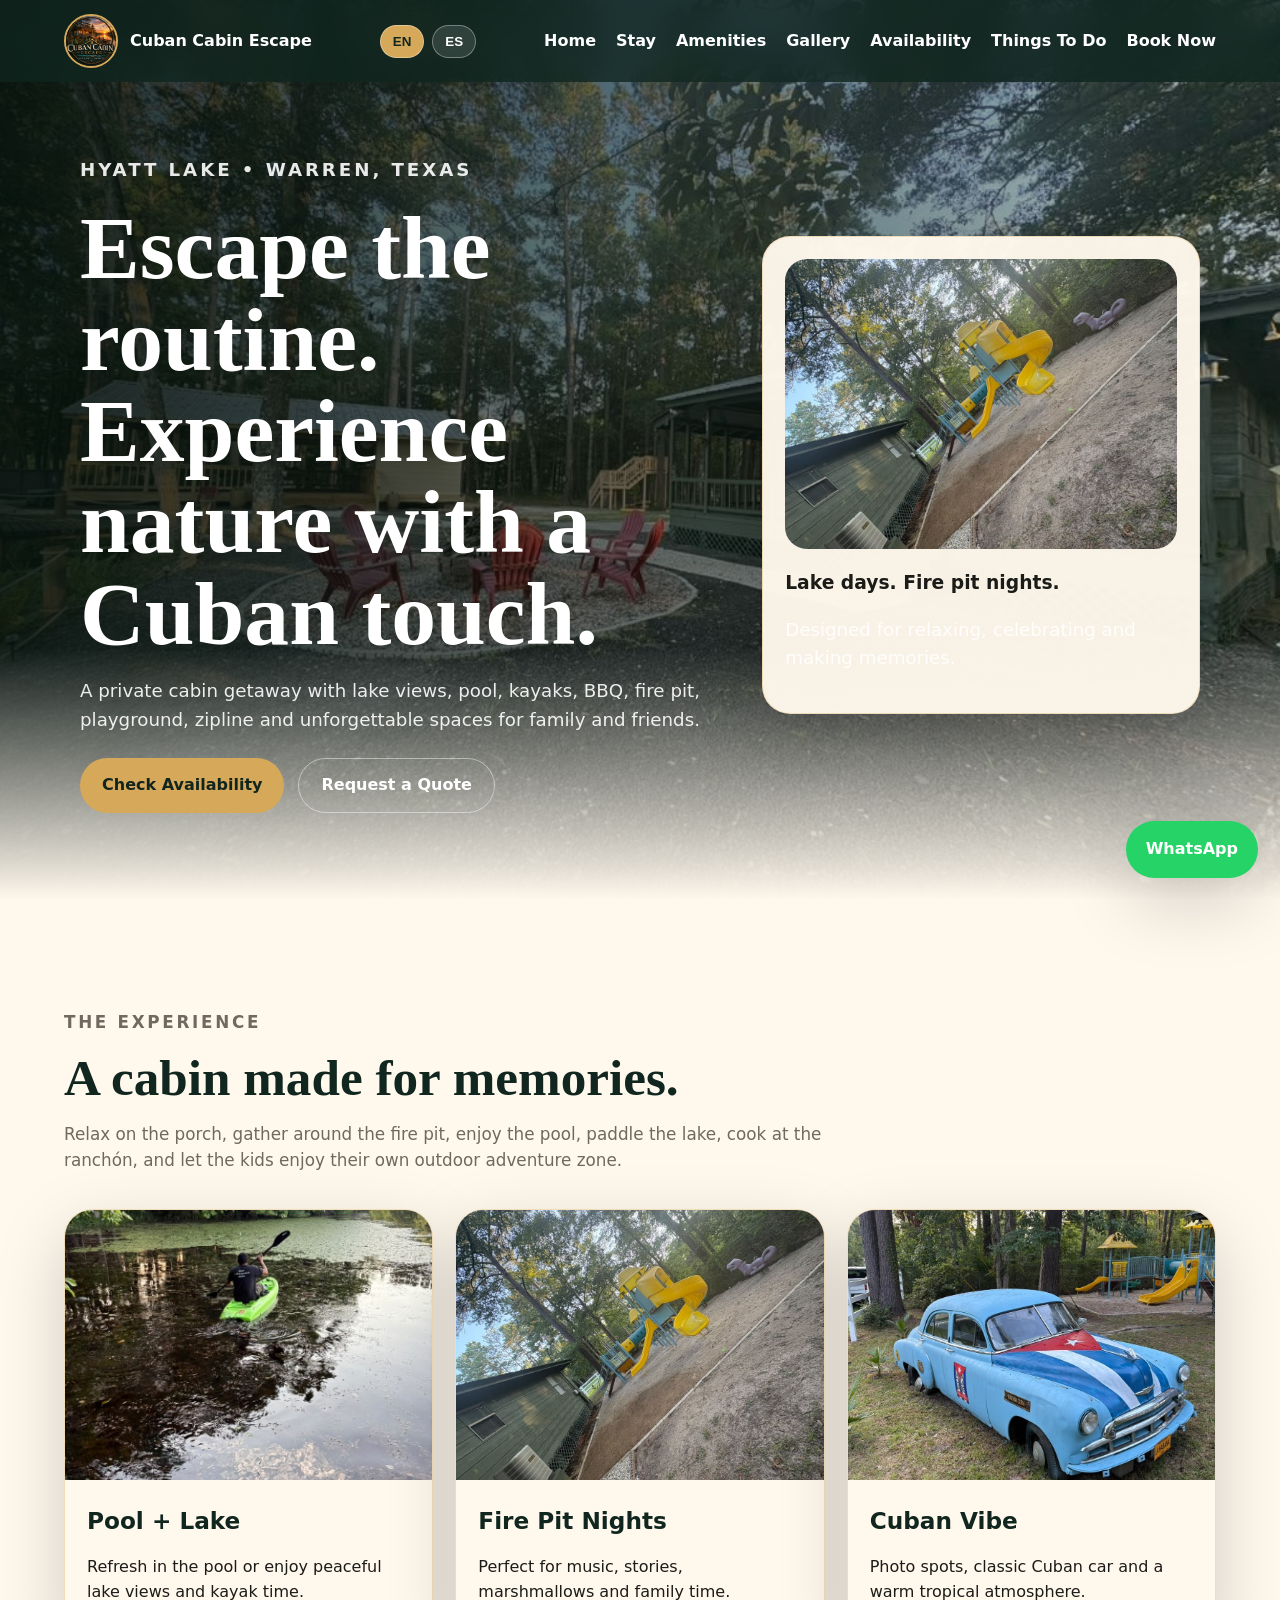
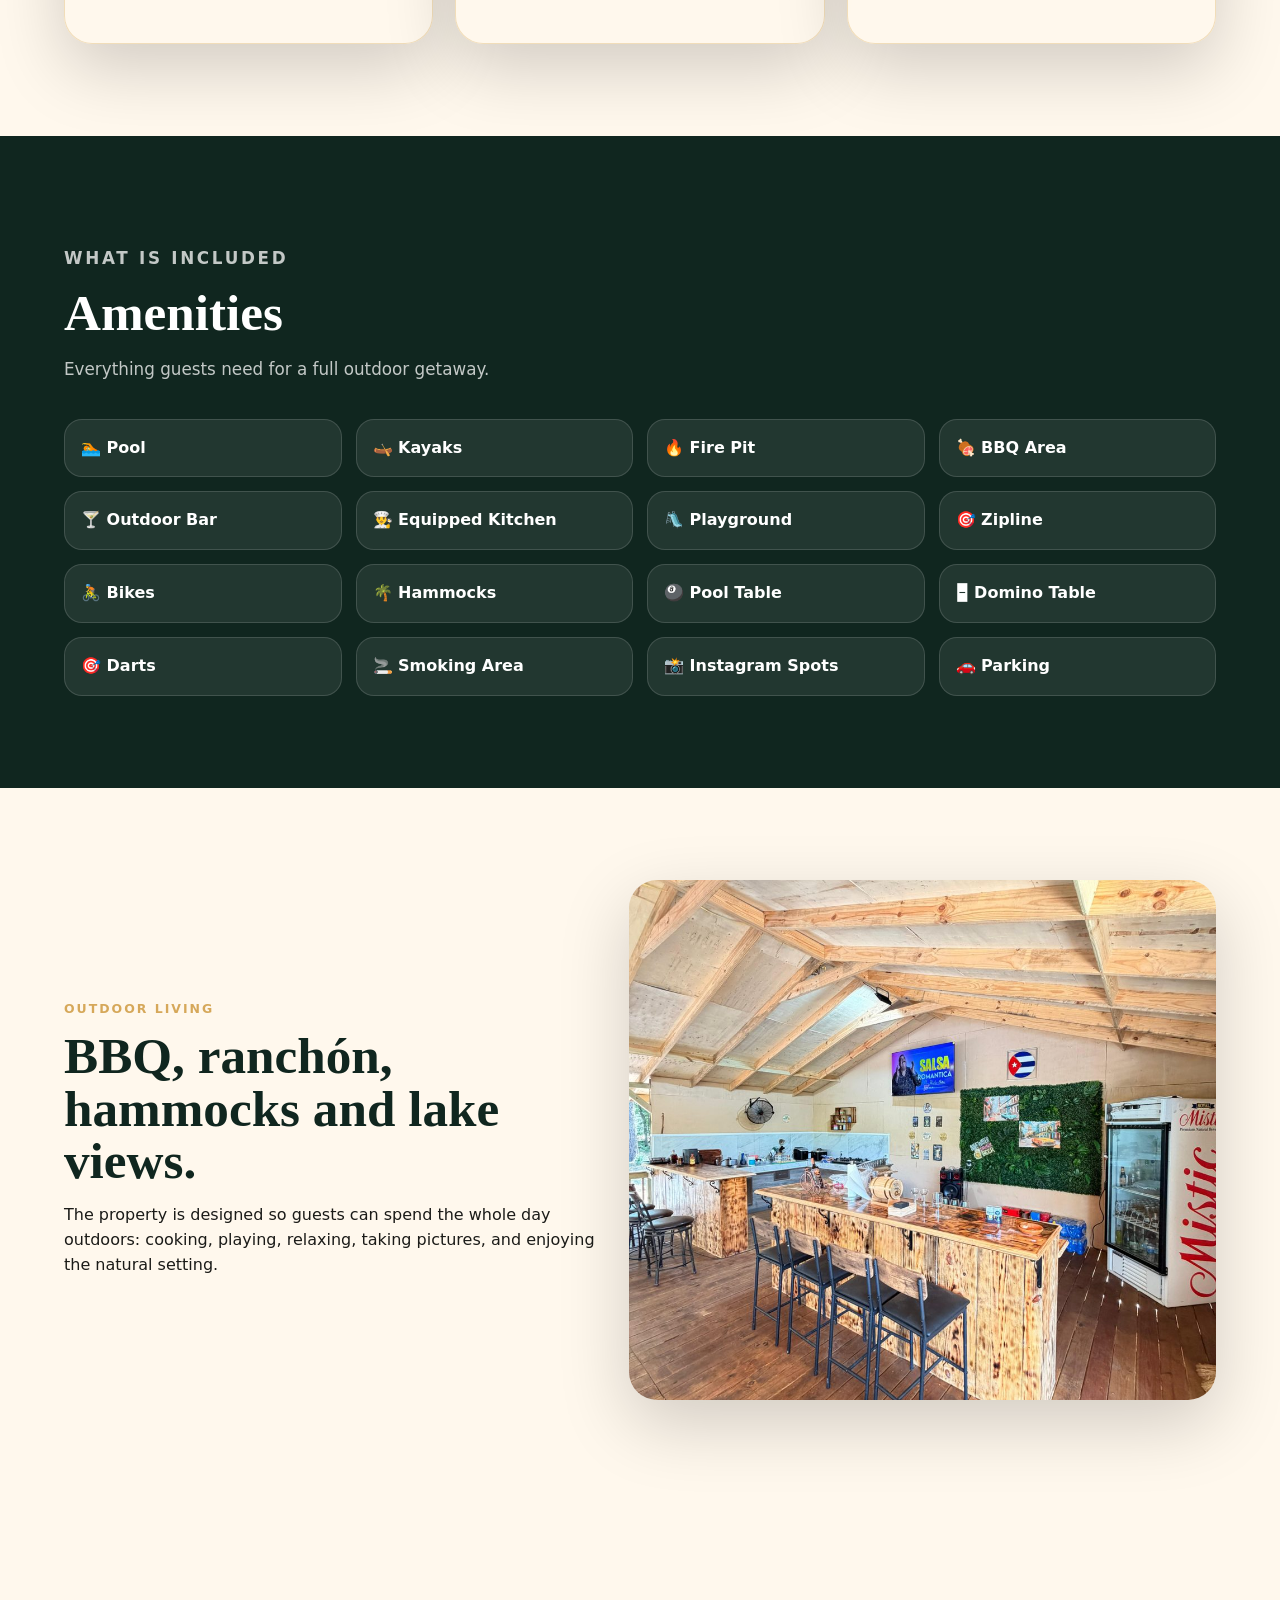
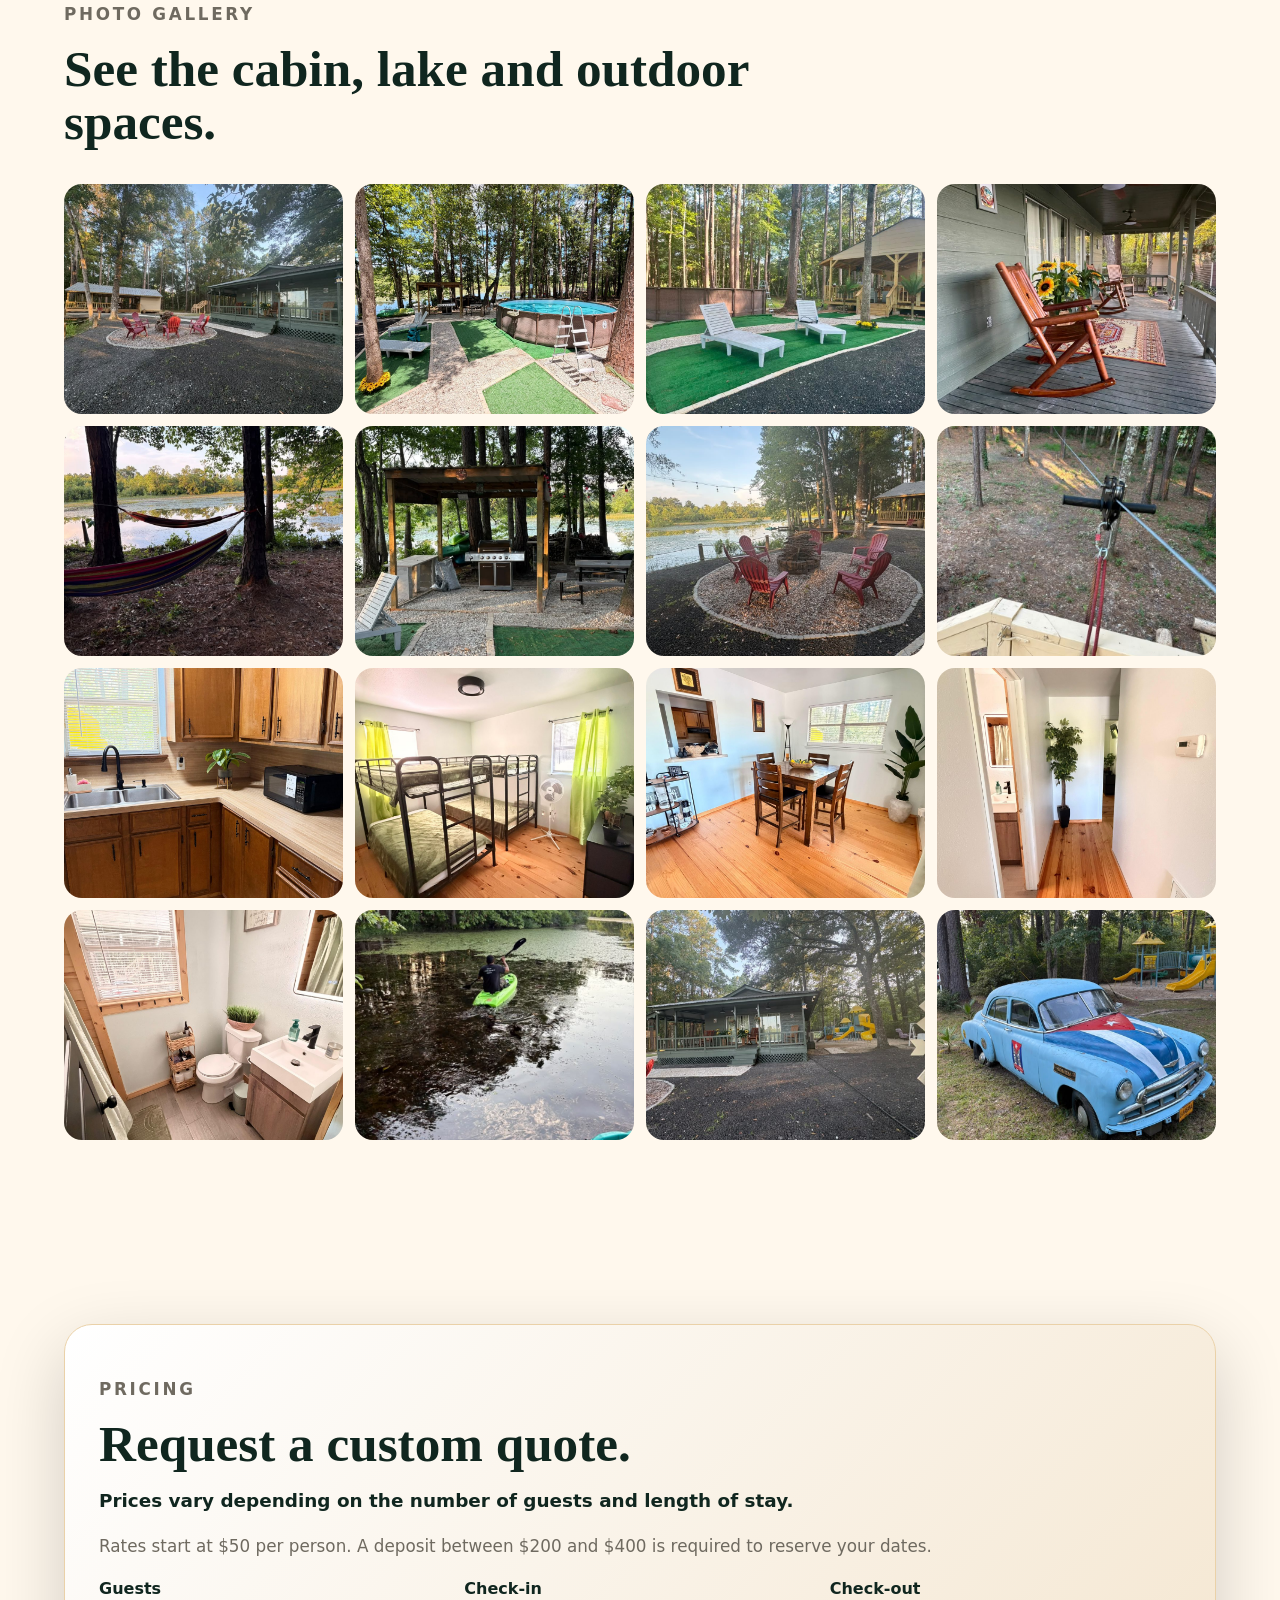
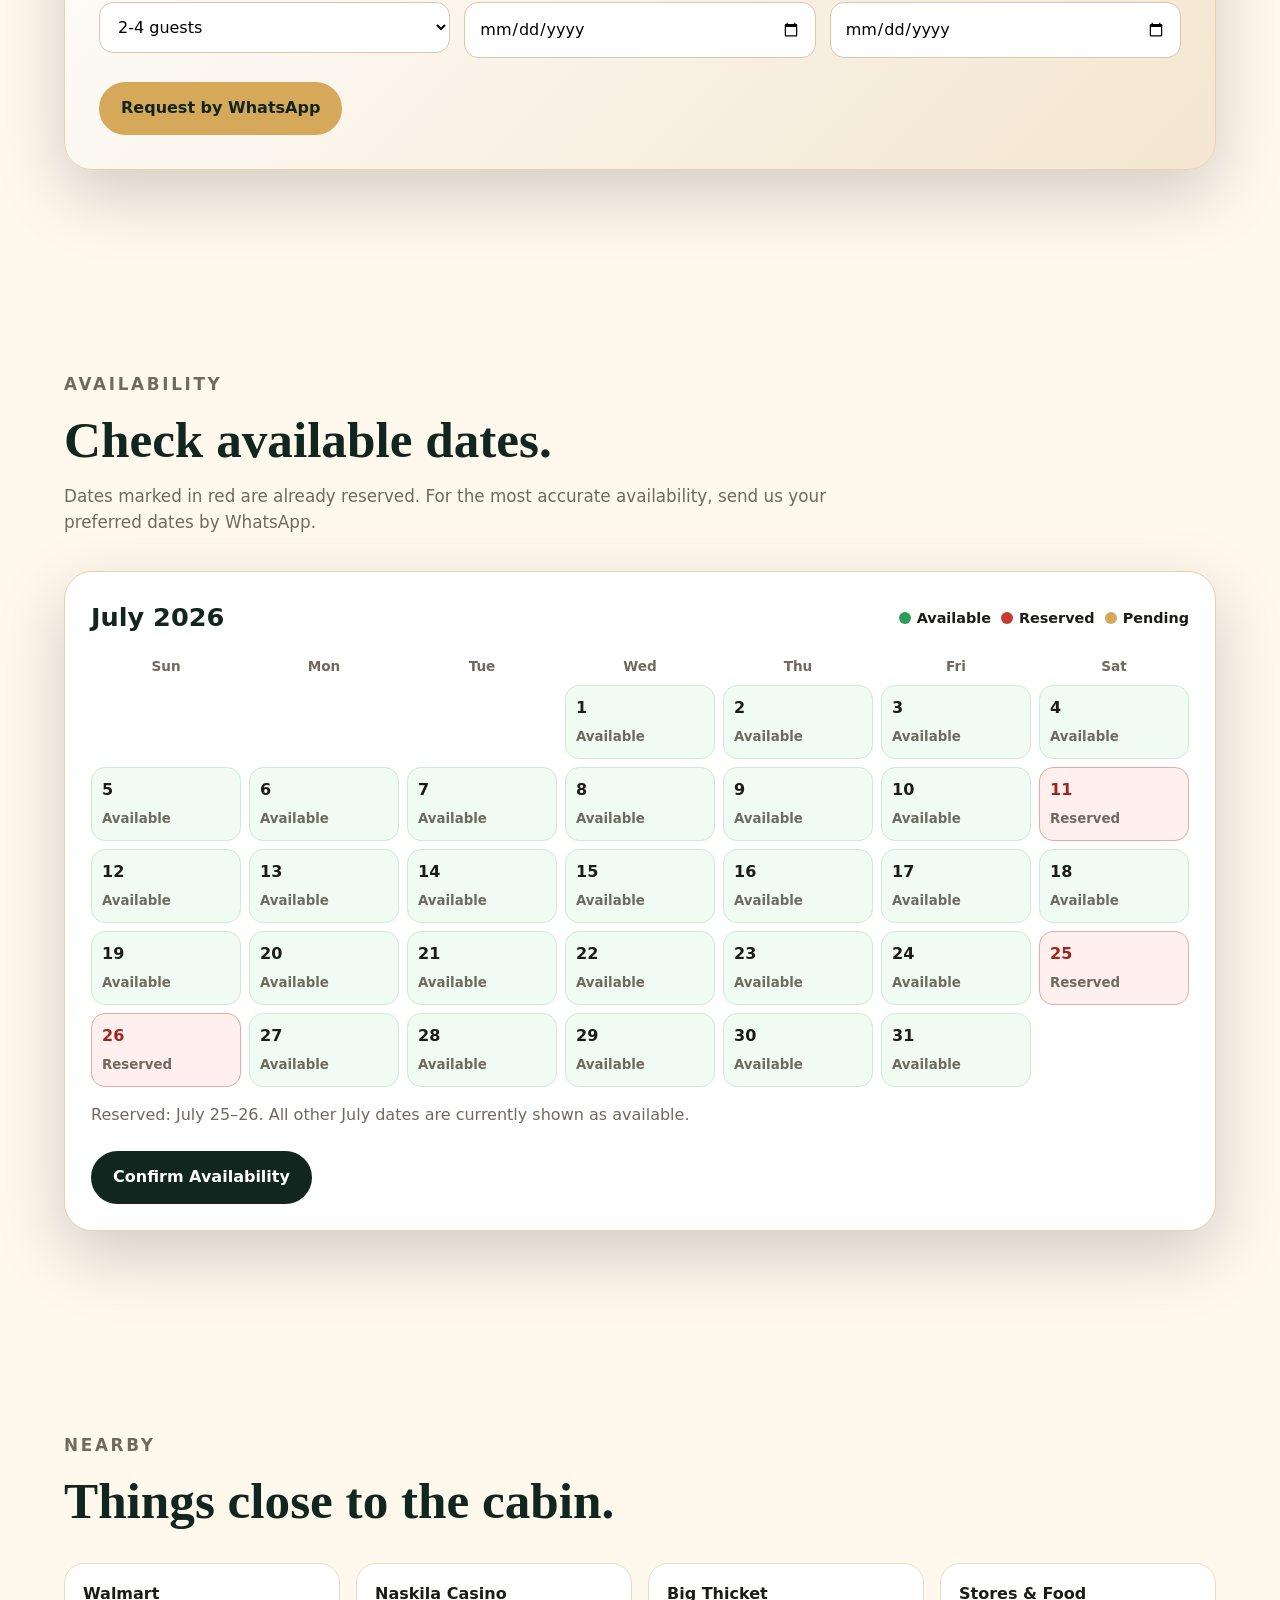
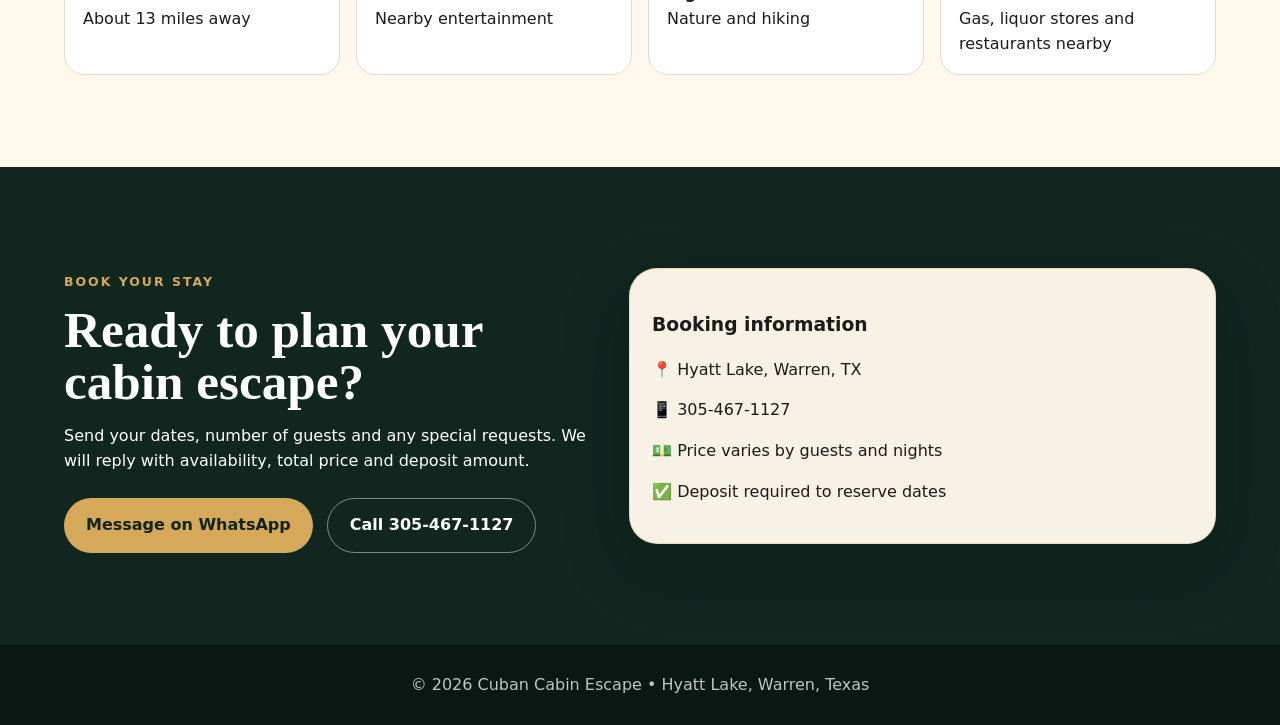
==== commit 602fe89d: "Update index.html" ====
--- a/index.html
+++ b/index.html
@@ -23,7 +23,7 @@
 </main><footer class="footer">© <span id="year"></span> Cuban Cabin Escape • Hyatt Lake, Warren, Texas</footer><a class="whatsapp" href="https://wa.me/13054671127?text=Hello%2C%20I%20would%20like%20information%20about%20Cuban%20Cabin%20Escape." target="_blank">WhatsApp</a><div class="lightbox" id="lightbox"><span class="close" id="close">×</span><img id="lightboxImg"></div>
 <script>
 document.getElementById('year').textContent=new Date().getFullYear();const menu=document.getElementById('menu'),nav=document.getElementById('nav');menu&&menu.addEventListener('click',()=>nav.classList.toggle('open'));
-const cal=document.getElementById('calendar');['Sun','Mon','Tue','Wed','Thu','Fri','Sat'].forEach(d=>cal.insertAdjacentHTML('beforeend',`<div class="day-name">${d}</div>`));for(let i=0;i<3;i++)cal.insertAdjacentHTML('beforeend','<div class="day empty"></div>');for(let d=1;d<=31;d++){let status=(d==25||d==26)?'reserved':'available';cal.insertAdjacentHTML('beforeend',`<div class="day ${status}">${d}<small>${status=='reserved'?'Reserved':'Available'}</small></div>`)}cal.insertAdjacentHTML('beforeend','<div class="day empty"></div>');
+const cal=document.getElementById('calendar');['Sun','Mon','Tue','Wed','Thu','Fri','Sat'].forEach(d=>cal.insertAdjacentHTML('beforeend',`<div class="day-name">${d}</div>`));for(let i=0;i<3;i++)cal.insertAdjacentHTML('beforeend','<div class="day empty"></div>');for(let d=1;d<=31;d++){let status=(d==11||d==25||d==26)?'reserved':'available';cal.insertAdjacentHTML('beforeend',`<div class="day ${status}">${d}<small>${status=='reserved'?'Reserved':'Available'}</small></div>`)}cal.insertAdjacentHTML('beforeend','<div class="day empty"></div>');
 const quoteBtn=document.getElementById('quoteBtn');function quoteLink(){const g=document.getElementById('guests').value,ci=document.getElementById('checkin').value,co=document.getElementById('checkout').value;quoteBtn.href='https://wa.me/13054671127?text='+encodeURIComponent(`Hello, I would like a quote for Cuban Cabin Escape. Guests: ${g}. Check-in: ${ci||'pending'}. Check-out: ${co||'pending'}.`)}['guests','checkin','checkout'].forEach(id=>document.getElementById(id).addEventListener('change',quoteLink));quoteLink();
 const lb=document.getElementById('lightbox'),lbImg=document.getElementById('lightboxImg');document.querySelectorAll('#galleryGrid img').forEach(img=>img.addEventListener('click',()=>{lbImg.src=img.src;lb.classList.add('open')}));document.getElementById('close').onclick=()=>lb.classList.remove('open');lb.onclick=e=>{if(e.target===lb)lb.classList.remove('open')};
 const translations={
